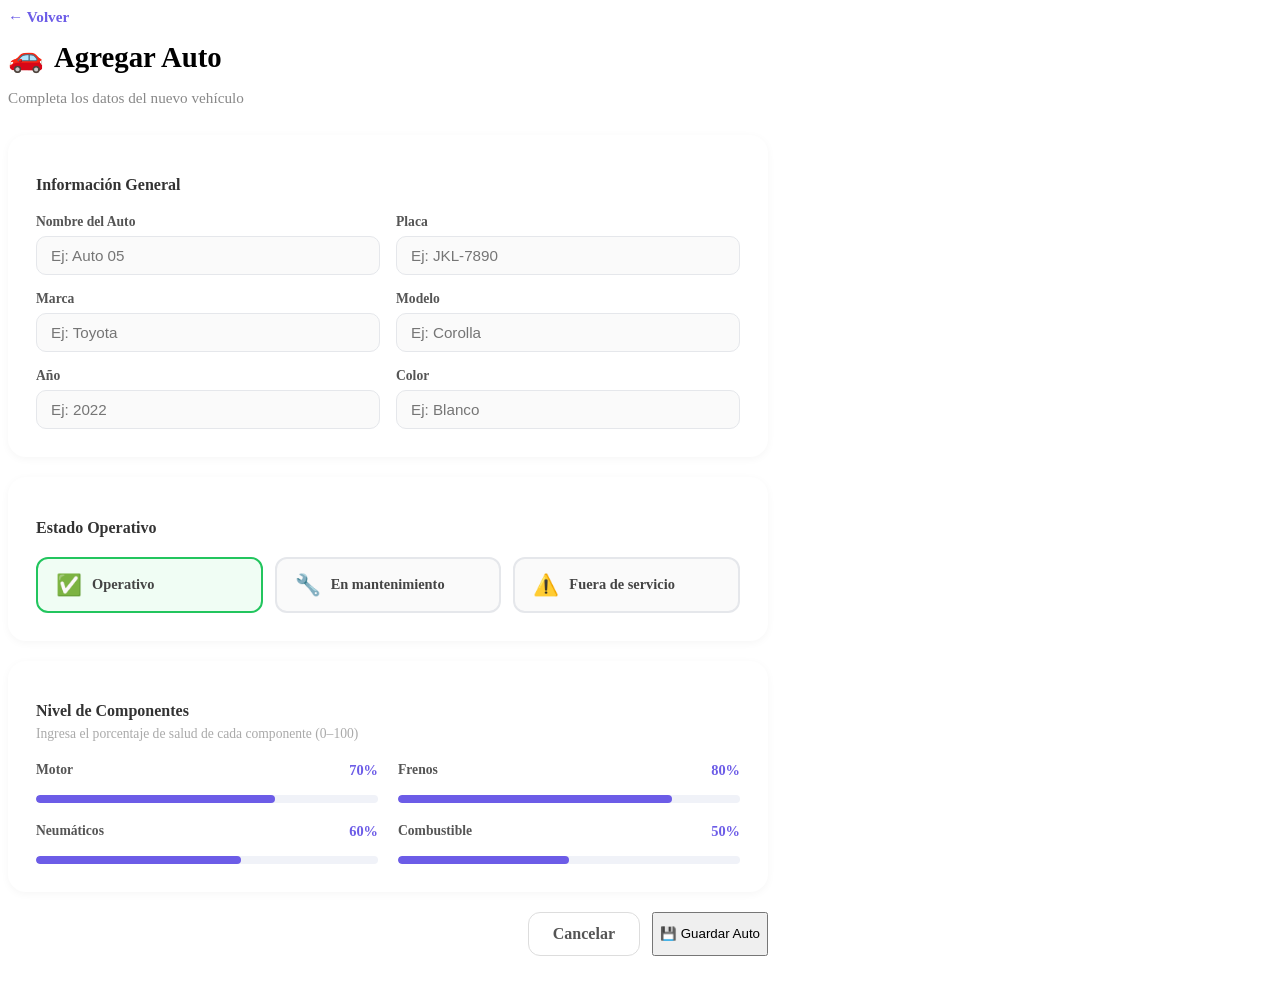
==== agregar-auto.html @ 5d86fd96 "forms page" ====
<!DOCTYPE html>
<html lang="es">
<head>
  <meta charset="UTF-8">
  <meta name="viewport" content="width=device-width, initial-scale=1.0">
  <title>Agregar Auto - Flota de Autos</title>
  <link rel="stylesheet" href="styles.css">
  <link rel="stylesheet" href="agregar-auto.css">
</head>
<body>

  <div class="page-header">
    <a href="index.html" class="btn-back">← Volver</a>
    <h1><span class="icon">🚗</span> Agregar Auto</h1>
    <p>Completa los datos del nuevo vehículo</p>
  </div>

  <div class="form-container">

    <div class="form-section">
      <h2>Información General</h2>
      <div class="form-grid">
        <div class="field">
          <label for="nombre">Nombre del Auto</label>
          <input type="text" id="nombre" placeholder="Ej: Auto 05">
        </div>
        <div class="field">
          <label for="placa">Placa</label>
          <input type="text" id="placa" placeholder="Ej: JKL-7890">
        </div>
        <div class="field">
          <label for="marca">Marca</label>
          <input type="text" id="marca" placeholder="Ej: Toyota">
        </div>
        <div class="field">
          <label for="modelo">Modelo</label>
          <input type="text" id="modelo" placeholder="Ej: Corolla">
        </div>
        <div class="field">
          <label for="anio">Año</label>
          <input type="number" id="anio" placeholder="Ej: 2022" min="1990" max="2030">
        </div>
        <div class="field">
          <label for="color">Color</label>
          <input type="text" id="color" placeholder="Ej: Blanco">
        </div>
      </div>
    </div>

    <div class="form-section">
      <h2>Estado Operativo</h2>
      <div class="status-options">
        <label class="status-option operativo">
          <input type="radio" name="estado" value="operativo" checked>
          <span class="status-icon">✅</span>
          <span class="status-label">Operativo</span>
        </label>
        <label class="status-option mantenimiento">
          <input type="radio" name="estado" value="mantenimiento">
          <span class="status-icon">🔧</span>
          <span class="status-label">En mantenimiento</span>
        </label>
        <label class="status-option fuera">
          <input type="radio" name="estado" value="fuera">
          <span class="status-icon">⚠️</span>
          <span class="status-label">Fuera de servicio</span>
        </label>
      </div>
    </div>

    <div class="form-section">
      <h2>Nivel de Componentes</h2>
      <p class="section-hint">Ingresa el porcentaje de salud de cada componente (0–100)</p>
      <div class="sliders-grid">
        <div class="slider-field">
          <div class="slider-header">
            <label>Motor</label>
            <span class="slider-value" id="val-motor">70%</span>
          </div>
          <input type="range" id="motor" min="0" max="100" value="70" oninput="updateSlider('motor')">
          <div class="slider-bar-track"><div class="slider-bar-fill" id="bar-motor" style="width:70%"></div></div>
        </div>
        <div class="slider-field">
          <div class="slider-header">
            <label>Frenos</label>
            <span class="slider-value" id="val-frenos">80%</span>
          </div>
          <input type="range" id="frenos" min="0" max="100" value="80" oninput="updateSlider('frenos')">
          <div class="slider-bar-track"><div class="slider-bar-fill" id="bar-frenos" style="width:80%"></div></div>
        </div>
        <div class="slider-field">
          <div class="slider-header">
            <label>Neumáticos</label>
            <span class="slider-value" id="val-neumaticos">60%</span>
          </div>
          <input type="range" id="neumaticos" min="0" max="100" value="60" oninput="updateSlider('neumaticos')">
          <div class="slider-bar-track"><div class="slider-bar-fill" id="bar-neumaticos" style="width:60%"></div></div>
        </div>
        <div class="slider-field">
          <div class="slider-header">
            <label>Combustible</label>
            <span class="slider-value" id="val-combustible">50%</span>
          </div>
          <input type="range" id="combustible" min="0" max="100" value="50" oninput="updateSlider('combustible')">
          <div class="slider-bar-track"><div class="slider-bar-fill" id="bar-combustible" style="width:50%"></div></div>
        </div>
      </div>
    </div>

    <div class="form-actions">
      <a href="index.html" class="btn-cancel">Cancelar</a>
      <button class="btn-primary" onclick="guardarAuto()">💾 Guardar Auto</button>
    </div>

  </div>

  <!-- Toast -->
  <div id="toast" class="toast">✅ Auto agregado exitosamente</div>

  <script src="agregar-auto.js"></script>
</body>
</html>
---- agregar-auto.css ----
/* PAGE HEADER */
.page-header {
  margin-bottom: 28px;
}
.page-header h1 {
  font-size: 1.8rem;
  font-weight: 800;
  display: flex;
  align-items: center;
  gap: 10px;
  margin: 10px 0 4px;
}
.page-header p {
  color: #888;
  font-size: 0.95rem;
}
.btn-back {
  display: inline-flex;
  align-items: center;
  gap: 6px;
  color: #6c5ce7;
  font-weight: 600;
  text-decoration: none;
  font-size: 0.95rem;
  margin-bottom: 4px;
  transition: opacity 0.2s;
}
.btn-back:hover { opacity: 0.7; }

/* FORM CONTAINER */
.form-container {
  max-width: 760px;
  display: flex;
  flex-direction: column;
  gap: 20px;
}

/* SECTIONS */
.form-section {
  background: #fff;
  border-radius: 18px;
  padding: 28px;
  box-shadow: 0 2px 8px rgba(0,0,0,0.04);
}
.form-section h2 {
  font-size: 1rem;
  font-weight: 700;
  margin-bottom: 20px;
  color: #333;
}
.section-hint {
  font-size: 0.85rem;
  color: #aaa;
  margin-bottom: 20px;
  margin-top: -14px;
}

/* FORM GRID */
.form-grid {
  display: grid;
  grid-template-columns: 1fr 1fr;
  gap: 16px;
}
.field {
  display: flex;
  flex-direction: column;
  gap: 6px;
}
.field label {
  font-size: 0.85rem;
  font-weight: 600;
  color: #555;
}
.field input {
  padding: 10px 14px;
  border: 1.5px solid #e5e7eb;
  border-radius: 10px;
  font-size: 0.95rem;
  color: #222;
  outline: none;
  transition: border-color 0.2s;
  background: #fafafa;
}
.field input:focus {
  border-color: #6c5ce7;
  background: #fff;
}
.field input.error {
  border-color: #ef4444;
}

/* STATUS OPTIONS */
.status-options {
  display: flex;
  gap: 12px;
  flex-wrap: wrap;
}
.status-option {
  flex: 1;
  min-width: 140px;
  display: flex;
  align-items: center;
  gap: 10px;
  padding: 14px 18px;
  border-radius: 12px;
  border: 2px solid #e5e7eb;
  cursor: pointer;
  transition: all 0.2s;
  background: #fafafa;
}
.status-option input[type="radio"] { display: none; }
.status-option:has(input:checked).operativo  { border-color: #22c55e; background: #f0fdf4; }
.status-option:has(input:checked).mantenimiento { border-color: #f59e0b; background: #fffbeb; }
.status-option:has(input:checked).fuera      { border-color: #ef4444; background: #fef2f2; }
.status-option:hover { border-color: #c4b5fd; }
.status-icon { font-size: 1.3rem; }
.status-label { font-weight: 600; font-size: 0.9rem; color: #444; }

/* SLIDERS */
.sliders-grid {
  display: grid;
  grid-template-columns: 1fr 1fr;
  gap: 20px;
}
.slider-field {
  display: flex;
  flex-direction: column;
  gap: 8px;
}
.slider-header {
  display: flex;
  justify-content: space-between;
  align-items: center;
}
.slider-header label {
  font-size: 0.85rem;
  font-weight: 600;
  color: #555;
}
.slider-value {
  font-size: 0.9rem;
  font-weight: 700;
  color: #6c5ce7;
}
.slider-field input[type="range"] {
  -webkit-appearance: none;
  appearance: none;
  width: 100%;
  height: 0;
  opacity: 0;
  position: absolute;
  pointer-events: none;
}
.slider-bar-track {
  width: 100%;
  height: 8px;
  background: #f0f2f8;
  border-radius: 50px;
  overflow: hidden;
  cursor: pointer;
  position: relative;
}
.slider-bar-fill {
  height: 100%;
  background: #6c5ce7;
  border-radius: 50px;
  transition: width 0.15s;
}

/* Visible range input over the bar */
.slider-field {
  position: relative;
}
.slider-field input[type="range"] {
  opacity: 0;
  position: relative;
  width: 100%;
  height: 8px;
  margin: 0;
  pointer-events: all;
  cursor: pointer;
  z-index: 2;
}
.slider-bar-track {
  margin-top: -8px;
  z-index: 1;
}

/* ACTIONS */
.form-actions {
  display: flex;
  justify-content: flex-end;
  gap: 12px;
  padding-bottom: 40px;
}
.btn-cancel {
  padding: 12px 24px;
  border-radius: 12px;
  border: 1.5px solid #ddd;
  background: #fff;
  color: #555;
  font-size: 1rem;
  font-weight: 600;
  text-decoration: none;
  display: inline-flex;
  align-items: center;
  cursor: pointer;
  transition: background 0.2s;
}
.btn-cancel:hover { background: #f5f5f5; }

/* TOAST */
.toast {
  position: fixed;
  bottom: 32px;
  left: 50%;
  transform: translateX(-50%) translateY(100px);
  background: #22c55e;
  color: #fff;
  padding: 14px 28px;
  border-radius: 50px;
  font-weight: 600;
  font-size: 0.95rem;
  box-shadow: 0 4px 20px rgba(0,0,0,0.15);
  opacity: 0;
  transition: all 0.4s cubic-bezier(0.34, 1.56, 0.64, 1);
  white-space: nowrap;
  z-index: 999;
}
.toast.show {
  opacity: 1;
  transform: translateX(-50%) translateY(0);
}

/* RESPONSIVE */
@media (max-width: 640px) {
  .form-grid { grid-template-columns: 1fr; }
  .sliders-grid { grid-template-columns: 1fr; }
  .status-options { flex-direction: column; }
  .form-section { padding: 18px; }
  .form-actions { flex-direction: column; }
  .btn-cancel, .btn-primary { width: 100%; justify-content: center; text-align: center; }
  .page-header h1 { font-size: 1.4rem; }
}
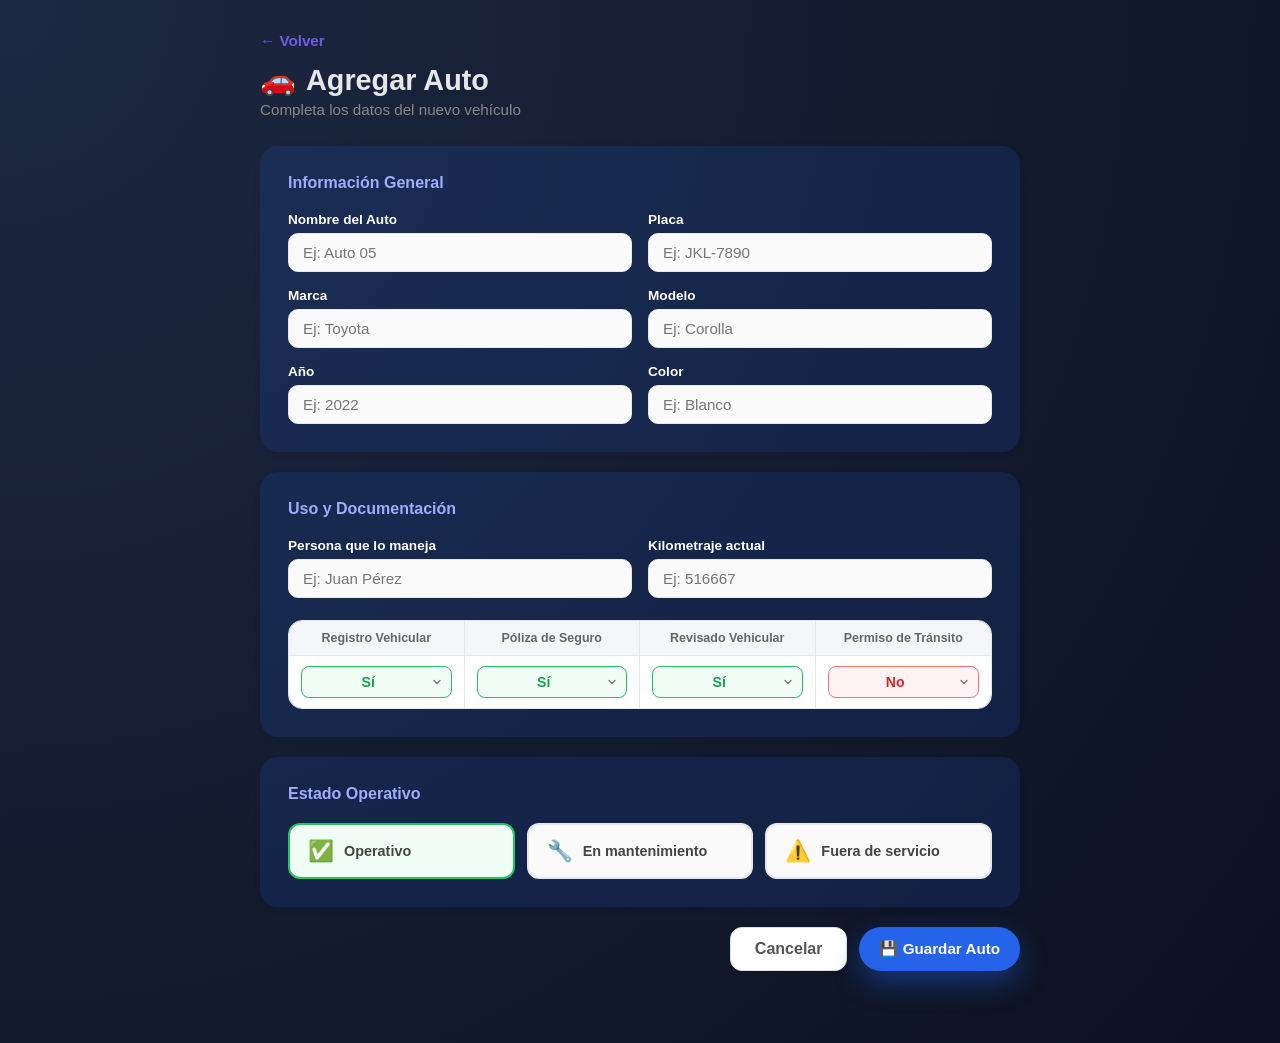
==== commit 0fc6a9d8: "Theme change, form, functions and car selection" ====
--- a/agregar-auto.html
+++ b/agregar-auto.html
@@ -1,12 +1,14 @@
 <!DOCTYPE html>
 <html lang="es">
+
 <head>
   <meta charset="UTF-8">
   <meta name="viewport" content="width=device-width, initial-scale=1.0">
   <title>Agregar Auto - Flota de Autos</title>
-  <link rel="stylesheet" href="styles.css">
+  <link rel="stylesheet" href="style.css">
   <link rel="stylesheet" href="agregar-auto.css">
 </head>
+
 <body>
 
   <div class="page-header">
@@ -15,108 +17,119 @@
     <p>Completa los datos del nuevo vehículo</p>
   </div>
 
-  <div class="form-container">
+    <div class="form-container">
 
-    <div class="form-section">
-      <h2>Información General</h2>
-      <div class="form-grid">
-        <div class="field">
-          <label for="nombre">Nombre del Auto</label>
-          <input type="text" id="nombre" placeholder="Ej: Auto 05">
-        </div>
-        <div class="field">
-          <label for="placa">Placa</label>
-          <input type="text" id="placa" placeholder="Ej: JKL-7890">
-        </div>
-        <div class="field">
-          <label for="marca">Marca</label>
-          <input type="text" id="marca" placeholder="Ej: Toyota">
-        </div>
-        <div class="field">
-          <label for="modelo">Modelo</label>
-          <input type="text" id="modelo" placeholder="Ej: Corolla">
-        </div>
-        <div class="field">
-          <label for="anio">Año</label>
-          <input type="number" id="anio" placeholder="Ej: 2022" min="1990" max="2030">
-        </div>
-        <div class="field">
-          <label for="color">Color</label>
-          <input type="text" id="color" placeholder="Ej: Blanco">
+      <div class="form-section">
+        <h2>Información General</h2>
+        <div class="form-grid">
+          <div class="field">
+            <label for="nombre">Nombre del Auto</label>
+            <input type="text" id="nombre" placeholder="Ej: Auto 05">
+          </div>
+          <div class="field">
+            <label for="placa">Placa</label>
+            <input type="text" id="placa" placeholder="Ej: JKL-7890">
+          </div>
+          <div class="field">
+            <label for="marca">Marca</label>
+            <input type="text" id="marca" placeholder="Ej: Toyota">
+          </div>
+          <div class="field">
+            <label for="modelo">Modelo</label>
+            <input type="text" id="modelo" placeholder="Ej: Corolla">
+          </div>
+          <div class="field">
+            <label for="anio">Año</label>
+            <input type="number" id="anio" placeholder="Ej: 2022" min="1990" max="2030">
+          </div>
+          <div class="field">
+            <label for="color">Color</label>
+            <input type="text" id="color" placeholder="Ej: Blanco">
+          </div>
         </div>
       </div>
-    </div>
 
-    <div class="form-section">
-      <h2>Estado Operativo</h2>
-      <div class="status-options">
-        <label class="status-option operativo">
-          <input type="radio" name="estado" value="operativo" checked>
-          <span class="status-icon">✅</span>
-          <span class="status-label">Operativo</span>
-        </label>
-        <label class="status-option mantenimiento">
-          <input type="radio" name="estado" value="mantenimiento">
-          <span class="status-icon">🔧</span>
-          <span class="status-label">En mantenimiento</span>
-        </label>
-        <label class="status-option fuera">
-          <input type="radio" name="estado" value="fuera">
-          <span class="status-icon">⚠️</span>
-          <span class="status-label">Fuera de servicio</span>
-        </label>
+      <div class="form-section">
+        <h2>Uso y Documentación</h2>
+
+        <div class="form-grid">
+          <div class="field">
+            <label for="conductor">Persona que lo maneja</label>
+            <input type="text" id="conductor" placeholder="Ej: Juan Pérez">
+          </div>
+          <div class="field">
+            <label for="kilometraje">Kilometraje actual</label>
+            <input type="number" id="kilometraje" placeholder="Ej: 516667" min="0">
+          </div>
+        </div>
+
+        <div class="docs-block">
+          <div class="docs-header-row">
+            <span>Registro Vehicular</span>
+            <span>Póliza de Seguro</span>
+            <span>Revisado Vehicular</span>
+            <span>Permiso de Tránsito</span>
+          </div>
+          <div class="docs-input-row">
+            <div class="doc-cell">
+              <select id="doc-registro" class="doc-select">
+                <option value="si" selected>Sí</option>
+                <option value="no">No</option>
+              </select>
+            </div>
+            <div class="doc-cell">
+              <select id="doc-poliza" class="doc-select">
+                <option value="si" selected>Sí</option>
+                <option value="no">No</option>
+              </select>
+            </div>
+            <div class="doc-cell">
+              <select id="doc-revisado" class="doc-select">
+                <option value="si" selected>Sí</option>
+                <option value="no">No</option>
+              </select>
+            </div>
+            <div class="doc-cell">
+              <select id="doc-permiso" class="doc-select">
+                <option value="si">Sí</option>
+                <option value="no" selected>No</option>
+              </select>
+            </div>
+          </div>
+        </div>
+      </div>
+
+      <div class="form-section">
+        <h2>Estado Operativo</h2>
+        <div class="status-options">
+          <label class="status-option operativo">
+            <input type="radio" name="estado" value="operativo" checked>
+            <span class="status-icon">✅</span>
+            <span class="status-label">Operativo</span>
+          </label>
+          <label class="status-option mantenimiento">
+            <input type="radio" name="estado" value="mantenimiento">
+            <span class="status-icon">🔧</span>
+            <span class="status-label">En mantenimiento</span>
+          </label>
+          <label class="status-option fuera">
+            <input type="radio" name="estado" value="fuera">
+            <span class="status-icon">⚠️</span>
+            <span class="status-label">Fuera de servicio</span>
+          </label>
+        </div>
+      </div>
+
+      <div class="form-actions">
+        <a href="index.html" class="btn-cancel">Cancelar</a>
+        <button class="btn-primary" onclick="guardarAuto()">💾 Guardar Auto</button>
       </div>
     </div>
-
-    <div class="form-section">
-      <h2>Nivel de Componentes</h2>
-      <p class="section-hint">Ingresa el porcentaje de salud de cada componente (0–100)</p>
-      <div class="sliders-grid">
-        <div class="slider-field">
-          <div class="slider-header">
-            <label>Motor</label>
-            <span class="slider-value" id="val-motor">70%</span>
-          </div>
-          <input type="range" id="motor" min="0" max="100" value="70" oninput="updateSlider('motor')">
-          <div class="slider-bar-track"><div class="slider-bar-fill" id="bar-motor" style="width:70%"></div></div>
-        </div>
-        <div class="slider-field">
-          <div class="slider-header">
-            <label>Frenos</label>
-            <span class="slider-value" id="val-frenos">80%</span>
-          </div>
-          <input type="range" id="frenos" min="0" max="100" value="80" oninput="updateSlider('frenos')">
-          <div class="slider-bar-track"><div class="slider-bar-fill" id="bar-frenos" style="width:80%"></div></div>
-        </div>
-        <div class="slider-field">
-          <div class="slider-header">
-            <label>Neumáticos</label>
-            <span class="slider-value" id="val-neumaticos">60%</span>
-          </div>
-          <input type="range" id="neumaticos" min="0" max="100" value="60" oninput="updateSlider('neumaticos')">
-          <div class="slider-bar-track"><div class="slider-bar-fill" id="bar-neumaticos" style="width:60%"></div></div>
-        </div>
-        <div class="slider-field">
-          <div class="slider-header">
-            <label>Combustible</label>
-            <span class="slider-value" id="val-combustible">50%</span>
-          </div>
-          <input type="range" id="combustible" min="0" max="100" value="50" oninput="updateSlider('combustible')">
-          <div class="slider-bar-track"><div class="slider-bar-fill" id="bar-combustible" style="width:50%"></div></div>
-        </div>
-      </div>
-    </div>
-
-    <div class="form-actions">
-      <a href="index.html" class="btn-cancel">Cancelar</a>
-      <button class="btn-primary" onclick="guardarAuto()">💾 Guardar Auto</button>
-    </div>
-
   </div>
-
   <!-- Toast -->
   <div id="toast" class="toast">✅ Auto agregado exitosamente</div>
 
   <script src="agregar-auto.js"></script>
 </body>
+
 </html>
--- a/style.css
+++ b/style.css
@@ -0,0 +1,467 @@
+* {
+  box-sizing: border-box;
+  margin: 0;
+  padding: 0;
+}
+
+:root {
+  --bg: #0b1120;
+  --bg-elevated: #020617;
+  --bg-card: #020617;
+  --bg-soft: #111827;
+  --border-subtle: rgba(148, 163, 184, 0.25);
+  --text: #e5e7eb;
+  --text-soft: #9ca3af;
+  --accent: #2563eb;
+  --accent-soft: rgba(37, 99, 235, 0.14);
+  --accent-strong: #1d4ed8;
+  --shadow-soft: 0 18px 45px rgba(15, 23, 42, 0.7);
+}
+
+body {
+  font-family: 'Segoe UI', Arial, sans-serif;
+  background: radial-gradient(circle at top left, #1d2842, var(--bg));
+  color: var(--text);
+  padding: 32px;
+  min-height: 100vh;
+  transition: background 0.35s ease, color 0.25s ease;
+}
+
+.shell {
+  max-width: 1120px;
+  margin: 0 auto;
+  background: linear-gradient(145deg, rgba(15, 23, 42, 0.92), rgba(15, 23, 42, 0.96));
+  border-radius: 28px;
+  padding: 26px 28px 32px;
+  box-shadow: var(--shadow-soft);
+  border: 1px solid rgba(15, 23, 42, 0.7);
+}
+
+/* HEADER */
+.header {
+  display: flex;
+  justify-content: space-between;
+  align-items: center;
+  margin-bottom: 26px;
+  column-gap: 18px;
+}
+
+.header-left h1 {
+  font-size: 2.1rem;
+  font-weight: 800;
+  display: flex;
+  align-items: center;
+  gap: 12px;
+}
+
+.header-left h1 .icon {
+  font-size: 1.9rem;
+}
+
+.header-left p {
+  color: var(--text-soft);
+  margin-top: 4px;
+  font-size: 0.95rem;
+}
+
+.header-right {
+  display: flex;
+  align-items: center;
+  gap: 12px;
+}
+
+.btn-primary {
+  background: var(--accent);
+  color: #fff;
+  border: none;
+  padding: 10px 20px;
+  border-radius: 999px;
+  font-size: 0.95rem;
+  font-weight: 600;
+  cursor: pointer;
+  display: inline-flex;
+  align-items: center;
+  gap: 8px;
+  box-shadow: 0 12px 28px rgba(37, 99, 235, 0.4);
+  transition: background-color 0.2s ease, transform 0.18s ease, box-shadow 0.2s ease;
+}
+
+.btn-primary:hover {
+  background: var(--accent-strong);
+  transform: translateY(-1px);
+  box-shadow: 0 18px 40px rgba(37, 99, 235, 0.55);
+}
+
+.btn-primary:active {
+  transform: translateY(0);
+  box-shadow: 0 10px 24px rgba(37, 99, 235, 0.4);
+}
+
+/* THEME TOGGLE */
+.theme-toggle {
+  display: inline-flex;
+  align-items: center;
+  gap: 8px;
+  padding: 6px 10px;
+  border-radius: 999px;
+  background: rgba(15, 23, 42, 0.9);
+  border: 1px solid rgba(148, 163, 184, 0.45);
+  cursor: pointer;
+  transition: background-color 0.2s ease, border-color 0.2s ease, transform 0.16s ease;
+}
+
+.theme-toggle:hover {
+  background: rgba(15, 23, 42, 1);
+  border-color: rgba(129, 140, 248, 0.9);
+  transform: translateY(-1px);
+}
+
+.theme-icon {
+  font-size: 0.95rem;
+}
+
+.theme-label {
+  font-size: 0.8rem;
+  color: var(--text-soft);
+}
+
+.theme-switch {
+  position: relative;
+  width: 32px;
+  height: 18px;
+  border-radius: 999px;
+  background: rgba(148, 163, 184, 0.4);
+  display: flex;
+  align-items: center;
+  padding: 0 2px;
+  transition: background-color 0.2s ease;
+}
+
+.theme-thumb {
+  width: 14px;
+  height: 14px;
+  border-radius: 999px;
+  background: #f9fafb;
+  transform: translateX(0);
+  transition: transform 0.2s ease;
+}
+
+:root[data-theme='light'] .theme-thumb {
+  transform: translateX(14px);
+}
+
+:root[data-theme='light'] .theme-switch {
+  background: var(--accent-soft);
+}
+
+/* STATS */
+.stats-grid {
+  display: grid;
+  grid-template-columns: repeat(3, 1fr);
+  gap: 16px;
+  margin-bottom: 24px;
+}
+
+.stat-card {
+  background: linear-gradient(135deg, var(--bg-card), #020617);
+  border-radius: 16px;
+  padding: 24px 28px;
+  display: flex;
+  align-items: center;
+  gap: 18px;
+  box-shadow: 0 16px 40px rgba(15, 23, 42, 0.7);
+  border: 1px solid var(--border-subtle);
+}
+
+.stat-icon {
+  font-size: 1.8rem;
+}
+
+.stat-value {
+  font-size: 2rem;
+  font-weight: 800;
+}
+
+.stat-label {
+  color: var(--text-soft);
+  font-size: 0.9rem;
+}
+
+/* TABS */
+.tabs {
+  display: flex;
+  gap: 0;
+  margin-bottom: 24px;
+  background: rgba(15, 23, 42, 0.9);
+  padding: 4px;
+  border-radius: 999px;
+  border: 1px solid rgba(148, 163, 184, 0.4);
+  width: fit-content;
+}
+
+.tab {
+  padding: 8px 22px;
+  border-radius: 999px;
+  border: none;
+  background: transparent;
+  font-size: 0.95rem;
+  cursor: pointer;
+  font-weight: 500;
+  color: var(--text-soft);
+  transition: all 0.2s;
+}
+
+.tab.active {
+  background: var(--accent);
+  color: #f9fafb;
+  box-shadow: 0 10px 28px rgba(37, 99, 235, 0.55);
+}
+
+.tab:first-child {
+  margin-right: 8px;
+}
+
+/* CARDS & CHARTS */
+.charts-row {
+  display: grid;
+  grid-template-columns: 1fr 1fr;
+  gap: 20px;
+  margin-bottom: 20px;
+}
+
+.card {
+  background: radial-gradient(circle at top left, var(--bg-soft), var(--bg-card));
+  border-radius: 18px;
+  padding: 28px;
+  box-shadow: 0 16px 40px rgba(15, 23, 42, 0.7);
+  border: 1px solid var(--border-subtle);
+}
+
+.card h3 {
+  font-size: 1rem;
+  font-weight: 600;
+  margin-bottom: 20px;
+}
+
+.fuel-card {
+  margin-bottom: 20px;
+}
+
+/* INDIVIDUAL AUTOS */
+.individual-title {
+  font-size: 1.1rem;
+  font-weight: 700;
+  margin-bottom: 20px;
+}
+
+.autos-grid {
+  display: grid;
+  grid-template-columns: repeat(3, 1fr);
+  gap: 16px;
+}
+
+.auto-card {
+  background: radial-gradient(circle at top left, var(--bg-soft), var(--bg-card));
+  border-radius: 18px;
+  padding: 22px;
+  box-shadow: 0 16px 36px rgba(15, 23, 42, 0.7);
+  border: 1px solid var(--border-subtle);
+}
+
+.auto-card h4 {
+  font-size: 1rem;
+  font-weight: 700;
+  margin-bottom: 2px;
+}
+
+.auto-card p {
+  font-size: 0.82rem;
+  color: var(--text-soft);
+  margin-bottom: 12px;
+}
+
+/* DONUT LEGEND */
+.donut-legend {
+  display: flex;
+  gap: 20px;
+  margin-top: 12px;
+  justify-content: center;
+  flex-wrap: wrap;
+}
+
+.legend-item {
+  display: flex;
+  align-items: center;
+  gap: 6px;
+  font-size: 0.85rem;
+  color: var(--text-soft);
+}
+
+.legend-dot {
+  width: 12px;
+  height: 12px;
+  border-radius: 50%;
+}
+
+/* LIST VIEW */
+#list-view {
+  display: none;
+}
+
+.autos-list {
+  display: flex;
+  flex-direction: column;
+  gap: 12px;
+}
+
+.auto-row {
+  background: radial-gradient(circle at top left, var(--bg-soft), var(--bg-card));
+  border-radius: 14px;
+  padding: 18px 24px;
+  display: flex;
+  align-items: center;
+  justify-content: space-between;
+  box-shadow: 0 16px 36px rgba(15, 23, 42, 0.7);
+  border: 1px solid var(--border-subtle);
+}
+
+.auto-row-info h4 {
+  font-weight: 700;
+}
+
+.auto-row-info p {
+  color: var(--text-soft);
+  font-size: 0.85rem;
+}
+
+.status-badge {
+  padding: 5px 14px;
+  border-radius: 50px;
+  font-size: 0.8rem;
+  font-weight: 600;
+}
+
+.badge-operativo {
+  background: #d4f5e2;
+  color: #1a9e56;
+}
+
+.badge-mantenimiento {
+  background: #fff0d0;
+  color: #d97706;
+}
+
+.badge-fuera {
+  background: #ffe0e0;
+  color: #dc2626;
+}
+
+.fuel-bar-wrap {
+  display: flex;
+  align-items: center;
+  gap: 10px;
+  width: 140px;
+}
+
+.fuel-bar-bg {
+  background: rgba(148, 163, 184, 0.24);
+  border-radius: 50px;
+  height: 8px;
+  flex: 1;
+  overflow: hidden;
+}
+
+.fuel-bar-fill {
+  height: 8px;
+  border-radius: 50px;
+}
+
+.fuel-text {
+  font-size: 0.85rem;
+  font-weight: 600;
+  width: 36px;
+  text-align: right;
+  color: var(--text-soft);
+}
+
+/* RESPONSIVE MOBILE */
+@media (max-width: 640px) {
+  body {
+    padding: 16px;
+  }
+
+  .shell {
+    padding: 18px 16px 22px;
+    border-radius: 22px;
+  }
+
+  .header {
+    flex-direction: column;
+    gap: 14px;
+  }
+
+  .btn-primary {
+    width: 100%;
+    justify-content: center;
+  }
+
+  .header-left h1 {
+    font-size: 1.5rem;
+  }
+
+  .stats-grid {
+    grid-template-columns: 1fr;
+    gap: 10px;
+  }
+
+  .stat-card {
+    padding: 16px 18px;
+  }
+
+  .stat-value {
+    font-size: 1.6rem;
+  }
+
+  .tabs {
+    width: 100%;
+    justify-content: center;
+  }
+
+  .tab {
+    flex: 1;
+    text-align: center;
+    padding: 10px 8px;
+    font-size: 0.9rem;
+  }
+
+  .charts-row {
+    grid-template-columns: 1fr;
+  }
+
+  .card {
+    padding: 18px;
+  }
+
+  .autos-grid {
+    grid-template-columns: 1fr;
+  }
+
+  .auto-card {
+    grid-column: auto !important;
+  }
+
+  .auto-row {
+    flex-direction: column;
+    align-items: flex-start;
+    gap: 10px;
+    padding: 16px;
+  }
+
+  .fuel-bar-wrap {
+    width: 100%;
+  }
+
+  .individual-title {
+    font-size: 1rem;
+  }
+}
--- a/agregar-auto.css
+++ b/agregar-auto.css
@@ -1,7 +1,12 @@
 /* PAGE HEADER */
 .page-header {
   margin-bottom: 28px;
-}
+  max-width: 760px;
+  width: 100%;
+  margin-left: auto;
+  margin-right: auto;
+}
+
 .page-header h1 {
   font-size: 1.8rem;
   font-weight: 800;
@@ -10,10 +15,12 @@
   gap: 10px;
   margin: 10px 0 4px;
 }
+
 .page-header p {
   color: #888;
   font-size: 0.95rem;
 }
+
 .btn-back {
   display: inline-flex;
   align-items: center;
@@ -25,11 +32,16 @@
   margin-bottom: 4px;
   transition: opacity 0.2s;
 }
-.btn-back:hover { opacity: 0.7; }
+
+.btn-back:hover {
+  opacity: 0.7;
+}
 
 /* FORM CONTAINER */
 .form-container {
   max-width: 760px;
+  width: 100%;
+  margin: 0 auto;
   display: flex;
   flex-direction: column;
   gap: 20px;
@@ -37,17 +49,19 @@
 
 /* SECTIONS */
 .form-section {
-  background: #fff;
+  background-color: rgba(37, 99, 235, 0.14);;
   border-radius: 18px;
   padding: 28px;
-  box-shadow: 0 2px 8px rgba(0,0,0,0.04);
-}
+  box-shadow: 0 2px 8px rgba(0, 0, 0, 0.04);
+}
+
 .form-section h2 {
   font-size: 1rem;
   font-weight: 700;
   margin-bottom: 20px;
-  color: #333;
-}
+  color: #9fadfc;
+}
+
 .section-hint {
   font-size: 0.85rem;
   color: #aaa;
@@ -61,16 +75,19 @@
   grid-template-columns: 1fr 1fr;
   gap: 16px;
 }
+
 .field {
   display: flex;
   flex-direction: column;
   gap: 6px;
 }
+
 .field label {
   font-size: 0.85rem;
   font-weight: 600;
-  color: #555;
-}
+  color: #ffffff;
+}
+
 .field input {
   padding: 10px 14px;
   border: 1.5px solid #e5e7eb;
@@ -81,20 +98,120 @@
   transition: border-color 0.2s;
   background: #fafafa;
 }
+
 .field input:focus {
   border-color: #6c5ce7;
   background: #fff;
 }
+
 .field input.error {
   border-color: #ef4444;
 }
 
+/* DOCUMENTACIÓN BLOCK */
+.docs-block {
+  margin-top: 22px;
+  border-radius: 14px;
+  overflow: hidden;
+  border: 1.5px solid #e5e7eb;
+}
+
+.docs-header-row,
+.docs-input-row {
+  display: grid;
+  grid-template-columns: repeat(4, 1fr);
+}
+
+.docs-header-row span {
+  padding: 10px 14px;
+  font-size: 0.78rem;
+  font-weight: 700;
+  color: #666;
+  background: #f4f5f9;
+  border-bottom: 1.5px solid #e5e7eb;
+  text-align: center;
+}
+
+.docs-header-row span:not(:last-child),
+.doc-cell:not(:last-child) {
+  border-right: 1.5px solid #e5e7eb;
+}
+
+.docs-input-row {
+  background: #fff;
+}
+
+.doc-cell {
+  padding: 10px 12px;
+  display: flex;
+  align-items: center;
+  justify-content: center;
+}
+
+.doc-select {
+  appearance: none;
+  -webkit-appearance: none;
+  width: 100%;
+  padding: 7px 28px 7px 12px;
+  border: 1.5px solid #e5e7eb;
+  border-radius: 8px;
+  font-size: 0.88rem;
+  font-weight: 600;
+  color: #333;
+  background-color: #f9fafb;
+  background-image: url("data:image/svg+xml,%3Csvg xmlns='http://www.w3.org/2000/svg' width='12' height='12' viewBox='0 0 24 24' fill='none' stroke='%236b7280' stroke-width='2.5' stroke-linecap='round' stroke-linejoin='round'%3E%3Cpolyline points='6 9 12 15 18 9'%3E%3C/polyline%3E%3C/svg%3E");
+  background-repeat: no-repeat;
+  background-position: right 8px center;
+  cursor: pointer;
+  outline: none;
+  transition: border-color 0.2s, background-color 0.2s, color 0.2s;
+  text-align: center;
+}
+
+.doc-select:focus {
+  border-color: #6c5ce7;
+  background-color: #fff;
+  box-shadow: 0 0 0 3px rgba(108, 92, 231, 0.1);
+}
+
+.doc-select option[value="si"] {
+  color: #16a34a;
+}
+
+.doc-select option[value="no"] {
+  color: #dc2626;
+}
+
+/* Color dinámico según valor seleccionado */
+.doc-select.val-si {
+  border-color: #22c55e;
+  background-color: #f0fdf4;
+  color: #16a34a;
+}
+
+.doc-select.val-no {
+  border-color: #f87171;
+  background-color: #fef2f2;
+  color: #dc2626;
+}
+
+@media (max-width: 540px) {
+  .docs-header-row {
+    grid-template-columns: repeat(2, 1fr);
+  }
+
+  .docs-input-row {
+    grid-template-columns: repeat(2, 1fr);
+  }
+}
+
 /* STATUS OPTIONS */
 .status-options {
   display: flex;
   gap: 12px;
   flex-wrap: wrap;
 }
+
 .status-option {
   flex: 1;
   min-width: 140px;
@@ -108,13 +225,39 @@
   transition: all 0.2s;
   background: #fafafa;
 }
-.status-option input[type="radio"] { display: none; }
-.status-option:has(input:checked).operativo  { border-color: #22c55e; background: #f0fdf4; }
-.status-option:has(input:checked).mantenimiento { border-color: #f59e0b; background: #fffbeb; }
-.status-option:has(input:checked).fuera      { border-color: #ef4444; background: #fef2f2; }
-.status-option:hover { border-color: #c4b5fd; }
-.status-icon { font-size: 1.3rem; }
-.status-label { font-weight: 600; font-size: 0.9rem; color: #444; }
+
+.status-option input[type="radio"] {
+  display: none;
+}
+
+.status-option:has(input:checked).operativo {
+  border-color: #22c55e;
+  background: #f0fdf4;
+}
+
+.status-option:has(input:checked).mantenimiento {
+  border-color: #f59e0b;
+  background: #fffbeb;
+}
+
+.status-option:has(input:checked).fuera {
+  border-color: #ef4444;
+  background: #fef2f2;
+}
+
+.status-option:hover {
+  border-color: #c4b5fd;
+}
+
+.status-icon {
+  font-size: 1.3rem;
+}
+
+.status-label {
+  font-weight: 600;
+  font-size: 0.9rem;
+  color: #444;
+}
 
 /* SLIDERS */
 .sliders-grid {
@@ -122,26 +265,31 @@
   grid-template-columns: 1fr 1fr;
   gap: 20px;
 }
+
 .slider-field {
   display: flex;
   flex-direction: column;
   gap: 8px;
 }
+
 .slider-header {
   display: flex;
   justify-content: space-between;
   align-items: center;
 }
+
 .slider-header label {
   font-size: 0.85rem;
   font-weight: 600;
   color: #555;
 }
+
 .slider-value {
   font-size: 0.9rem;
   font-weight: 700;
   color: #6c5ce7;
 }
+
 .slider-field input[type="range"] {
   -webkit-appearance: none;
   appearance: none;
@@ -151,6 +299,7 @@
   position: absolute;
   pointer-events: none;
 }
+
 .slider-bar-track {
   width: 100%;
   height: 8px;
@@ -160,6 +309,7 @@
   cursor: pointer;
   position: relative;
 }
+
 .slider-bar-fill {
   height: 100%;
   background: #6c5ce7;
@@ -171,6 +321,7 @@
 .slider-field {
   position: relative;
 }
+
 .slider-field input[type="range"] {
   opacity: 0;
   position: relative;
@@ -181,6 +332,7 @@
   cursor: pointer;
   z-index: 2;
 }
+
 .slider-bar-track {
   margin-top: -8px;
   z-index: 1;
@@ -193,6 +345,7 @@
   gap: 12px;
   padding-bottom: 40px;
 }
+
 .btn-cancel {
   padding: 12px 24px;
   border-radius: 12px;
@@ -207,7 +360,10 @@
   cursor: pointer;
   transition: background 0.2s;
 }
-.btn-cancel:hover { background: #f5f5f5; }
+
+.btn-cancel:hover {
+  background: #f5f5f5;
+}
 
 /* TOAST */
 .toast {
@@ -221,12 +377,13 @@
   border-radius: 50px;
   font-weight: 600;
   font-size: 0.95rem;
-  box-shadow: 0 4px 20px rgba(0,0,0,0.15);
+  box-shadow: 0 4px 20px rgba(0, 0, 0, 0.15);
   opacity: 0;
   transition: all 0.4s cubic-bezier(0.34, 1.56, 0.64, 1);
   white-space: nowrap;
   z-index: 999;
 }
+
 .toast.show {
   opacity: 1;
   transform: translateX(-50%) translateY(0);
@@ -234,11 +391,34 @@
 
 /* RESPONSIVE */
 @media (max-width: 640px) {
-  .form-grid { grid-template-columns: 1fr; }
-  .sliders-grid { grid-template-columns: 1fr; }
-  .status-options { flex-direction: column; }
-  .form-section { padding: 18px; }
-  .form-actions { flex-direction: column; }
-  .btn-cancel, .btn-primary { width: 100%; justify-content: center; text-align: center; }
-  .page-header h1 { font-size: 1.4rem; }
+  .form-grid {
+    grid-template-columns: 1fr;
+  }
+
+  .sliders-grid {
+    grid-template-columns: 1fr;
+  }
+
+  .status-options {
+    flex-direction: column;
+  }
+
+  .form-section {
+    padding: 18px;
+  }
+
+  .form-actions {
+    flex-direction: column;
+  }
+
+  .btn-cancel,
+  .btn-primary {
+    width: 100%;
+    justify-content: center;
+    text-align: center;
+  }
+
+  .page-header h1 {
+    font-size: 1.4rem;
+  }
 }
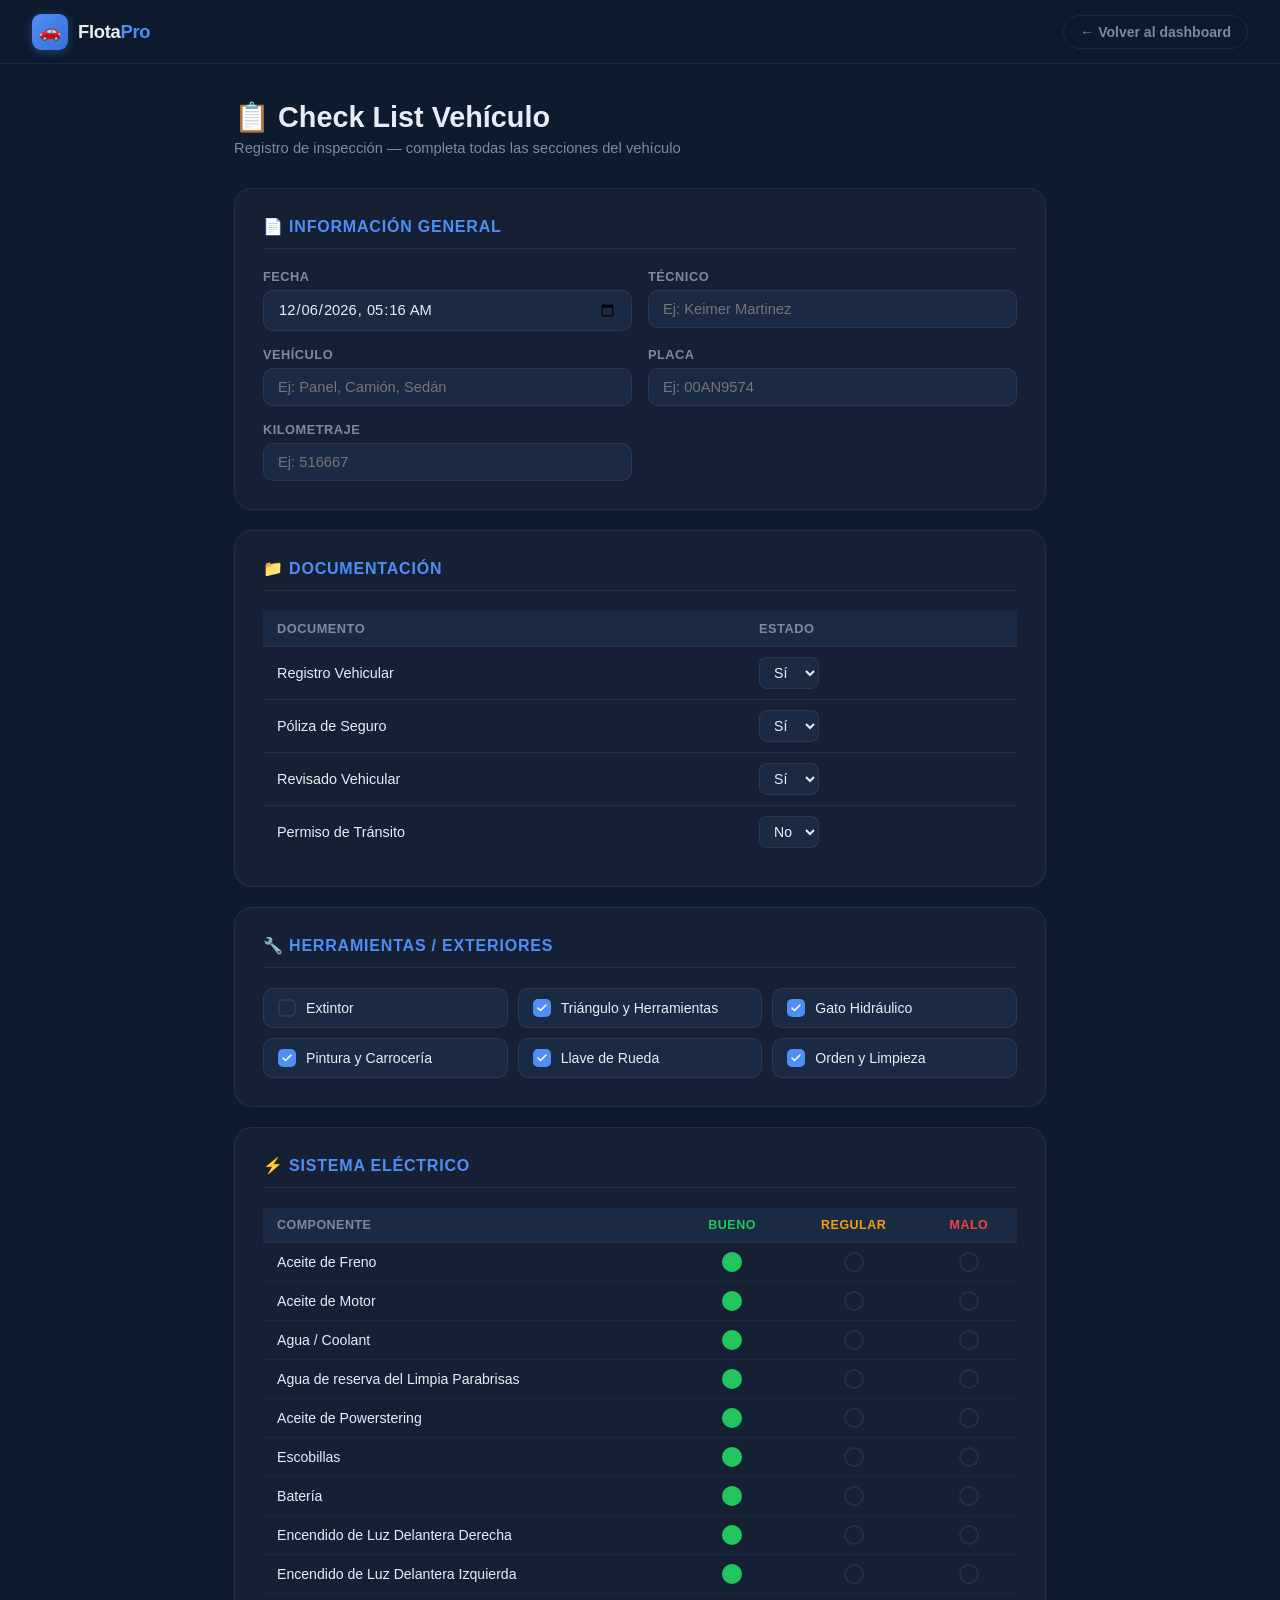
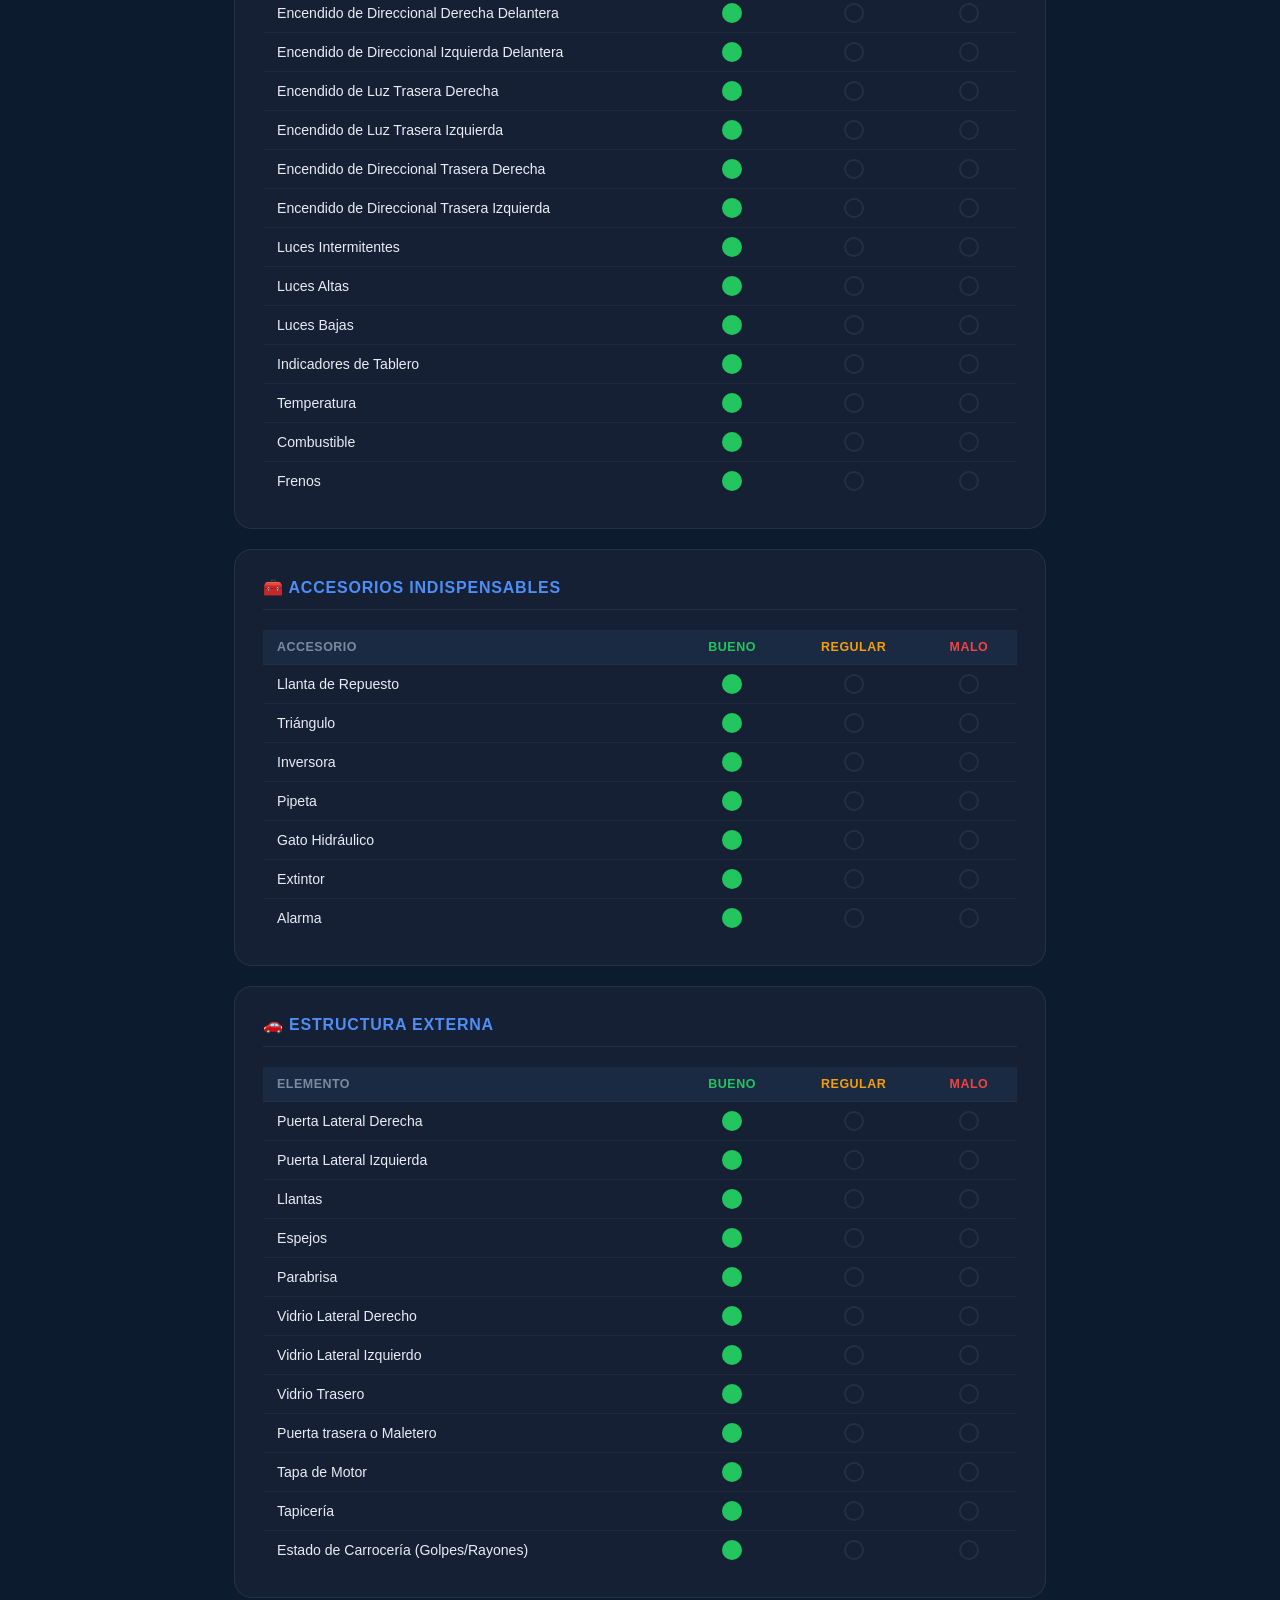
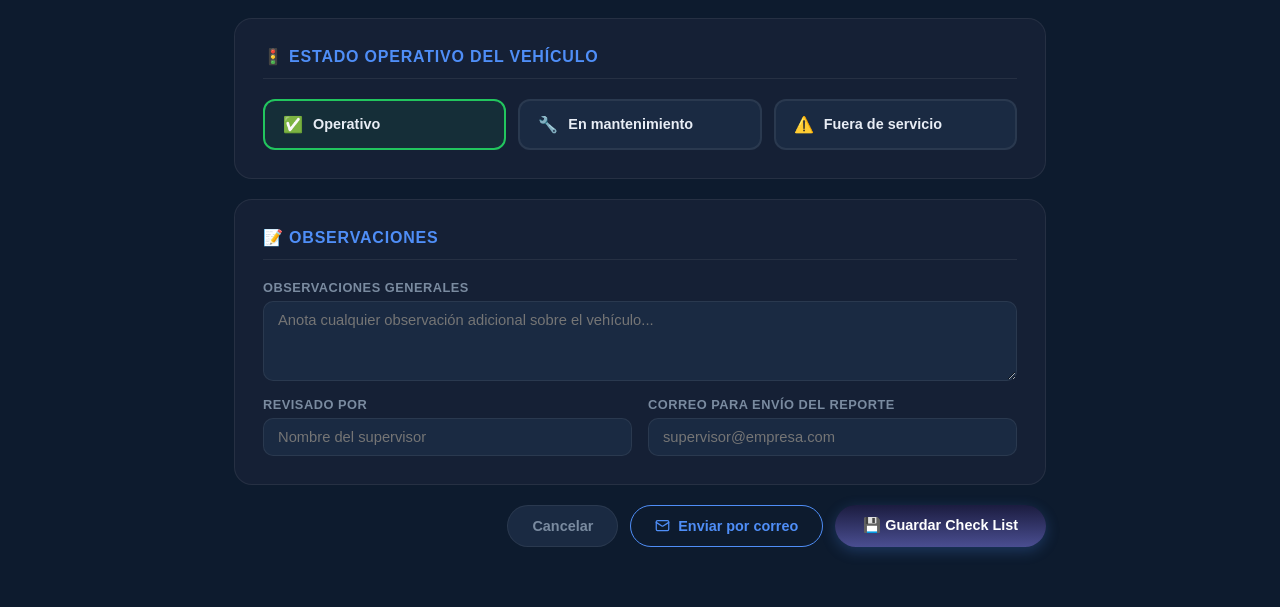
==== commit 2f9dae6a: "structure chages and idea implementation" ====
--- a/agregar-auto.html
+++ b/agregar-auto.html
@@ -1,135 +1,673 @@
 <!DOCTYPE html>
 <html lang="es">
-
 <head>
   <meta charset="UTF-8">
   <meta name="viewport" content="width=device-width, initial-scale=1.0">
-  <title>Agregar Auto - Flota de Autos</title>
+  <title>Check List Vehículo - Flota de Autos</title>
   <link rel="stylesheet" href="style.css">
-  <link rel="stylesheet" href="agregar-auto.css">
+  <style>
+    body { padding: 0; }
+
+    /* ── HEADER ── */
+    .main-header {
+      display: flex;
+      align-items: center;
+      justify-content: space-between;
+      padding: 0 32px;
+      height: 64px;
+      background: rgba(13, 27, 46, 0.95);
+      border-bottom: 1px solid var(--border);
+      position: sticky;
+      top: 0;
+      z-index: 100;
+      backdrop-filter: blur(12px);
+    }
+
+    .header-brand {
+      display: flex;
+      align-items: center;
+      gap: 10px;
+      text-decoration: none;
+    }
+
+    .brand-logo {
+      width: 36px; height: 36px;
+      background: linear-gradient(135deg, #4f8ef7, #3a6fd8);
+      border-radius: 9px;
+      display: flex; align-items: center; justify-content: center;
+      font-size: 1.1rem;
+      box-shadow: 0 2px 10px rgba(79,142,247,0.35);
+    }
+
+    .brand-name {
+      font-size: 1.15rem; font-weight: 800;
+      color: var(--text); letter-spacing: -0.3px;
+    }
+
+    .brand-name span { color: #4f8ef7; }
+
+    .header-actions { display: flex; align-items: center; gap: 10px; }
+
+    .btn-back-header {
+      background: transparent;
+      border: 1.5px solid var(--border);
+      color: var(--text-muted);
+      font-family: 'Segoe UI', Arial, sans-serif;
+      font-size: 0.875rem; font-weight: 600;
+      padding: 8px 16px; border-radius: 50px;
+      cursor: pointer; text-decoration: none;
+      transition: border-color 0.2s, color 0.2s;
+      display: inline-flex; align-items: center; gap: 6px;
+    }
+
+    .btn-back-header:hover { border-color: #4f8ef7; color: #4f8ef7; }
+
+    /* ── PAGE ── */
+    .page-wrap {
+      max-width: 860px;
+      margin: 0 auto;
+      padding: 36px 24px 60px;
+    }
+
+    .page-title-block {
+      margin-bottom: 32px;
+    }
+
+    .page-title-block h1 {
+      font-size: 1.8rem; font-weight: 800;
+      display: flex; align-items: center; gap: 10px;
+    }
+
+    .page-title-block p {
+      color: var(--text-muted); font-size: 0.92rem; margin-top: 6px;
+    }
+
+    /* ── FORM SECTIONS ── */
+    .form-section {
+      background: var(--bg-card);
+      border: 1px solid var(--border);
+      border-radius: 18px;
+      padding: 28px;
+      margin-bottom: 20px;
+    }
+
+    .form-section h2 {
+      font-size: 1rem; font-weight: 700;
+      color: #4f8ef7;
+      text-transform: uppercase;
+      letter-spacing: 0.8px;
+      margin-bottom: 20px;
+      padding-bottom: 12px;
+      border-bottom: 1px solid var(--border);
+    }
+
+    .form-grid {
+      display: grid;
+      grid-template-columns: 1fr 1fr;
+      gap: 16px;
+    }
+
+    .field { display: flex; flex-direction: column; gap: 6px; }
+    .field.full { grid-column: 1 / -1; }
+
+    .field label {
+      font-size: 0.8rem; font-weight: 600;
+      color: var(--text-muted);
+      text-transform: uppercase; letter-spacing: 0.5px;
+    }
+
+    .field input,
+    .field select,
+    .field textarea {
+      background: var(--bg-card2);
+      border: 1.5px solid var(--border);
+      border-radius: 10px;
+      color: var(--text);
+      font-family: 'Segoe UI', Arial, sans-serif;
+      font-size: 0.92rem;
+      padding: 10px 14px;
+      outline: none;
+      transition: border-color 0.2s;
+      width: 100%;
+    }
+
+    .field input:focus,
+    .field select:focus,
+    .field textarea:focus { border-color: #4f8ef7; }
+
+    .field select option { background: var(--bg-card2); }
+
+    .field textarea { resize: vertical; min-height: 80px; }
+
+    /* ── DOCS TABLE ── */
+    .docs-table {
+      width: 100%;
+      border-collapse: collapse;
+      margin-top: 4px;
+    }
+
+    .docs-table th {
+      background: var(--bg-card2);
+      color: var(--text-muted);
+      font-size: 0.8rem;
+      font-weight: 600;
+      text-transform: uppercase;
+      letter-spacing: 0.5px;
+      padding: 10px 14px;
+      text-align: left;
+      border-bottom: 1px solid var(--border);
+    }
+
+    .docs-table td {
+      padding: 10px 14px;
+      border-bottom: 1px solid var(--border);
+      font-size: 0.9rem;
+    }
+
+    .docs-table tr:last-child td { border-bottom: none; }
+
+    .docs-table select {
+      background: var(--bg-card2);
+      border: 1.5px solid var(--border);
+      border-radius: 8px;
+      color: var(--text);
+      font-family: 'Segoe UI', Arial, sans-serif;
+      font-size: 0.88rem;
+      padding: 6px 10px;
+      outline: none;
+      cursor: pointer;
+      transition: border-color 0.2s;
+    }
+
+    .docs-table select:focus { border-color: #4f8ef7; }
+
+    /* ── CHECK TABLE (Bueno/Regular/Malo) ── */
+    .check-table {
+      width: 100%;
+      border-collapse: collapse;
+    }
+
+    .check-table th {
+      background: var(--bg-card2);
+      color: var(--text-muted);
+      font-size: 0.78rem;
+      font-weight: 600;
+      text-transform: uppercase;
+      letter-spacing: 0.5px;
+      padding: 10px 14px;
+      border-bottom: 1px solid var(--border);
+    }
+
+    .check-table th:first-child { text-align: left; width: 55%; }
+    .check-table th:not(:first-child) { text-align: center; }
+
+    .check-table td {
+      padding: 9px 14px;
+      border-bottom: 1px solid rgba(255,255,255,0.04);
+      font-size: 0.88rem;
+      color: var(--text);
+    }
+
+    .check-table td:not(:first-child) { text-align: center; }
+
+    .check-table tr:last-child td { border-bottom: none; }
+
+    .check-table tr:hover td { background: rgba(79,142,247,0.04); }
+
+    /* Radio pills */
+    .radio-pill {
+      appearance: none;
+      width: 20px; height: 20px;
+      border: 2px solid var(--border);
+      border-radius: 50%;
+      cursor: pointer;
+      position: relative;
+      transition: border-color 0.15s, background 0.15s;
+      vertical-align: middle;
+    }
+
+    .radio-bueno:checked  { border-color: #22c55e; background: #22c55e; }
+    .radio-regular:checked { border-color: #f59e0b; background: #f59e0b; }
+    .radio-malo:checked   { border-color: #ef4444; background: #ef4444; }
+
+    .radio-bueno:hover   { border-color: #22c55e; }
+    .radio-regular:hover { border-color: #f59e0b; }
+    .radio-malo:hover    { border-color: #ef4444; }
+
+    /* ── CHECKBOXES ── */
+    .checks-grid {
+      display: grid;
+      grid-template-columns: repeat(3, 1fr);
+      gap: 10px;
+    }
+
+    .check-item {
+      display: flex;
+      align-items: center;
+      gap: 10px;
+      background: var(--bg-card2);
+      border: 1.5px solid var(--border);
+      border-radius: 10px;
+      padding: 10px 14px;
+      cursor: pointer;
+      transition: border-color 0.2s;
+      font-size: 0.88rem;
+    }
+
+    .check-item:hover { border-color: #4f8ef7; }
+
+    .check-item input[type="checkbox"] {
+      appearance: none;
+      width: 18px; height: 18px;
+      border: 2px solid var(--border);
+      border-radius: 5px;
+      cursor: pointer;
+      flex-shrink: 0;
+      transition: background 0.15s, border-color 0.15s;
+    }
+
+    .check-item input[type="checkbox"]:checked {
+      background: #4f8ef7;
+      border-color: #4f8ef7;
+      background-image: url("data:image/svg+xml,%3Csvg xmlns='http://www.w3.org/2000/svg' viewBox='0 0 24 24' fill='none' stroke='white' stroke-width='3' stroke-linecap='round' stroke-linejoin='round'%3E%3Cpolyline points='20 6 9 17 4 12'/%3E%3C/svg%3E");
+      background-size: 12px;
+      background-repeat: no-repeat;
+      background-position: center;
+    }
+
+    /* ── STATUS OPTIONS ── */
+    .status-options {
+      display: flex; gap: 12px; flex-wrap: wrap;
+    }
+
+    .status-option {
+      flex: 1; min-width: 130px;
+      display: flex; align-items: center; gap: 10px;
+      background: var(--bg-card2);
+      border: 2px solid var(--border);
+      border-radius: 12px;
+      padding: 14px 18px;
+      cursor: pointer;
+      transition: border-color 0.2s, background 0.2s;
+    }
+
+    .status-option input[type="radio"] { display: none; }
+
+    .status-option.operativo:has(input:checked) {
+      border-color: #22c55e;
+      background: rgba(34,197,94,0.08);
+    }
+
+    .status-option.mantenimiento:has(input:checked) {
+      border-color: #f59e0b;
+      background: rgba(245,158,11,0.08);
+    }
+
+    .status-option.fuera:has(input:checked) {
+      border-color: #ef4444;
+      background: rgba(239,68,68,0.08);
+    }
+
+    .status-label { font-weight: 600; font-size: 0.9rem; }
+
+    /* ── ACTIONS ── */
+    .form-actions {
+      display: flex;
+      gap: 12px;
+      justify-content: flex-end;
+      margin-top: 8px;
+    }
+
+    .btn-cancel {
+      background: var(--bg-card2);
+      border: 1.5px solid var(--border);
+      color: var(--text-muted);
+      font-family: 'Segoe UI', Arial, sans-serif;
+      font-size: 0.9rem; font-weight: 600;
+      padding: 12px 24px; border-radius: 50px;
+      cursor: pointer; text-decoration: none;
+      transition: background 0.2s;
+    }
+
+    .btn-cancel:hover { background: var(--bg); }
+
+    .btn-submit {
+      background: linear-gradient(to bottom, #1b1c3f, #4a4e91);
+      color: white;
+      font-family: 'Segoe UI', Arial, sans-serif;
+      font-size: 0.9rem; font-weight: 700;
+      padding: 12px 28px; border-radius: 50px;
+      border: none; cursor: pointer;
+      box-shadow: 0 4px 14px rgba(79,142,247,0.25);
+      transition: all 0.25s;
+      display: flex; align-items: center; gap: 8px;
+    }
+
+    .btn-submit:hover {
+      background: linear-gradient(to bottom, #2c2f63, #5b67b7);
+      transform: translateY(-1px);
+    }
+
+    .btn-email {
+      background: transparent;
+      border: 1.5px solid #4f8ef7;
+      color: #4f8ef7;
+      font-family: 'Segoe UI', Arial, sans-serif;
+      font-size: 0.9rem; font-weight: 600;
+      padding: 12px 24px; border-radius: 50px;
+      cursor: pointer;
+      transition: background 0.2s;
+      display: flex; align-items: center; gap: 8px;
+    }
+
+    .btn-email:hover { background: rgba(79,142,247,0.1); }
+
+    /* ── TOAST ── */
+    .toast {
+      position: fixed;
+      bottom: 28px; right: 28px;
+      background: #22c55e;
+      color: #fff;
+      font-weight: 700; font-size: 0.9rem;
+      padding: 12px 22px;
+      border-radius: 50px;
+      box-shadow: 0 4px 20px rgba(34,197,94,0.35);
+      opacity: 0; transform: translateY(10px);
+      transition: opacity 0.3s, transform 0.3s;
+      z-index: 999; pointer-events: none;
+    }
+
+    .toast.show { opacity: 1; transform: translateY(0); }
+
+    /* ── RESPONSIVE ── */
+    @media (max-width: 640px) {
+      .main-header { padding: 0 16px; }
+      .page-wrap { padding: 20px 16px 50px; }
+      .form-grid { grid-template-columns: 1fr; }
+      .checks-grid { grid-template-columns: 1fr 1fr; }
+      .form-actions { flex-direction: column; }
+      .btn-submit, .btn-cancel, .btn-email { width: 100%; justify-content: center; }
+    }
+  </style>
 </head>
-
 <body>
 
-  <div class="page-header">
-    <a href="index.html" class="btn-back">← Volver</a>
-    <h1><span class="icon">🚗</span> Agregar Auto</h1>
-    <p>Completa los datos del nuevo vehículo</p>
+  <!-- ── HEADER ── -->
+  <header class="main-header">
+    <a href="index.html" class="header-brand">
+      <div class="brand-logo">🚗</div>
+      <span class="brand-name">Flota<span>Pro</span></span>
+    </a>
+    <div class="header-actions">
+      <a href="index.html" class="btn-back-header">
+        ← Volver al dashboard
+      </a>
+    </div>
+  </header>
+
+  <div class="page-wrap">
+    <div class="page-title-block">
+      <h1>📋 Check List Vehículo</h1>
+      <p>Registro de inspección — completa todas las secciones del vehículo</p>
+    </div>
+
+    <!-- 1. INFORMACIÓN GENERAL -->
+    <div class="form-section">
+      <h2>📄 Información General</h2>
+      <div class="form-grid">
+        <div class="field">
+          <label>Fecha</label>
+          <input type="datetime-local" id="fecha">
+        </div>
+        <div class="field">
+          <label>Técnico</label>
+          <input type="text" id="tecnico" placeholder="Ej: Keimer Martinez">
+        </div>
+        <div class="field">
+          <label>Vehículo</label>
+          <input type="text" id="vehiculo" placeholder="Ej: Panel, Camión, Sedán">
+        </div>
+        <div class="field">
+          <label>Placa</label>
+          <input type="text" id="placa" placeholder="Ej: 00AN9574">
+        </div>
+        <div class="field">
+          <label>Kilometraje</label>
+          <input type="number" id="kilometraje" placeholder="Ej: 516667" min="0">
+        </div>
+      </div>
+    </div>
+
+    <!-- 2. DOCUMENTACIÓN -->
+    <div class="form-section">
+      <h2>📁 Documentación</h2>
+      <table class="docs-table">
+        <thead>
+          <tr>
+            <th>Documento</th>
+            <th>Estado</th>
+          </tr>
+        </thead>
+        <tbody>
+          <tr>
+            <td>Registro Vehicular</td>
+            <td><select id="doc-registro"><option value="si">Sí</option><option value="no">No</option></select></td>
+          </tr>
+          <tr>
+            <td>Póliza de Seguro</td>
+            <td><select id="doc-poliza"><option value="si">Sí</option><option value="no">No</option></select></td>
+          </tr>
+          <tr>
+            <td>Revisado Vehicular</td>
+            <td><select id="doc-revisado"><option value="si">Sí</option><option value="no">No</option></select></td>
+          </tr>
+          <tr>
+            <td>Permiso de Tránsito</td>
+            <td><select id="doc-permiso"><option value="si">Sí</option><option value="no" selected>No</option></select></td>
+          </tr>
+        </tbody>
+      </table>
+    </div>
+
+    <!-- 3. HERRAMIENTAS / EXTERIORES -->
+    <div class="form-section">
+      <h2>🔧 Herramientas / Exteriores</h2>
+      <div class="checks-grid">
+        <label class="check-item"><input type="checkbox" id="extintor"> Extintor</label>
+        <label class="check-item"><input type="checkbox" id="triangulo" checked> Triángulo y Herramientas</label>
+        <label class="check-item"><input type="checkbox" id="gato-ext" checked> Gato Hidráulico</label>
+        <label class="check-item"><input type="checkbox" id="pintura" checked> Pintura y Carrocería</label>
+        <label class="check-item"><input type="checkbox" id="llave" checked> Llave de Rueda</label>
+        <label class="check-item"><input type="checkbox" id="limpieza" checked> Orden y Limpieza</label>
+      </div>
+    </div>
+
+    <!-- 4. SISTEMA ELÉCTRICO -->
+    <div class="form-section">
+      <h2>⚡ Sistema Eléctrico</h2>
+      <table class="check-table">
+        <thead>
+          <tr>
+            <th>Componente</th>
+            <th style="color:#22c55e">Bueno</th>
+            <th style="color:#f59e0b">Regular</th>
+            <th style="color:#ef4444">Malo</th>
+          </tr>
+        </thead>
+        <tbody id="electrico-tbody">
+        </tbody>
+      </table>
+    </div>
+
+    <!-- 5. ACCESORIOS INDISPENSABLES -->
+    <div class="form-section">
+      <h2>🧰 Accesorios Indispensables</h2>
+      <table class="check-table">
+        <thead>
+          <tr>
+            <th>Accesorio</th>
+            <th style="color:#22c55e">Bueno</th>
+            <th style="color:#f59e0b">Regular</th>
+            <th style="color:#ef4444">Malo</th>
+          </tr>
+        </thead>
+        <tbody id="accesorios-tbody"></tbody>
+      </table>
+    </div>
+
+    <!-- 6. ESTRUCTURA EXTERNA -->
+    <div class="form-section">
+      <h2>🚗 Estructura Externa</h2>
+      <table class="check-table">
+        <thead>
+          <tr>
+            <th>Elemento</th>
+            <th style="color:#22c55e">Bueno</th>
+            <th style="color:#f59e0b">Regular</th>
+            <th style="color:#ef4444">Malo</th>
+          </tr>
+        </thead>
+        <tbody id="externa-tbody"></tbody>
+      </table>
+    </div>
+
+    <!-- 7. ESTADO OPERATIVO -->
+    <div class="form-section">
+      <h2>🚦 Estado Operativo del Vehículo</h2>
+      <div class="status-options">
+        <label class="status-option operativo">
+          <input type="radio" name="estado" value="operativo" checked>
+          <span>✅</span>
+          <span class="status-label">Operativo</span>
+        </label>
+        <label class="status-option mantenimiento">
+          <input type="radio" name="estado" value="mantenimiento">
+          <span>🔧</span>
+          <span class="status-label">En mantenimiento</span>
+        </label>
+        <label class="status-option fuera">
+          <input type="radio" name="estado" value="fuera">
+          <span>⚠️</span>
+          <span class="status-label">Fuera de servicio</span>
+        </label>
+      </div>
+    </div>
+
+    <!-- 8. OBSERVACIONES -->
+    <div class="form-section">
+      <h2>📝 Observaciones</h2>
+      <div class="form-grid">
+        <div class="field full">
+          <label>Observaciones generales</label>
+          <textarea id="observaciones" placeholder="Anota cualquier observación adicional sobre el vehículo..."></textarea>
+        </div>
+        <div class="field">
+          <label>Revisado por</label>
+          <input type="text" id="revisado-por" placeholder="Nombre del supervisor">
+        </div>
+        <div class="field">
+          <label>Correo para envío del reporte</label>
+          <input type="email" id="email-reporte" placeholder="supervisor@empresa.com">
+        </div>
+      </div>
+    </div>
+
+    <!-- ACCIONES -->
+    <div class="form-actions">
+      <a href="index.html" class="btn-cancel">Cancelar</a>
+      <button class="btn-email" onclick="enviarReporte()">
+        <svg width="15" height="15" viewBox="0 0 24 24" fill="none" stroke="currentColor" stroke-width="2" stroke-linecap="round" stroke-linejoin="round"><rect x="2" y="4" width="20" height="16" rx="2"/><path d="m22 7-8.97 5.7a1.94 1.94 0 0 1-2.06 0L2 7"/></svg>
+        Enviar por correo
+      </button>
+      <button class="btn-submit" onclick="guardarChecklist()">
+        💾 Guardar Check List
+      </button>
+    </div>
   </div>
 
-    <div class="form-container">
-
-      <div class="form-section">
-        <h2>Información General</h2>
-        <div class="form-grid">
-          <div class="field">
-            <label for="nombre">Nombre del Auto</label>
-            <input type="text" id="nombre" placeholder="Ej: Auto 05">
-          </div>
-          <div class="field">
-            <label for="placa">Placa</label>
-            <input type="text" id="placa" placeholder="Ej: JKL-7890">
-          </div>
-          <div class="field">
-            <label for="marca">Marca</label>
-            <input type="text" id="marca" placeholder="Ej: Toyota">
-          </div>
-          <div class="field">
-            <label for="modelo">Modelo</label>
-            <input type="text" id="modelo" placeholder="Ej: Corolla">
-          </div>
-          <div class="field">
-            <label for="anio">Año</label>
-            <input type="number" id="anio" placeholder="Ej: 2022" min="1990" max="2030">
-          </div>
-          <div class="field">
-            <label for="color">Color</label>
-            <input type="text" id="color" placeholder="Ej: Blanco">
-          </div>
-        </div>
-      </div>
-
-      <div class="form-section">
-        <h2>Uso y Documentación</h2>
-
-        <div class="form-grid">
-          <div class="field">
-            <label for="conductor">Persona que lo maneja</label>
-            <input type="text" id="conductor" placeholder="Ej: Juan Pérez">
-          </div>
-          <div class="field">
-            <label for="kilometraje">Kilometraje actual</label>
-            <input type="number" id="kilometraje" placeholder="Ej: 516667" min="0">
-          </div>
-        </div>
-
-        <div class="docs-block">
-          <div class="docs-header-row">
-            <span>Registro Vehicular</span>
-            <span>Póliza de Seguro</span>
-            <span>Revisado Vehicular</span>
-            <span>Permiso de Tránsito</span>
-          </div>
-          <div class="docs-input-row">
-            <div class="doc-cell">
-              <select id="doc-registro" class="doc-select">
-                <option value="si" selected>Sí</option>
-                <option value="no">No</option>
-              </select>
-            </div>
-            <div class="doc-cell">
-              <select id="doc-poliza" class="doc-select">
-                <option value="si" selected>Sí</option>
-                <option value="no">No</option>
-              </select>
-            </div>
-            <div class="doc-cell">
-              <select id="doc-revisado" class="doc-select">
-                <option value="si" selected>Sí</option>
-                <option value="no">No</option>
-              </select>
-            </div>
-            <div class="doc-cell">
-              <select id="doc-permiso" class="doc-select">
-                <option value="si">Sí</option>
-                <option value="no" selected>No</option>
-              </select>
-            </div>
-          </div>
-        </div>
-      </div>
-
-      <div class="form-section">
-        <h2>Estado Operativo</h2>
-        <div class="status-options">
-          <label class="status-option operativo">
-            <input type="radio" name="estado" value="operativo" checked>
-            <span class="status-icon">✅</span>
-            <span class="status-label">Operativo</span>
-          </label>
-          <label class="status-option mantenimiento">
-            <input type="radio" name="estado" value="mantenimiento">
-            <span class="status-icon">🔧</span>
-            <span class="status-label">En mantenimiento</span>
-          </label>
-          <label class="status-option fuera">
-            <input type="radio" name="estado" value="fuera">
-            <span class="status-icon">⚠️</span>
-            <span class="status-label">Fuera de servicio</span>
-          </label>
-        </div>
-      </div>
-
-      <div class="form-actions">
-        <a href="index.html" class="btn-cancel">Cancelar</a>
-        <button class="btn-primary" onclick="guardarAuto()">💾 Guardar Auto</button>
-      </div>
-    </div>
-  </div>
-  <!-- Toast -->
-  <div id="toast" class="toast">✅ Auto agregado exitosamente</div>
-
-  <script src="agregar-auto.js"></script>
+  <div class="toast" id="toast"></div>
+
+  <script>
+    // ── Datos de las tablas según el PDF ──
+    const electricoItems = [
+      'Aceite de Freno', 'Aceite de Motor', 'Agua / Coolant',
+      'Agua de reserva del Limpia Parabrisas', 'Aceite de Powerstering',
+      'Escobillas', 'Batería',
+      'Encendido de Luz Delantera Derecha', 'Encendido de Luz Delantera Izquierda',
+      'Encendido de Direccional Derecha Delantera', 'Encendido de Direccional Izquierda Delantera',
+      'Encendido de Luz Trasera Derecha', 'Encendido de Luz Trasera Izquierda',
+      'Encendido de Direccional Trasera Derecha', 'Encendido de Direccional Trasera Izquierda',
+      'Luces Intermitentes', 'Luces Altas', 'Luces Bajas',
+      'Indicadores de Tablero', 'Temperatura', 'Combustible', 'Frenos'
+    ];
+
+    const accesoriosItems = [
+      'Llanta de Repuesto', 'Triángulo', 'Inversora', 'Pipeta',
+      'Gato Hidráulico', 'Extintor', 'Alarma'
+    ];
+
+    const externaItems = [
+      'Puerta Lateral Derecha', 'Puerta Lateral Izquierda', 'Llantas',
+      'Espejos', 'Parabrisa', 'Vidrio Lateral Derecho', 'Vidrio Lateral Izquierdo',
+      'Vidrio Trasero', 'Puerta trasera o Maletero', 'Tapa de Motor',
+      'Tapicería', 'Estado de Carrocería (Golpes/Rayones)'
+    ];
+
+    function buildTable(items, tbodyId) {
+      const tbody = document.getElementById(tbodyId);
+      items.forEach((item, i) => {
+        const id = tbodyId + '_' + i;
+        const tr = document.createElement('tr');
+        tr.innerHTML = `
+          <td>${item}</td>
+          <td><input type="radio" class="radio-pill radio-bueno"   name="${id}" value="bueno"   checked></td>
+          <td><input type="radio" class="radio-pill radio-regular" name="${id}" value="regular"></td>
+          <td><input type="radio" class="radio-pill radio-malo"    name="${id}" value="malo"></td>
+        `;
+        tbody.appendChild(tr);
+      });
+    }
+
+    buildTable(electricoItems, 'electrico-tbody');
+    buildTable(accesoriosItems, 'accesorios-tbody');
+    buildTable(externaItems, 'externa-tbody');
+
+    // Set default datetime
+    const now = new Date();
+    const pad = n => String(n).padStart(2, '0');
+    document.getElementById('fecha').value =
+      `${now.getFullYear()}-${pad(now.getMonth()+1)}-${pad(now.getDate())}T${pad(now.getHours())}:${pad(now.getMinutes())}`;
+
+    // ── Toast ──
+    function showToast(msg, color = '#22c55e') {
+      const t = document.getElementById('toast');
+      t.textContent = msg;
+      t.style.background = color;
+      t.classList.add('show');
+      setTimeout(() => t.classList.remove('show'), 3000);
+    }
+
+    // ── Guardar ──
+    function guardarChecklist() {
+      const tecnico = document.getElementById('tecnico').value.trim();
+      const vehiculo = document.getElementById('vehiculo').value.trim();
+      if (!tecnico || !vehiculo) {
+        showToast('⚠️ Completa al menos Técnico y Vehículo', '#f59e0b');
+        return;
+      }
+      showToast('✅ Check List guardado exitosamente');
+      setTimeout(() => window.location.href = 'index.html', 1800);
+    }
+
+    // ── Enviar correo ──
+    function enviarReporte() {
+      const email = document.getElementById('email-reporte').value.trim();
+      if (!email) {
+        showToast('📧 Ingresa un correo para enviar el reporte', '#f59e0b');
+        return;
+      }
+      showToast('📧 Reporte enviado a ' + email);
+    }
+  </script>
 </body>
-
 </html>
--- a/style.css
+++ b/style.css
@@ -5,153 +5,82 @@
 }
 
 :root {
-  --bg: #0b1120;
-  --bg-elevated: #020617;
-  --bg-card: #020617;
-  --bg-soft: #111827;
-  --border-subtle: rgba(148, 163, 184, 0.25);
-  --text: #e5e7eb;
-  --text-soft: #9ca3af;
-  --accent: #2563eb;
-  --accent-soft: rgba(37, 99, 235, 0.14);
-  --accent-strong: #1d4ed8;
-  --shadow-soft: 0 18px 45px rgba(15, 23, 42, 0.7);
+  --bg: #0d1b2e;
+  --bg-card: #152035;
+  --bg-card2: #1a2a42;
+  --border: rgba(255, 255, 255, 0.07);
+  --text: #e8edf5;
+  --text-muted: #7a8ba0;
+  --purple: #4f8ef7;
+  --purple-dark: #3a6fd8;
 }
 
 body {
   font-family: 'Segoe UI', Arial, sans-serif;
-  background: radial-gradient(circle at top left, #1d2842, var(--bg));
+  background: var(--bg);
   color: var(--text);
   padding: 32px;
   min-height: 100vh;
-  transition: background 0.35s ease, color 0.25s ease;
-}
-
-.shell {
-  max-width: 1120px;
-  margin: 0 auto;
-  background: linear-gradient(145deg, rgba(15, 23, 42, 0.92), rgba(15, 23, 42, 0.96));
-  border-radius: 28px;
-  padding: 26px 28px 32px;
-  box-shadow: var(--shadow-soft);
-  border: 1px solid rgba(15, 23, 42, 0.7);
 }
 
 /* HEADER */
 .header {
   display: flex;
   justify-content: space-between;
-  align-items: center;
-  margin-bottom: 26px;
-  column-gap: 18px;
+  align-items: flex-start;
+  margin-bottom: 28px;
 }
 
 .header-left h1 {
-  font-size: 2.1rem;
+  font-size: 2rem;
   font-weight: 800;
   display: flex;
   align-items: center;
   gap: 12px;
+  color: var(--text);
 }
 
 .header-left h1 .icon {
-  font-size: 1.9rem;
+  font-size: 1.8rem;
 }
 
 .header-left p {
-  color: var(--text-soft);
+  color: var(--text-muted);
   margin-top: 4px;
   font-size: 0.95rem;
 }
 
-.header-right {
-  display: flex;
-  align-items: center;
-  gap: 12px;
-}
-
 .btn-primary {
-  background: var(--accent);
-  color: #fff;
+  position: relative;
+  display: inline-block;
+  background: linear-gradient(to bottom, #1b1c3f, #4a4e91);
+ /* Gradient background */
+  color: white;
+ /* White text color */
+  font-family: "Segoe UI", sans-serif;
+ /* Stylish and legible font */
+  font-weight: bold;
+  font-size: 18px;
+ /* Large font size */
   border: none;
-  padding: 10px 20px;
-  border-radius: 999px;
-  font-size: 0.95rem;
-  font-weight: 600;
+ /* No border */
+  border-radius: 30px;
+ /* Rounded corners */
+  padding: 14px 28px;
+ /* Large padding */
   cursor: pointer;
-  display: inline-flex;
-  align-items: center;
-  gap: 8px;
-  box-shadow: 0 12px 28px rgba(37, 99, 235, 0.4);
-  transition: background-color 0.2s ease, transform 0.18s ease, box-shadow 0.2s ease;
+ /* Cursor on hover */
+  box-shadow: 0 5px 15px rgba(0, 0, 0, 0.2);
+ /* Subtle shadow */
+  animation: button-shimmer 2s infinite;
+  transition: all 0.3s ease-in-out;
+ /* Smooth transition */
 }
 
 .btn-primary:hover {
-  background: var(--accent-strong);
-  transform: translateY(-1px);
-  box-shadow: 0 18px 40px rgba(37, 99, 235, 0.55);
-}
-
-.btn-primary:active {
-  transform: translateY(0);
-  box-shadow: 0 10px 24px rgba(37, 99, 235, 0.4);
-}
-
-/* THEME TOGGLE */
-.theme-toggle {
-  display: inline-flex;
-  align-items: center;
-  gap: 8px;
-  padding: 6px 10px;
-  border-radius: 999px;
-  background: rgba(15, 23, 42, 0.9);
-  border: 1px solid rgba(148, 163, 184, 0.45);
-  cursor: pointer;
-  transition: background-color 0.2s ease, border-color 0.2s ease, transform 0.16s ease;
-}
-
-.theme-toggle:hover {
-  background: rgba(15, 23, 42, 1);
-  border-color: rgba(129, 140, 248, 0.9);
-  transform: translateY(-1px);
-}
-
-.theme-icon {
-  font-size: 0.95rem;
-}
-
-.theme-label {
-  font-size: 0.8rem;
-  color: var(--text-soft);
-}
-
-.theme-switch {
-  position: relative;
-  width: 32px;
-  height: 18px;
-  border-radius: 999px;
-  background: rgba(148, 163, 184, 0.4);
-  display: flex;
-  align-items: center;
-  padding: 0 2px;
-  transition: background-color 0.2s ease;
-}
-
-.theme-thumb {
-  width: 14px;
-  height: 14px;
-  border-radius: 999px;
-  background: #f9fafb;
-  transform: translateX(0);
-  transition: transform 0.2s ease;
-}
-
-:root[data-theme='light'] .theme-thumb {
-  transform: translateX(14px);
-}
-
-:root[data-theme='light'] .theme-switch {
-  background: var(--accent-soft);
+  background: linear-gradient(to bottom, #2c2f63, #5b67b7);
+  animation: button-particles 1s ease-in-out infinite;
+  transform: translateY(-2px);
 }
 
 /* STATS */
@@ -159,18 +88,17 @@
   display: grid;
   grid-template-columns: repeat(3, 1fr);
   gap: 16px;
-  margin-bottom: 24px;
+  margin-bottom: 28px;
 }
 
 .stat-card {
-  background: linear-gradient(135deg, var(--bg-card), #020617);
+  background: var(--bg-card);
+  border: 1px solid var(--border);
   border-radius: 16px;
   padding: 24px 28px;
   display: flex;
   align-items: center;
   gap: 18px;
-  box-shadow: 0 16px 40px rgba(15, 23, 42, 0.7);
-  border: 1px solid var(--border-subtle);
 }
 
 .stat-icon {
@@ -180,10 +108,11 @@
 .stat-value {
   font-size: 2rem;
   font-weight: 800;
+  color: var(--text);
 }
 
 .stat-label {
-  color: var(--text-soft);
+  color: var(--text-muted);
   font-size: 0.9rem;
 }
 
@@ -192,29 +121,24 @@
   display: flex;
   gap: 0;
   margin-bottom: 24px;
-  background: rgba(15, 23, 42, 0.9);
-  padding: 4px;
-  border-radius: 999px;
-  border: 1px solid rgba(148, 163, 184, 0.4);
-  width: fit-content;
 }
 
 .tab {
-  padding: 8px 22px;
-  border-radius: 999px;
-  border: none;
-  background: transparent;
+  padding: 10px 26px;
+  border-radius: 50px;
+  border: 1.5px solid var(--border);
+  background: var(--bg-card);
   font-size: 0.95rem;
   cursor: pointer;
   font-weight: 500;
-  color: var(--text-soft);
+  color: var(--text-muted);
   transition: all 0.2s;
 }
 
 .tab.active {
-  background: var(--accent);
-  color: #f9fafb;
-  box-shadow: 0 10px 28px rgba(37, 99, 235, 0.55);
+  background: var(--purple);
+  color: #fff;
+  border-color: var(--purple);
 }
 
 .tab:first-child {
@@ -230,17 +154,17 @@
 }
 
 .card {
-  background: radial-gradient(circle at top left, var(--bg-soft), var(--bg-card));
+  background: var(--bg-card);
+  border: 1px solid var(--border);
   border-radius: 18px;
   padding: 28px;
-  box-shadow: 0 16px 40px rgba(15, 23, 42, 0.7);
-  border: 1px solid var(--border-subtle);
 }
 
 .card h3 {
   font-size: 1rem;
   font-weight: 600;
   margin-bottom: 20px;
+  color: var(--text);
 }
 
 .fuel-card {
@@ -252,6 +176,7 @@
   font-size: 1.1rem;
   font-weight: 700;
   margin-bottom: 20px;
+  color: var(--text);
 }
 
 .autos-grid {
@@ -261,22 +186,22 @@
 }
 
 .auto-card {
-  background: radial-gradient(circle at top left, var(--bg-soft), var(--bg-card));
+  background: var(--bg-card);
+  border: 1px solid var(--border);
   border-radius: 18px;
   padding: 22px;
-  box-shadow: 0 16px 36px rgba(15, 23, 42, 0.7);
-  border: 1px solid var(--border-subtle);
 }
 
 .auto-card h4 {
   font-size: 1rem;
   font-weight: 700;
   margin-bottom: 2px;
+  color: var(--text);
 }
 
 .auto-card p {
   font-size: 0.82rem;
-  color: var(--text-soft);
+  color: var(--text-muted);
   margin-bottom: 12px;
 }
 
@@ -294,7 +219,7 @@
   align-items: center;
   gap: 6px;
   font-size: 0.85rem;
-  color: var(--text-soft);
+  color: var(--text-muted);
 }
 
 .legend-dot {
@@ -315,22 +240,22 @@
 }
 
 .auto-row {
-  background: radial-gradient(circle at top left, var(--bg-soft), var(--bg-card));
+  background: var(--bg-card);
+  border: 1px solid var(--border);
   border-radius: 14px;
   padding: 18px 24px;
   display: flex;
   align-items: center;
   justify-content: space-between;
-  box-shadow: 0 16px 36px rgba(15, 23, 42, 0.7);
-  border: 1px solid var(--border-subtle);
 }
 
 .auto-row-info h4 {
   font-weight: 700;
+  color: var(--text);
 }
 
 .auto-row-info p {
-  color: var(--text-soft);
+  color: var(--text-muted);
   font-size: 0.85rem;
 }
 
@@ -342,18 +267,21 @@
 }
 
 .badge-operativo {
-  background: #d4f5e2;
-  color: #1a9e56;
+  background: rgba(34, 197, 94, 0.15);
+  color: #4ade80;
+  border: 1px solid rgba(34, 197, 94, 0.3);
 }
 
 .badge-mantenimiento {
-  background: #fff0d0;
-  color: #d97706;
+  background: rgba(245, 158, 11, 0.15);
+  color: #fbbf24;
+  border: 1px solid rgba(245, 158, 11, 0.3);
 }
 
 .badge-fuera {
-  background: #ffe0e0;
-  color: #dc2626;
+  background: rgba(239, 68, 68, 0.15);
+  color: #f87171;
+  border: 1px solid rgba(239, 68, 68, 0.3);
 }
 
 .fuel-bar-wrap {
@@ -364,7 +292,7 @@
 }
 
 .fuel-bar-bg {
-  background: rgba(148, 163, 184, 0.24);
+  background: var(--bg-card2);
   border-radius: 50px;
   height: 8px;
   flex: 1;
@@ -381,7 +309,7 @@
   font-weight: 600;
   width: 36px;
   text-align: right;
-  color: var(--text-soft);
+  color: var(--text);
 }
 
 /* RESPONSIVE MOBILE */
@@ -390,11 +318,6 @@
     padding: 16px;
   }
 
-  .shell {
-    padding: 18px 16px 22px;
-    border-radius: 22px;
-  }
-
   .header {
     flex-direction: column;
     gap: 14px;
@@ -424,7 +347,6 @@
 
   .tabs {
     width: 100%;
-    justify-content: center;
   }
 
   .tab {
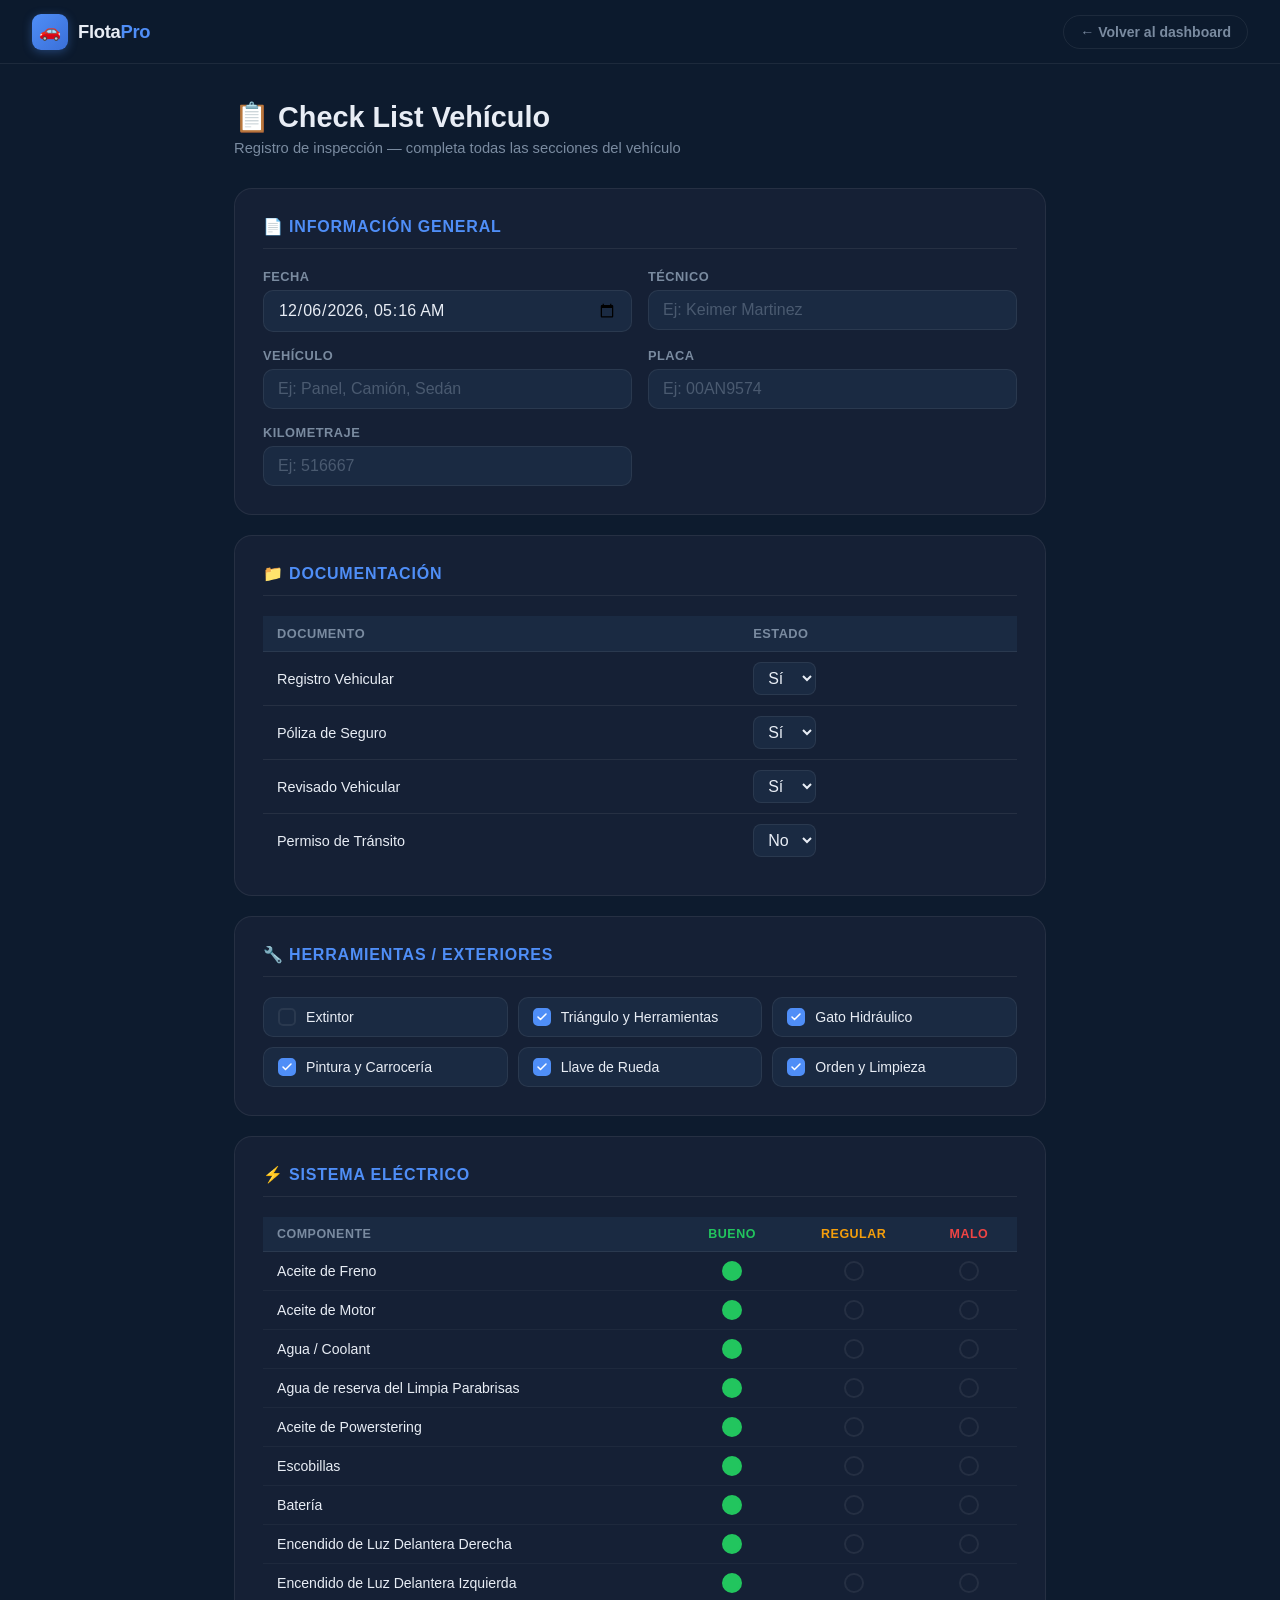
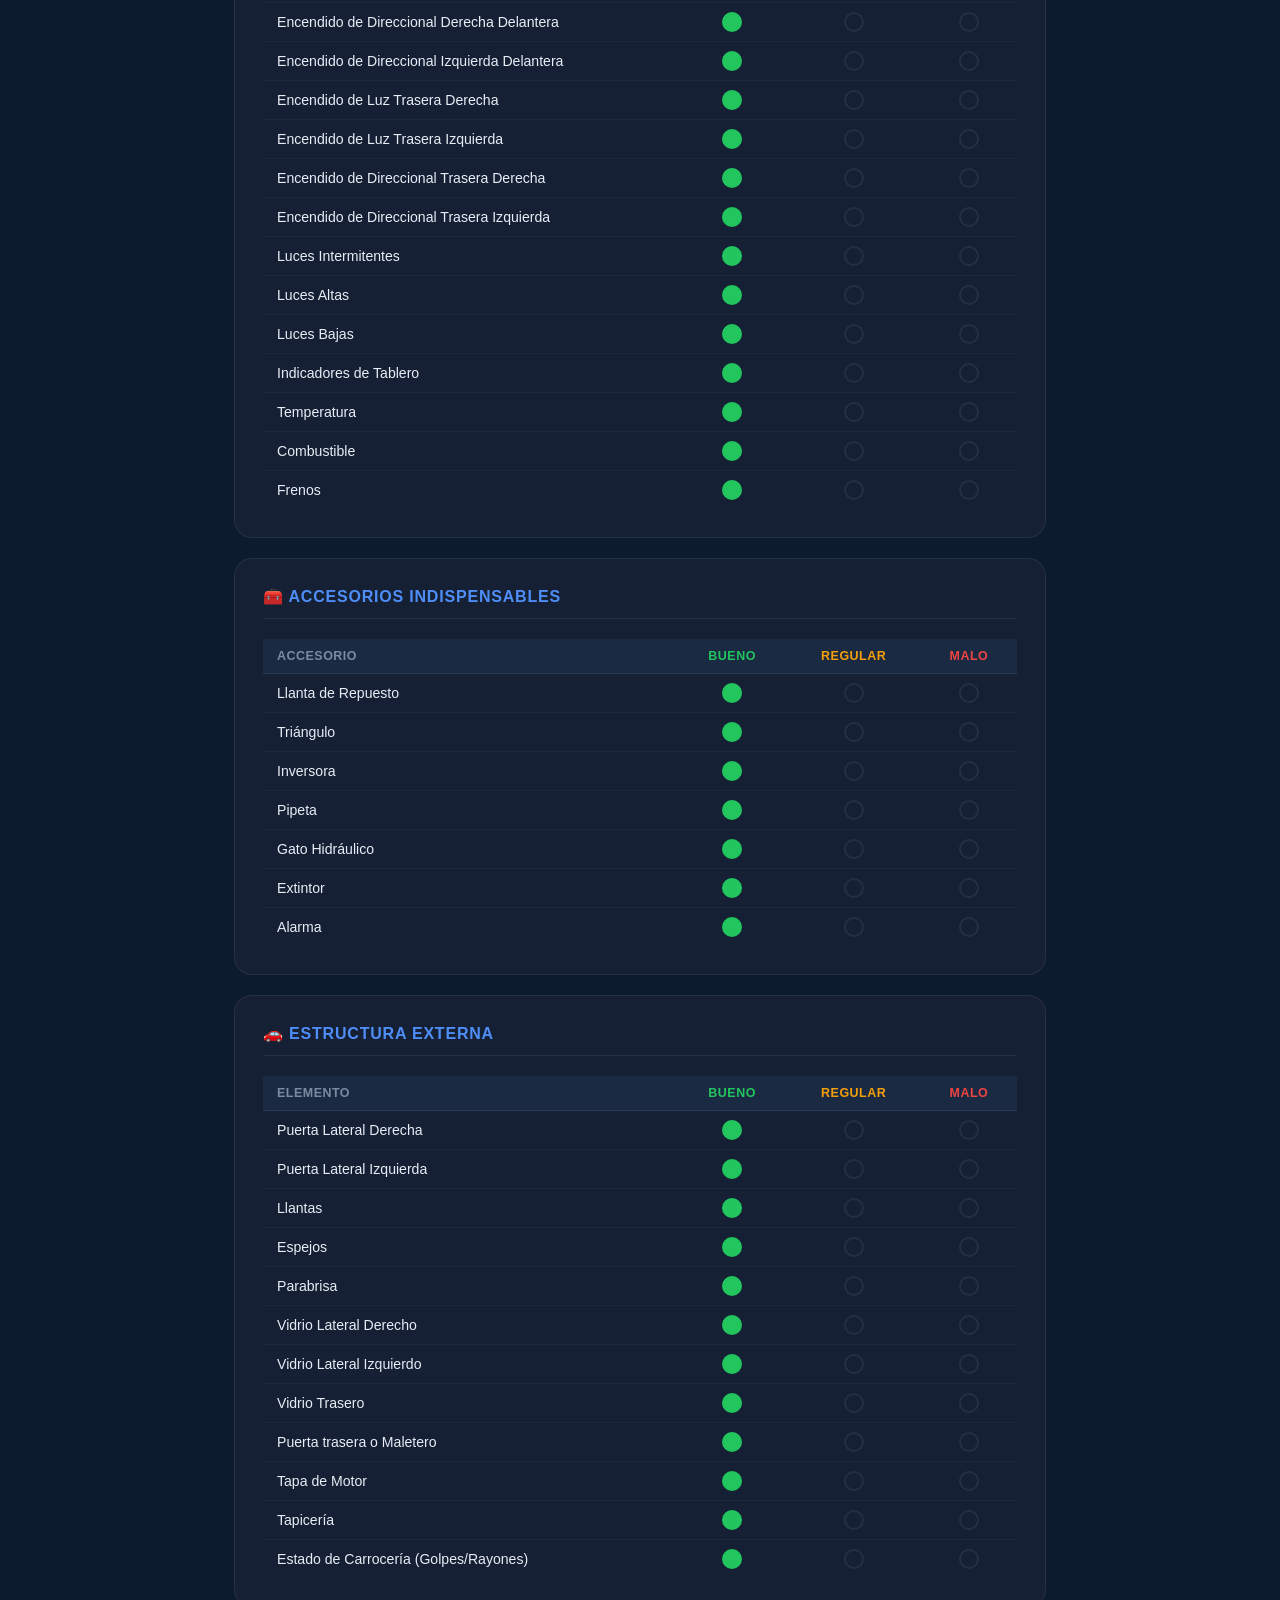
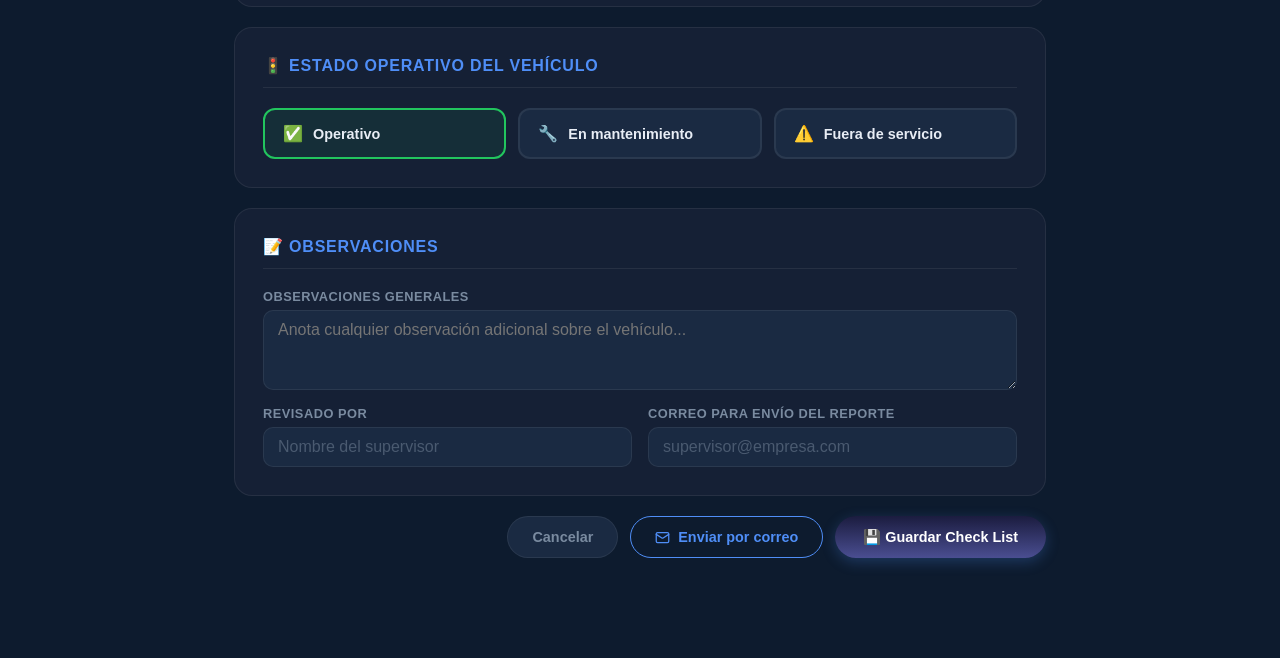
==== commit fc0d6d8d: "Responsive css for phones" ====
--- a/agregar-auto.html
+++ b/agregar-auto.html
@@ -5,390 +5,8 @@
   <meta name="viewport" content="width=device-width, initial-scale=1.0">
   <title>Check List Vehículo - Flota de Autos</title>
   <link rel="stylesheet" href="style.css">
-  <style>
-    body { padding: 0; }
-
-    /* ── HEADER ── */
-    .main-header {
-      display: flex;
-      align-items: center;
-      justify-content: space-between;
-      padding: 0 32px;
-      height: 64px;
-      background: rgba(13, 27, 46, 0.95);
-      border-bottom: 1px solid var(--border);
-      position: sticky;
-      top: 0;
-      z-index: 100;
-      backdrop-filter: blur(12px);
-    }
-
-    .header-brand {
-      display: flex;
-      align-items: center;
-      gap: 10px;
-      text-decoration: none;
-    }
-
-    .brand-logo {
-      width: 36px; height: 36px;
-      background: linear-gradient(135deg, #4f8ef7, #3a6fd8);
-      border-radius: 9px;
-      display: flex; align-items: center; justify-content: center;
-      font-size: 1.1rem;
-      box-shadow: 0 2px 10px rgba(79,142,247,0.35);
-    }
-
-    .brand-name {
-      font-size: 1.15rem; font-weight: 800;
-      color: var(--text); letter-spacing: -0.3px;
-    }
-
-    .brand-name span { color: #4f8ef7; }
-
-    .header-actions { display: flex; align-items: center; gap: 10px; }
-
-    .btn-back-header {
-      background: transparent;
-      border: 1.5px solid var(--border);
-      color: var(--text-muted);
-      font-family: 'Segoe UI', Arial, sans-serif;
-      font-size: 0.875rem; font-weight: 600;
-      padding: 8px 16px; border-radius: 50px;
-      cursor: pointer; text-decoration: none;
-      transition: border-color 0.2s, color 0.2s;
-      display: inline-flex; align-items: center; gap: 6px;
-    }
-
-    .btn-back-header:hover { border-color: #4f8ef7; color: #4f8ef7; }
-
-    /* ── PAGE ── */
-    .page-wrap {
-      max-width: 860px;
-      margin: 0 auto;
-      padding: 36px 24px 60px;
-    }
-
-    .page-title-block {
-      margin-bottom: 32px;
-    }
-
-    .page-title-block h1 {
-      font-size: 1.8rem; font-weight: 800;
-      display: flex; align-items: center; gap: 10px;
-    }
-
-    .page-title-block p {
-      color: var(--text-muted); font-size: 0.92rem; margin-top: 6px;
-    }
-
-    /* ── FORM SECTIONS ── */
-    .form-section {
-      background: var(--bg-card);
-      border: 1px solid var(--border);
-      border-radius: 18px;
-      padding: 28px;
-      margin-bottom: 20px;
-    }
-
-    .form-section h2 {
-      font-size: 1rem; font-weight: 700;
-      color: #4f8ef7;
-      text-transform: uppercase;
-      letter-spacing: 0.8px;
-      margin-bottom: 20px;
-      padding-bottom: 12px;
-      border-bottom: 1px solid var(--border);
-    }
-
-    .form-grid {
-      display: grid;
-      grid-template-columns: 1fr 1fr;
-      gap: 16px;
-    }
-
-    .field { display: flex; flex-direction: column; gap: 6px; }
-    .field.full { grid-column: 1 / -1; }
-
-    .field label {
-      font-size: 0.8rem; font-weight: 600;
-      color: var(--text-muted);
-      text-transform: uppercase; letter-spacing: 0.5px;
-    }
-
-    .field input,
-    .field select,
-    .field textarea {
-      background: var(--bg-card2);
-      border: 1.5px solid var(--border);
-      border-radius: 10px;
-      color: var(--text);
-      font-family: 'Segoe UI', Arial, sans-serif;
-      font-size: 0.92rem;
-      padding: 10px 14px;
-      outline: none;
-      transition: border-color 0.2s;
-      width: 100%;
-    }
-
-    .field input:focus,
-    .field select:focus,
-    .field textarea:focus { border-color: #4f8ef7; }
-
-    .field select option { background: var(--bg-card2); }
-
-    .field textarea { resize: vertical; min-height: 80px; }
-
-    /* ── DOCS TABLE ── */
-    .docs-table {
-      width: 100%;
-      border-collapse: collapse;
-      margin-top: 4px;
-    }
-
-    .docs-table th {
-      background: var(--bg-card2);
-      color: var(--text-muted);
-      font-size: 0.8rem;
-      font-weight: 600;
-      text-transform: uppercase;
-      letter-spacing: 0.5px;
-      padding: 10px 14px;
-      text-align: left;
-      border-bottom: 1px solid var(--border);
-    }
-
-    .docs-table td {
-      padding: 10px 14px;
-      border-bottom: 1px solid var(--border);
-      font-size: 0.9rem;
-    }
-
-    .docs-table tr:last-child td { border-bottom: none; }
-
-    .docs-table select {
-      background: var(--bg-card2);
-      border: 1.5px solid var(--border);
-      border-radius: 8px;
-      color: var(--text);
-      font-family: 'Segoe UI', Arial, sans-serif;
-      font-size: 0.88rem;
-      padding: 6px 10px;
-      outline: none;
-      cursor: pointer;
-      transition: border-color 0.2s;
-    }
-
-    .docs-table select:focus { border-color: #4f8ef7; }
-
-    /* ── CHECK TABLE (Bueno/Regular/Malo) ── */
-    .check-table {
-      width: 100%;
-      border-collapse: collapse;
-    }
-
-    .check-table th {
-      background: var(--bg-card2);
-      color: var(--text-muted);
-      font-size: 0.78rem;
-      font-weight: 600;
-      text-transform: uppercase;
-      letter-spacing: 0.5px;
-      padding: 10px 14px;
-      border-bottom: 1px solid var(--border);
-    }
-
-    .check-table th:first-child { text-align: left; width: 55%; }
-    .check-table th:not(:first-child) { text-align: center; }
-
-    .check-table td {
-      padding: 9px 14px;
-      border-bottom: 1px solid rgba(255,255,255,0.04);
-      font-size: 0.88rem;
-      color: var(--text);
-    }
-
-    .check-table td:not(:first-child) { text-align: center; }
-
-    .check-table tr:last-child td { border-bottom: none; }
-
-    .check-table tr:hover td { background: rgba(79,142,247,0.04); }
-
-    /* Radio pills */
-    .radio-pill {
-      appearance: none;
-      width: 20px; height: 20px;
-      border: 2px solid var(--border);
-      border-radius: 50%;
-      cursor: pointer;
-      position: relative;
-      transition: border-color 0.15s, background 0.15s;
-      vertical-align: middle;
-    }
-
-    .radio-bueno:checked  { border-color: #22c55e; background: #22c55e; }
-    .radio-regular:checked { border-color: #f59e0b; background: #f59e0b; }
-    .radio-malo:checked   { border-color: #ef4444; background: #ef4444; }
-
-    .radio-bueno:hover   { border-color: #22c55e; }
-    .radio-regular:hover { border-color: #f59e0b; }
-    .radio-malo:hover    { border-color: #ef4444; }
-
-    /* ── CHECKBOXES ── */
-    .checks-grid {
-      display: grid;
-      grid-template-columns: repeat(3, 1fr);
-      gap: 10px;
-    }
-
-    .check-item {
-      display: flex;
-      align-items: center;
-      gap: 10px;
-      background: var(--bg-card2);
-      border: 1.5px solid var(--border);
-      border-radius: 10px;
-      padding: 10px 14px;
-      cursor: pointer;
-      transition: border-color 0.2s;
-      font-size: 0.88rem;
-    }
-
-    .check-item:hover { border-color: #4f8ef7; }
-
-    .check-item input[type="checkbox"] {
-      appearance: none;
-      width: 18px; height: 18px;
-      border: 2px solid var(--border);
-      border-radius: 5px;
-      cursor: pointer;
-      flex-shrink: 0;
-      transition: background 0.15s, border-color 0.15s;
-    }
-
-    .check-item input[type="checkbox"]:checked {
-      background: #4f8ef7;
-      border-color: #4f8ef7;
-      background-image: url("data:image/svg+xml,%3Csvg xmlns='http://www.w3.org/2000/svg' viewBox='0 0 24 24' fill='none' stroke='white' stroke-width='3' stroke-linecap='round' stroke-linejoin='round'%3E%3Cpolyline points='20 6 9 17 4 12'/%3E%3C/svg%3E");
-      background-size: 12px;
-      background-repeat: no-repeat;
-      background-position: center;
-    }
-
-    /* ── STATUS OPTIONS ── */
-    .status-options {
-      display: flex; gap: 12px; flex-wrap: wrap;
-    }
-
-    .status-option {
-      flex: 1; min-width: 130px;
-      display: flex; align-items: center; gap: 10px;
-      background: var(--bg-card2);
-      border: 2px solid var(--border);
-      border-radius: 12px;
-      padding: 14px 18px;
-      cursor: pointer;
-      transition: border-color 0.2s, background 0.2s;
-    }
-
-    .status-option input[type="radio"] { display: none; }
-
-    .status-option.operativo:has(input:checked) {
-      border-color: #22c55e;
-      background: rgba(34,197,94,0.08);
-    }
-
-    .status-option.mantenimiento:has(input:checked) {
-      border-color: #f59e0b;
-      background: rgba(245,158,11,0.08);
-    }
-
-    .status-option.fuera:has(input:checked) {
-      border-color: #ef4444;
-      background: rgba(239,68,68,0.08);
-    }
-
-    .status-label { font-weight: 600; font-size: 0.9rem; }
-
-    /* ── ACTIONS ── */
-    .form-actions {
-      display: flex;
-      gap: 12px;
-      justify-content: flex-end;
-      margin-top: 8px;
-    }
-
-    .btn-cancel {
-      background: var(--bg-card2);
-      border: 1.5px solid var(--border);
-      color: var(--text-muted);
-      font-family: 'Segoe UI', Arial, sans-serif;
-      font-size: 0.9rem; font-weight: 600;
-      padding: 12px 24px; border-radius: 50px;
-      cursor: pointer; text-decoration: none;
-      transition: background 0.2s;
-    }
-
-    .btn-cancel:hover { background: var(--bg); }
-
-    .btn-submit {
-      background: linear-gradient(to bottom, #1b1c3f, #4a4e91);
-      color: white;
-      font-family: 'Segoe UI', Arial, sans-serif;
-      font-size: 0.9rem; font-weight: 700;
-      padding: 12px 28px; border-radius: 50px;
-      border: none; cursor: pointer;
-      box-shadow: 0 4px 14px rgba(79,142,247,0.25);
-      transition: all 0.25s;
-      display: flex; align-items: center; gap: 8px;
-    }
-
-    .btn-submit:hover {
-      background: linear-gradient(to bottom, #2c2f63, #5b67b7);
-      transform: translateY(-1px);
-    }
-
-    .btn-email {
-      background: transparent;
-      border: 1.5px solid #4f8ef7;
-      color: #4f8ef7;
-      font-family: 'Segoe UI', Arial, sans-serif;
-      font-size: 0.9rem; font-weight: 600;
-      padding: 12px 24px; border-radius: 50px;
-      cursor: pointer;
-      transition: background 0.2s;
-      display: flex; align-items: center; gap: 8px;
-    }
-
-    .btn-email:hover { background: rgba(79,142,247,0.1); }
-
-    /* ── TOAST ── */
-    .toast {
-      position: fixed;
-      bottom: 28px; right: 28px;
-      background: #22c55e;
-      color: #fff;
-      font-weight: 700; font-size: 0.9rem;
-      padding: 12px 22px;
-      border-radius: 50px;
-      box-shadow: 0 4px 20px rgba(34,197,94,0.35);
-      opacity: 0; transform: translateY(10px);
-      transition: opacity 0.3s, transform 0.3s;
-      z-index: 999; pointer-events: none;
-    }
-
-    .toast.show { opacity: 1; transform: translateY(0); }
-
-    /* ── RESPONSIVE ── */
-    @media (max-width: 640px) {
-      .main-header { padding: 0 16px; }
-      .page-wrap { padding: 20px 16px 50px; }
-      .form-grid { grid-template-columns: 1fr; }
-      .checks-grid { grid-template-columns: 1fr 1fr; }
-      .form-actions { flex-direction: column; }
-      .btn-submit, .btn-cancel, .btn-email { width: 100%; justify-content: center; }
-    }
-  </style>
+  <link rel="stylesheet" href="agregar-auto.css">
+  <link rel="stylesheet" href="forms.css">
 </head>
 <body>
 
--- a/style.css
+++ b/style.css
@@ -54,27 +54,27 @@
   position: relative;
   display: inline-block;
   background: linear-gradient(to bottom, #1b1c3f, #4a4e91);
- /* Gradient background */
+  /* Gradient background */
   color: white;
- /* White text color */
+  /* White text color */
   font-family: "Segoe UI", sans-serif;
- /* Stylish and legible font */
+  /* Stylish and legible font */
   font-weight: bold;
   font-size: 18px;
- /* Large font size */
+  /* Large font size */
   border: none;
- /* No border */
+  /* No border */
   border-radius: 30px;
- /* Rounded corners */
+  /* Rounded corners */
   padding: 14px 28px;
- /* Large padding */
+  /* Large padding */
   cursor: pointer;
- /* Cursor on hover */
+  /* Cursor on hover */
   box-shadow: 0 5px 15px rgba(0, 0, 0, 0.2);
- /* Subtle shadow */
+  /* Subtle shadow */
   animation: button-shimmer 2s infinite;
   transition: all 0.3s ease-in-out;
- /* Smooth transition */
+  /* Smooth transition */
 }
 
 .btn-primary:hover {
@@ -386,4 +386,412 @@
   .individual-title {
     font-size: 1rem;
   }
+}
+
+/* ══════════════════════════════════════
+   RESPONSIVE MÓVIL — index / dashboard
+   ══════════════════════════════════════ */
+
+*,
+*::before,
+*::after {
+  box-sizing: border-box;
+}
+
+body {
+  padding: 0;
+  overflow-x: hidden;
+}
+
+/* ── HEADER PROFESIONAL ── */
+.main-header {
+  display: flex;
+  align-items: center;
+  justify-content: space-between;
+  padding: 0 24px;
+  height: 60px;
+  background: rgba(13, 27, 46, 0.97);
+  border-bottom: 1px solid var(--border);
+  position: sticky;
+  top: 0;
+  z-index: 200;
+  backdrop-filter: blur(14px);
+}
+
+.header-brand {
+  display: flex;
+  align-items: center;
+  gap: 9px;
+  text-decoration: none;
+  flex-shrink: 0;
+}
+
+.brand-logo {
+  width: 34px;
+  height: 34px;
+  background: linear-gradient(135deg, #4f8ef7, #3a6fd8);
+  border-radius: 9px;
+  display: flex;
+  align-items: center;
+  justify-content: center;
+  font-size: 1rem;
+  box-shadow: 0 2px 10px rgba(79, 142, 247, 0.35);
+  flex-shrink: 0;
+}
+
+.brand-name {
+  font-size: 1.1rem;
+  font-weight: 800;
+  color: var(--text);
+}
+
+.brand-name span {
+  color: #4f8ef7;
+}
+
+.header-nav {
+  display: flex;
+  align-items: center;
+  gap: 2px;
+}
+
+.nav-link {
+  color: var(--text-muted);
+  text-decoration: none;
+  font-size: 0.875rem;
+  font-weight: 500;
+  padding: 6px 12px;
+  border-radius: 8px;
+  transition: color 0.2s, background 0.2s;
+}
+
+.nav-link:hover,
+.nav-link.active {
+  color: var(--text);
+  background: var(--bg-card2);
+}
+
+.header-actions {
+  display: flex;
+  align-items: center;
+  gap: 8px;
+  flex-shrink: 0;
+}
+
+.btn-login {
+  background: transparent;
+  border: 1.5px solid var(--border);
+  color: var(--text);
+  font-family: 'Segoe UI', Arial, sans-serif;
+  font-size: 0.82rem;
+  font-weight: 600;
+  padding: 7px 14px;
+  border-radius: 50px;
+  cursor: pointer;
+  display: flex;
+  align-items: center;
+  gap: 6px;
+  transition: border-color 0.2s, color 0.2s;
+}
+
+.btn-login:hover {
+  border-color: #4f8ef7;
+  color: #4f8ef7;
+  background: rgba(79, 142, 247, 0.08);
+}
+
+.btn-add-header {
+  background: linear-gradient(to bottom, #1b1c3f, #4a4e91);
+  color: white;
+  font-family: 'Segoe UI', Arial, sans-serif;
+  font-weight: 700;
+  font-size: 0.82rem;
+  border: none;
+  border-radius: 50px;
+  padding: 8px 16px;
+  cursor: pointer;
+  text-decoration: none;
+  display: inline-flex;
+  align-items: center;
+  gap: 6px;
+  box-shadow: 0 4px 14px rgba(79, 142, 247, 0.25);
+  transition: all 0.25s;
+}
+
+.btn-add-header:hover {
+  background: linear-gradient(to bottom, #2c2f63, #5b67b7);
+  transform: translateY(-1px);
+}
+
+.shell {
+  padding: 24px;
+}
+
+/* ── MODAL ── */
+.modal-overlay {
+  display: none;
+  position: fixed;
+  inset: 0;
+  background: rgba(0, 0, 0, 0.65);
+  backdrop-filter: blur(5px);
+  z-index: 300;
+  align-items: center;
+  justify-content: center;
+  padding: 20px;
+}
+
+.modal-overlay.open {
+  display: flex;
+}
+
+.modal {
+  background: var(--bg-card);
+  border: 1px solid var(--border);
+  border-radius: 20px;
+  padding: 32px 28px;
+  width: 100%;
+  max-width: 400px;
+  animation: modalIn 0.22s ease;
+}
+
+@keyframes modalIn {
+  from {
+    transform: translateY(14px);
+    opacity: 0;
+  }
+
+  to {
+    transform: translateY(0);
+    opacity: 1;
+  }
+}
+
+.modal h2 {
+  font-size: 1.3rem;
+  font-weight: 800;
+  margin-bottom: 5px;
+}
+
+.modal>p {
+  color: var(--text-muted);
+  font-size: 0.88rem;
+  margin-bottom: 22px;
+}
+
+.modal-field {
+  margin-bottom: 14px;
+}
+
+.modal-field label {
+  display: block;
+  font-size: 0.78rem;
+  font-weight: 600;
+  color: var(--text-muted);
+  text-transform: uppercase;
+  letter-spacing: 0.5px;
+  margin-bottom: 6px;
+}
+
+.modal-field input {
+  width: 100%;
+  background: var(--bg-card2);
+  border: 1.5px solid var(--border);
+  border-radius: 10px;
+  color: var(--text);
+  font-family: 'Segoe UI', Arial, sans-serif;
+  font-size: 16px;
+  /* evita zoom iOS */
+  padding: 11px 14px;
+  outline: none;
+  transition: border-color 0.2s;
+}
+
+.modal-field input:focus {
+  border-color: #4f8ef7;
+}
+
+.modal-actions {
+  display: flex;
+  gap: 10px;
+  margin-top: 22px;
+}
+
+.btn-modal-cancel {
+  flex: 1;
+  background: var(--bg-card2);
+  border: 1.5px solid var(--border);
+  color: var(--text-muted);
+  font-family: 'Segoe UI', Arial, sans-serif;
+  font-size: 0.9rem;
+  font-weight: 600;
+  padding: 11px;
+  border-radius: 10px;
+  cursor: pointer;
+  min-height: 44px;
+}
+
+.btn-modal-submit {
+  flex: 2;
+  background: linear-gradient(to bottom, #1b1c3f, #4a4e91);
+  color: white;
+  font-family: 'Segoe UI', Arial, sans-serif;
+  font-size: 0.9rem;
+  font-weight: 700;
+  padding: 11px;
+  border-radius: 10px;
+  border: none;
+  cursor: pointer;
+  min-height: 44px;
+}
+
+/* ══════════════════════════════
+      TABLET: 641px–1024px
+      ══════════════════════════════ */
+@media (min-width: 641px) and (max-width: 1024px) {
+  .shell {
+    padding: 20px;
+  }
+
+  .header-nav {
+    display: none;
+  }
+
+  .stats-grid {
+    grid-template-columns: repeat(3, 1fr);
+  }
+
+  .charts-row {
+    grid-template-columns: 1fr 1fr;
+  }
+
+  .autos-grid {
+    grid-template-columns: repeat(2, 1fr);
+  }
+}
+
+/* ══════════════════════════════
+      MÓVIL: hasta 640px
+      ══════════════════════════════ */
+@media (max-width: 640px) {
+  .main-header {
+    padding: 0 14px;
+    height: 56px;
+  }
+
+  .header-nav {
+    display: none;
+  }
+
+  /* Texto del botón login desaparece, queda solo el ícono */
+  .login-text {
+    display: none;
+  }
+
+  .btn-login {
+    padding: 8px 10px;
+  }
+
+  /* Botón agregar: solo ícono + */
+  .add-text {
+    display: none;
+  }
+
+  .btn-add-header {
+    padding: 8px 12px;
+    font-size: 0.78rem;
+  }
+
+  .shell {
+    padding: 14px 14px 60px;
+  }
+
+  /* Stats: 1 columna */
+  .stats-grid {
+    grid-template-columns: 1fr !important;
+    gap: 10px;
+    margin-bottom: 20px;
+  }
+
+  .stat-card {
+    padding: 14px 16px;
+  }
+
+  .stat-value {
+    font-size: 1.7rem;
+  }
+
+  /* Tabs */
+  .tabs {
+    width: 100%;
+    gap: 6px;
+  }
+
+  .tab {
+    flex: 1;
+    text-align: center;
+    padding: 10px 6px;
+    font-size: 0.88rem;
+  }
+
+  /* Gráficos: 1 columna */
+  .charts-row {
+    grid-template-columns: 1fr !important;
+    gap: 14px;
+  }
+
+  .card {
+    padding: 16px 14px;
+  }
+
+  .card h3 {
+    font-size: 0.9rem;
+  }
+
+  /* Radars: 1 columna */
+  .autos-grid {
+    grid-template-columns: 1fr !important;
+    gap: 12px;
+  }
+
+  .auto-card {
+    padding: 14px;
+    grid-column: auto !important;
+  }
+
+  /* Lista */
+  .auto-row {
+    flex-direction: column;
+    align-items: flex-start;
+    gap: 10px;
+    padding: 14px;
+  }
+
+  .fuel-bar-wrap {
+    width: 100%;
+  }
+
+  .individual-title {
+    font-size: 0.95rem;
+  }
+
+  .donut-legend {
+    gap: 10px;
+  }
+
+  .legend-item {
+    font-size: 0.78rem;
+  }
+}
+
+/* Móvil muy pequeño */
+@media (max-width: 380px) {
+  .brand-logo {
+    width: 28px;
+    height: 28px;
+    font-size: 0.82rem;
+  }
+
+  .brand-name {
+    font-size: 0.9rem;
+  }
 }
--- a/agregar-auto.css
+++ b/agregar-auto.css
@@ -0,0 +1,551 @@
+/* PAGE HEADER */
+.page-header {
+  margin-bottom: 28px;
+  max-width: 760px;
+  width: 100%;
+  margin-left: auto;
+  margin-right: auto;
+}
+
+.page-header h1 {
+  font-size: 1.8rem;
+  font-weight: 800;
+  display: flex;
+  align-items: center;
+  gap: 10px;
+  margin: 10px 0 4px;
+  color: var(--text);
+}
+
+.page-header p {
+  color: var(--text-muted);
+  font-size: 0.95rem;
+}
+
+.btn-back {
+  display: inline-flex;
+  align-items: center;
+  gap: 6px;
+  color: var(--purple);
+  font-weight: 600;
+  text-decoration: none;
+  font-size: 0.95rem;
+  margin-bottom: 4px;
+  transition: opacity 0.2s;
+}
+
+.btn-back:hover {
+  opacity: 0.7;
+}
+
+/* FORM CONTAINER */
+.form-container {
+  max-width: 760px;
+  width: 100%;
+  margin: 0 auto;
+  display: flex;
+  flex-direction: column;
+  gap: 20px;
+}
+
+/* SECTIONS */
+.form-section {
+  background: var(--bg-card);
+  border: 1px solid var(--border);
+  border-radius: 18px;
+  padding: 28px;
+}
+
+.form-section h2 {
+  font-size: 1rem;
+  font-weight: 700;
+  margin-bottom: 20px;
+  color: var(--text);
+}
+
+.section-hint {
+  font-size: 0.85rem;
+  color: var(--text-muted);
+  margin-bottom: 20px;
+  margin-top: -14px;
+}
+
+/* FORM GRID */
+.form-grid {
+  display: grid;
+  grid-template-columns: 1fr 1fr;
+  gap: 16px;
+}
+
+.field {
+  display: flex;
+  flex-direction: column;
+  gap: 6px;
+}
+
+.field label {
+  font-size: 0.85rem;
+  font-weight: 600;
+  color: var(--text-muted);
+}
+
+.field input {
+  padding: 10px 14px;
+  border: 1.5px solid var(--border);
+  border-radius: 10px;
+  font-size: 0.95rem;
+  color: var(--text);
+  outline: none;
+  transition: border-color 0.2s, background 0.2s;
+  background: var(--bg-card2);
+}
+
+.field input::placeholder {
+  color: #4a5a70;
+}
+
+.field input:focus {
+  border-color: var(--purple);
+  background: var(--bg-card2);
+}
+
+.field input.error {
+  border-color: #ef4444;
+}
+
+/* DOCUMENTACIÓN BLOCK */
+.docs-block {
+  margin-top: 22px;
+  border-radius: 14px;
+  overflow: hidden;
+  border: 1px solid var(--border);
+}
+
+.docs-header-row,
+.docs-input-row {
+  display: grid;
+  grid-template-columns: repeat(4, 1fr);
+}
+
+.docs-header-row span {
+  padding: 10px 14px;
+  font-size: 0.78rem;
+  font-weight: 700;
+  color: var(--text-muted);
+  background: var(--bg-card2);
+  border-bottom: 1px solid var(--border);
+  text-align: center;
+}
+
+.docs-header-row span:not(:last-child),
+.doc-cell:not(:last-child) {
+  border-right: 1px solid var(--border);
+}
+
+.docs-input-row {
+  background: var(--bg-card);
+}
+
+.doc-cell {
+  padding: 10px 12px;
+  display: flex;
+  align-items: center;
+  justify-content: center;
+}
+
+.doc-select {
+  appearance: none;
+  -webkit-appearance: none;
+  width: 100%;
+  padding: 7px 28px 7px 12px;
+  border: 1.5px solid var(--border);
+  border-radius: 8px;
+  font-size: 0.88rem;
+  font-weight: 600;
+  color: var(--text);
+  background-color: var(--bg-card2);
+  background-image: url("data:image/svg+xml,%3Csvg xmlns='http://www.w3.org/2000/svg' width='12' height='12' viewBox='0 0 24 24' fill='none' stroke='%237a8ba0' stroke-width='2.5' stroke-linecap='round' stroke-linejoin='round'%3E%3Cpolyline points='6 9 12 15 18 9'%3E%3C/polyline%3E%3C/svg%3E");
+  background-repeat: no-repeat;
+  background-position: right 8px center;
+  cursor: pointer;
+  outline: none;
+  transition: border-color 0.2s, background-color 0.2s, color 0.2s;
+  text-align: center;
+}
+
+.doc-select:focus {
+  border-color: var(--purple);
+  box-shadow: 0 0 0 3px rgba(79, 142, 247, 0.15);
+}
+
+.doc-select.val-si {
+  border-color: #22c55e;
+  background-color: rgba(34, 197, 94, 0.1);
+  color: #4ade80;
+}
+
+.doc-select.val-no {
+  border-color: #ef4444;
+  background-color: rgba(239, 68, 68, 0.1);
+  color: #f87171;
+}
+
+/* STATUS OPTIONS */
+.status-options {
+  display: flex;
+  gap: 12px;
+  flex-wrap: wrap;
+}
+
+.status-option {
+  flex: 1;
+  min-width: 140px;
+  display: flex;
+  align-items: center;
+  gap: 10px;
+  padding: 14px 18px;
+  border-radius: 12px;
+  border: 2px solid var(--border);
+  cursor: pointer;
+  transition: all 0.2s;
+  background: var(--bg-card2);
+}
+
+.status-option input[type="radio"] {
+  display: none;
+}
+
+.status-option:has(input:checked).operativo {
+  border-color: #22c55e;
+  background: rgba(34, 197, 94, 0.1);
+}
+
+.status-option:has(input:checked).mantenimiento {
+  border-color: #f59e0b;
+  background: rgba(245, 158, 11, 0.1);
+}
+
+.status-option:has(input:checked).fuera {
+  border-color: #ef4444;
+  background: rgba(239, 68, 68, 0.1);
+}
+
+.status-option:hover {
+  border-color: var(--purple);
+}
+
+.status-icon {
+  font-size: 1.3rem;
+}
+
+.status-label {
+  font-weight: 600;
+  font-size: 0.9rem;
+  color: var(--text);
+}
+
+/* SLIDERS */
+.sliders-grid {
+  display: grid;
+  grid-template-columns: 1fr 1fr;
+  gap: 20px;
+}
+
+.slider-field {
+  display: flex;
+  flex-direction: column;
+  gap: 8px;
+  position: relative;
+}
+
+.slider-header {
+  display: flex;
+  justify-content: space-between;
+  align-items: center;
+}
+
+.slider-header label {
+  font-size: 0.85rem;
+  font-weight: 600;
+  color: var(--text-muted);
+}
+
+.slider-value {
+  font-size: 0.9rem;
+  font-weight: 700;
+  color: var(--purple);
+}
+
+.slider-field input[type="range"] {
+  opacity: 0;
+  position: relative;
+  width: 100%;
+  height: 8px;
+  margin: 0;
+  pointer-events: all;
+  cursor: pointer;
+  z-index: 2;
+}
+
+.slider-bar-track {
+  width: 100%;
+  height: 8px;
+  background: var(--bg-card2);
+  border-radius: 50px;
+  overflow: hidden;
+  margin-top: -8px;
+  z-index: 1;
+}
+
+.slider-bar-fill {
+  height: 100%;
+  background: var(--purple);
+  border-radius: 50px;
+  transition: width 0.15s;
+}
+
+/* ACTIONS */
+.form-actions {
+  display: flex;
+  justify-content: flex-end;
+  gap: 12px;
+  padding-bottom: 40px;
+}
+
+.btn-cancel {
+  padding: 12px 24px;
+  border-radius: 12px;
+  border: 1.5px solid var(--border);
+  background: var(--bg-card);
+  color: var(--text-muted);
+  font-size: 1rem;
+  font-weight: 600;
+  text-decoration: none;
+  display: inline-flex;
+  align-items: center;
+  cursor: pointer;
+  transition: background 0.2s;
+}
+
+.btn-cancel:hover {
+  background: var(--bg-card2);
+}
+
+/* TOAST */
+.toast {
+  position: fixed;
+  bottom: 32px;
+  left: 50%;
+  transform: translateX(-50%) translateY(100px);
+  background: #22c55e;
+  color: #fff;
+  padding: 14px 28px;
+  border-radius: 50px;
+  font-weight: 600;
+  font-size: 0.95rem;
+  box-shadow: 0 4px 20px rgba(0, 0, 0, 0.3);
+  opacity: 0;
+  transition: all 0.4s cubic-bezier(0.34, 1.56, 0.64, 1);
+  white-space: nowrap;
+  z-index: 999;
+}
+
+.toast.show {
+  opacity: 1;
+  transform: translateX(-50%) translateY(0);
+}
+
+/* RESPONSIVE */
+@media (max-width: 640px) {
+  .form-grid {
+    grid-template-columns: 1fr;
+  }
+
+  .sliders-grid {
+    grid-template-columns: 1fr;
+  }
+
+  .status-options {
+    flex-direction: column;
+  }
+
+  .form-section {
+    padding: 18px;
+  }
+
+  .form-actions {
+    flex-direction: column;
+  }
+
+  .btn-cancel,
+  .btn-primary {
+    width: 100%;
+    justify-content: center;
+    text-align: center;
+  }
+
+  .page-header h1 {
+    font-size: 1.4rem;
+  }
+
+  .docs-header-row {
+    grid-template-columns: repeat(2, 1fr);
+  }
+
+  .docs-input-row {
+    grid-template-columns: repeat(2, 1fr);
+  }
+}
+
+/* ══════════════════════════════
+   CHECKLIST RESPONSIVE
+   ══════════════════════════════ */
+
+/* Todos los inputs con font-size 16px para evitar zoom automático en iOS */
+.field input,
+.field select,
+.field textarea,
+.docs-table select {
+  font-size: 16px !important;
+}
+
+/* TABLET */
+@media (min-width: 641px) and (max-width: 1024px) {
+  .page-wrap {
+    padding: 28px 20px 50px;
+  }
+
+  .form-grid {
+    grid-template-columns: 1fr 1fr;
+  }
+
+  .checks-grid {
+    grid-template-columns: repeat(3, 1fr);
+  }
+}
+
+/* MÓVIL */
+@media (max-width: 640px) {
+  .main-header {
+    padding: 0 14px;
+    height: 56px;
+  }
+
+  .page-wrap {
+    padding: 18px 14px 70px;
+  }
+
+  /* Título */
+  .page-title-block h1 {
+    font-size: 1.35rem;
+  }
+
+  .page-title-block p {
+    font-size: 0.85rem;
+  }
+
+  /* Secciones */
+  .form-section {
+    padding: 18px 14px;
+    border-radius: 14px;
+    margin-bottom: 14px;
+  }
+
+  .form-section h2 {
+    font-size: 0.82rem;
+    margin-bottom: 14px;
+  }
+
+  /* Grid: 1 columna */
+  .form-grid {
+    grid-template-columns: 1fr;
+    gap: 12px;
+  }
+
+  .checks-grid {
+    grid-template-columns: 1fr 1fr;
+    gap: 8px;
+  }
+
+  .check-item {
+    padding: 10px 10px;
+    font-size: 0.82rem;
+    gap: 8px;
+  }
+
+  /* Tabla de docs: compacta */
+  .docs-table th,
+  .docs-table td {
+    padding: 8px 10px;
+    font-size: 0.84rem;
+  }
+
+  /* Tabla checklist (Bueno/Regular/Malo) */
+  .check-table th,
+  .check-table td {
+    padding: 8px 6px;
+    font-size: 0.8rem;
+  }
+
+  /* Etiqueta del componente: más angosta */
+  .check-table th:first-child,
+  .check-table td:first-child {
+    width: 50%;
+  }
+
+  /* Radio buttons más grandes (más fáciles de tocar) */
+  .radio-pill {
+    width: 22px;
+    height: 22px;
+  }
+
+  /* Status options: columna */
+  .status-options {
+    flex-direction: column;
+    gap: 8px;
+  }
+
+  .status-option {
+    min-width: unset;
+    padding: 12px 14px;
+  }
+
+  /* Acciones: columna */
+  .form-actions {
+    flex-direction: column-reverse;
+    gap: 10px;
+    position: sticky;
+    bottom: 0;
+    background: var(--bg);
+    padding: 14px;
+    margin: 0 -14px;
+    border-top: 1px solid var(--border);
+  }
+
+  .btn-submit,
+  .btn-email,
+  .btn-cancel {
+    width: 100%;
+    justify-content: center;
+    min-height: 48px;
+    /* área táctil cómoda */
+    border-radius: 12px;
+  }
+}
+
+/* Móvil muy pequeño */
+@media (max-width: 380px) {
+  .checks-grid {
+    grid-template-columns: 1fr;
+  }
+
+  .check-table th:not(:first-child),
+  .check-table td:not(:first-child) {
+    padding: 6px 2px;
+  }
+
+  .radio-pill {
+    width: 20px;
+    height: 20px;
+  }
+}
--- a/forms.css
+++ b/forms.css
@@ -0,0 +1,382 @@
+body { padding: 0; }
+
+/* ── HEADER ── */
+.main-header {
+  display: flex;
+  align-items: center;
+  justify-content: space-between;
+  padding: 0 32px;
+  height: 64px;
+  background: rgba(13, 27, 46, 0.95);
+  border-bottom: 1px solid var(--border);
+  position: sticky;
+  top: 0;
+  z-index: 100;
+  backdrop-filter: blur(12px);
+}
+
+.header-brand {
+  display: flex;
+  align-items: center;
+  gap: 10px;
+  text-decoration: none;
+}
+
+.brand-logo {
+  width: 36px; height: 36px;
+  background: linear-gradient(135deg, #4f8ef7, #3a6fd8);
+  border-radius: 9px;
+  display: flex; align-items: center; justify-content: center;
+  font-size: 1.1rem;
+  box-shadow: 0 2px 10px rgba(79,142,247,0.35);
+}
+
+.brand-name {
+  font-size: 1.15rem; font-weight: 800;
+  color: var(--text); letter-spacing: -0.3px;
+}
+
+.brand-name span { color: #4f8ef7; }
+
+.header-actions { display: flex; align-items: center; gap: 10px; }
+
+.btn-back-header {
+  background: transparent;
+  border: 1.5px solid var(--border);
+  color: var(--text-muted);
+  font-family: 'Segoe UI', Arial, sans-serif;
+  font-size: 0.875rem; font-weight: 600;
+  padding: 8px 16px; border-radius: 50px;
+  cursor: pointer; text-decoration: none;
+  transition: border-color 0.2s, color 0.2s;
+  display: inline-flex; align-items: center; gap: 6px;
+}
+
+.btn-back-header:hover { border-color: #4f8ef7; color: #4f8ef7; }
+
+/* ── PAGE ── */
+.page-wrap {
+  max-width: 860px;
+  margin: 0 auto;
+  padding: 36px 24px 60px;
+}
+
+.page-title-block {
+  margin-bottom: 32px;
+}
+
+.page-title-block h1 {
+  font-size: 1.8rem; font-weight: 800;
+  display: flex; align-items: center; gap: 10px;
+}
+
+.page-title-block p {
+  color: var(--text-muted); font-size: 0.92rem; margin-top: 6px;
+}
+
+/* ── FORM SECTIONS ── */
+.form-section {
+  background: var(--bg-card);
+  border: 1px solid var(--border);
+  border-radius: 18px;
+  padding: 28px;
+  margin-bottom: 20px;
+}
+
+.form-section h2 {
+  font-size: 1rem; font-weight: 700;
+  color: #4f8ef7;
+  text-transform: uppercase;
+  letter-spacing: 0.8px;
+  margin-bottom: 20px;
+  padding-bottom: 12px;
+  border-bottom: 1px solid var(--border);
+}
+
+.form-grid {
+  display: grid;
+  grid-template-columns: 1fr 1fr;
+  gap: 16px;
+}
+
+.field { display: flex; flex-direction: column; gap: 6px; }
+.field.full { grid-column: 1 / -1; }
+
+.field label {
+  font-size: 0.8rem; font-weight: 600;
+  color: var(--text-muted);
+  text-transform: uppercase; letter-spacing: 0.5px;
+}
+
+.field input,
+.field select,
+.field textarea {
+  background: var(--bg-card2);
+  border: 1.5px solid var(--border);
+  border-radius: 10px;
+  color: var(--text);
+  font-family: 'Segoe UI', Arial, sans-serif;
+  font-size: 0.92rem;
+  padding: 10px 14px;
+  outline: none;
+  transition: border-color 0.2s;
+  width: 100%;
+}
+
+.field input:focus,
+.field select:focus,
+.field textarea:focus { border-color: #4f8ef7; }
+
+.field select option { background: var(--bg-card2); }
+
+.field textarea { resize: vertical; min-height: 80px; }
+
+/* ── DOCS TABLE ── */
+.docs-table {
+  width: 100%;
+  border-collapse: collapse;
+  margin-top: 4px;
+}
+
+.docs-table th {
+  background: var(--bg-card2);
+  color: var(--text-muted);
+  font-size: 0.8rem;
+  font-weight: 600;
+  text-transform: uppercase;
+  letter-spacing: 0.5px;
+  padding: 10px 14px;
+  text-align: left;
+  border-bottom: 1px solid var(--border);
+}
+
+.docs-table td {
+  padding: 10px 14px;
+  border-bottom: 1px solid var(--border);
+  font-size: 0.9rem;
+}
+
+.docs-table tr:last-child td { border-bottom: none; }
+
+.docs-table select {
+  background: var(--bg-card2);
+  border: 1.5px solid var(--border);
+  border-radius: 8px;
+  color: var(--text);
+  font-family: 'Segoe UI', Arial, sans-serif;
+  font-size: 0.88rem;
+  padding: 6px 10px;
+  outline: none;
+  cursor: pointer;
+  transition: border-color 0.2s;
+}
+
+.docs-table select:focus { border-color: #4f8ef7; }
+
+/* ── CHECK TABLE (Bueno/Regular/Malo) ── */
+.check-table {
+  width: 100%;
+  border-collapse: collapse;
+}
+
+.check-table th {
+  background: var(--bg-card2);
+  color: var(--text-muted);
+  font-size: 0.78rem;
+  font-weight: 600;
+  text-transform: uppercase;
+  letter-spacing: 0.5px;
+  padding: 10px 14px;
+  border-bottom: 1px solid var(--border);
+}
+
+.check-table th:first-child { text-align: left; width: 55%; }
+.check-table th:not(:first-child) { text-align: center; }
+
+.check-table td {
+  padding: 9px 14px;
+  border-bottom: 1px solid rgba(255,255,255,0.04);
+  font-size: 0.88rem;
+  color: var(--text);
+}
+
+.check-table td:not(:first-child) { text-align: center; }
+
+.check-table tr:last-child td { border-bottom: none; }
+
+.check-table tr:hover td { background: rgba(79,142,247,0.04); }
+
+/* Radio pills */
+.radio-pill {
+  appearance: none;
+  width: 20px; height: 20px;
+  border: 2px solid var(--border);
+  border-radius: 50%;
+  cursor: pointer;
+  position: relative;
+  transition: border-color 0.15s, background 0.15s;
+  vertical-align: middle;
+}
+
+.radio-bueno:checked  { border-color: #22c55e; background: #22c55e; }
+.radio-regular:checked { border-color: #f59e0b; background: #f59e0b; }
+.radio-malo:checked   { border-color: #ef4444; background: #ef4444; }
+
+.radio-bueno:hover   { border-color: #22c55e; }
+.radio-regular:hover { border-color: #f59e0b; }
+.radio-malo:hover    { border-color: #ef4444; }
+
+/* ── CHECKBOXES ── */
+.checks-grid {
+  display: grid;
+  grid-template-columns: repeat(3, 1fr);
+  gap: 10px;
+}
+
+.check-item {
+  display: flex;
+  align-items: center;
+  gap: 10px;
+  background: var(--bg-card2);
+  border: 1.5px solid var(--border);
+  border-radius: 10px;
+  padding: 10px 14px;
+  cursor: pointer;
+  transition: border-color 0.2s;
+  font-size: 0.88rem;
+}
+
+.check-item:hover { border-color: #4f8ef7; }
+
+.check-item input[type="checkbox"] {
+  appearance: none;
+  width: 18px; height: 18px;
+  border: 2px solid var(--border);
+  border-radius: 5px;
+  cursor: pointer;
+  flex-shrink: 0;
+  transition: background 0.15s, border-color 0.15s;
+}
+
+.check-item input[type="checkbox"]:checked {
+  background: #4f8ef7;
+  border-color: #4f8ef7;
+  background-image: url("data:image/svg+xml,%3Csvg xmlns='http://www.w3.org/2000/svg' viewBox='0 0 24 24' fill='none' stroke='white' stroke-width='3' stroke-linecap='round' stroke-linejoin='round'%3E%3Cpolyline points='20 6 9 17 4 12'/%3E%3C/svg%3E");
+  background-size: 12px;
+  background-repeat: no-repeat;
+  background-position: center;
+}
+
+/* ── STATUS OPTIONS ── */
+.status-options {
+  display: flex; gap: 12px; flex-wrap: wrap;
+}
+
+.status-option {
+  flex: 1; min-width: 130px;
+  display: flex; align-items: center; gap: 10px;
+  background: var(--bg-card2);
+  border: 2px solid var(--border);
+  border-radius: 12px;
+  padding: 14px 18px;
+  cursor: pointer;
+  transition: border-color 0.2s, background 0.2s;
+}
+
+.status-option input[type="radio"] { display: none; }
+
+.status-option.operativo:has(input:checked) {
+  border-color: #22c55e;
+  background: rgba(34,197,94,0.08);
+}
+
+.status-option.mantenimiento:has(input:checked) {
+  border-color: #f59e0b;
+  background: rgba(245,158,11,0.08);
+}
+
+.status-option.fuera:has(input:checked) {
+  border-color: #ef4444;
+  background: rgba(239,68,68,0.08);
+}
+
+.status-label { font-weight: 600; font-size: 0.9rem; }
+
+/* ── ACTIONS ── */
+.form-actions {
+  display: flex;
+  gap: 12px;
+  justify-content: flex-end;
+  margin-top: 8px;
+}
+
+.btn-cancel {
+  background: var(--bg-card2);
+  border: 1.5px solid var(--border);
+  color: var(--text-muted);
+  font-family: 'Segoe UI', Arial, sans-serif;
+  font-size: 0.9rem; font-weight: 600;
+  padding: 12px 24px; border-radius: 50px;
+  cursor: pointer; text-decoration: none;
+  transition: background 0.2s;
+}
+
+.btn-cancel:hover { background: var(--bg); }
+
+.btn-submit {
+  background: linear-gradient(to bottom, #1b1c3f, #4a4e91);
+  color: white;
+  font-family: 'Segoe UI', Arial, sans-serif;
+  font-size: 0.9rem; font-weight: 700;
+  padding: 12px 28px; border-radius: 50px;
+  border: none; cursor: pointer;
+  box-shadow: 0 4px 14px rgba(79,142,247,0.25);
+  transition: all 0.25s;
+  display: flex; align-items: center; gap: 8px;
+}
+
+.btn-submit:hover {
+  background: linear-gradient(to bottom, #2c2f63, #5b67b7);
+  transform: translateY(-1px);
+}
+
+.btn-email {
+  background: transparent;
+  border: 1.5px solid #4f8ef7;
+  color: #4f8ef7;
+  font-family: 'Segoe UI', Arial, sans-serif;
+  font-size: 0.9rem; font-weight: 600;
+  padding: 12px 24px; border-radius: 50px;
+  cursor: pointer;
+  transition: background 0.2s;
+  display: flex; align-items: center; gap: 8px;
+}
+
+.btn-email:hover { background: rgba(79,142,247,0.1); }
+
+/* ── TOAST ── */
+.toast {
+  position: fixed;
+  bottom: 28px; right: 28px;
+  background: #22c55e;
+  color: #fff;
+  font-weight: 700; font-size: 0.9rem;
+  padding: 12px 22px;
+  border-radius: 50px;
+  box-shadow: 0 4px 20px rgba(34,197,94,0.35);
+  opacity: 0; transform: translateY(10px);
+  transition: opacity 0.3s, transform 0.3s;
+  z-index: 999; pointer-events: none;
+}
+
+.toast.show { opacity: 1; transform: translateY(0); }
+
+/* ── RESPONSIVE ── */
+@media (max-width: 640px) {
+  .main-header { padding: 0 16px; }
+  .page-wrap { padding: 20px 16px 50px; }
+  .form-grid { grid-template-columns: 1fr; }
+  .checks-grid { grid-template-columns: 1fr 1fr; }
+  .form-actions { flex-direction: column; }
+  .btn-submit, .btn-cancel, .btn-email { width: 100%; justify-content: center; }
+}
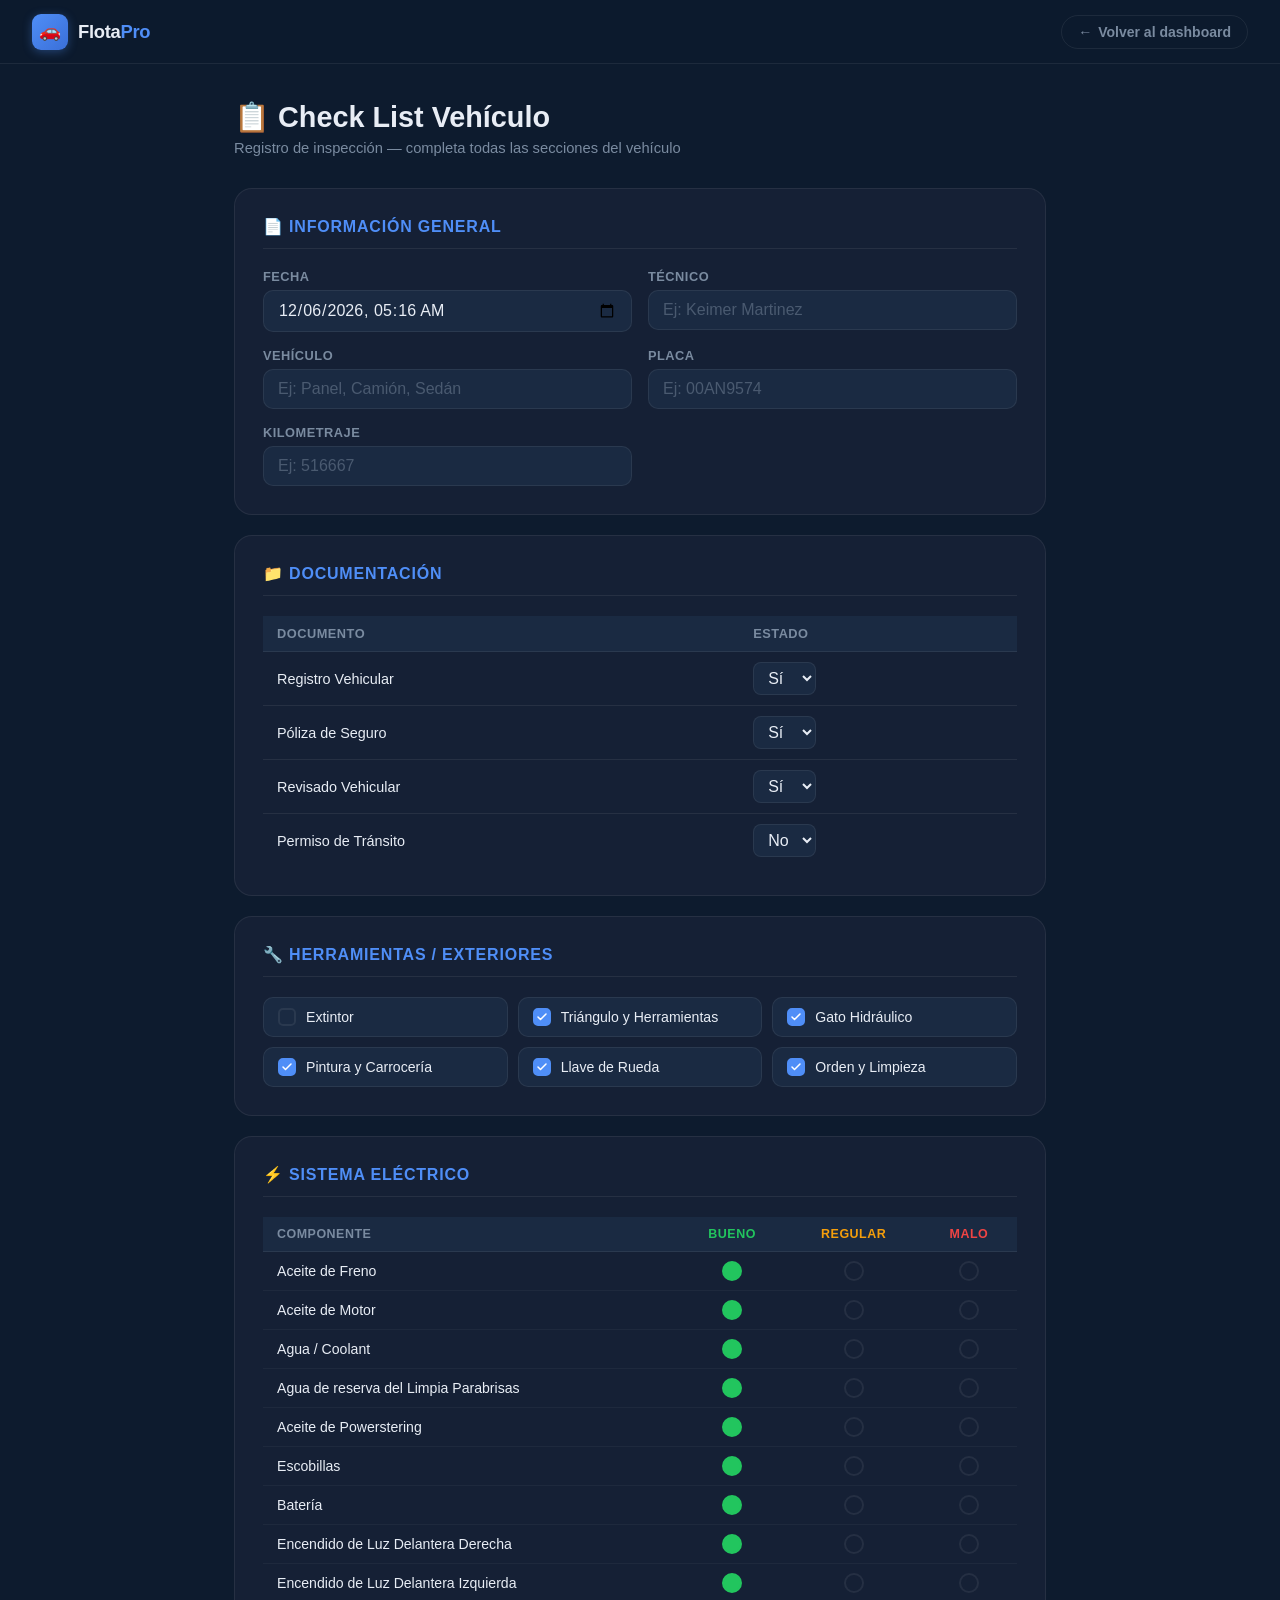
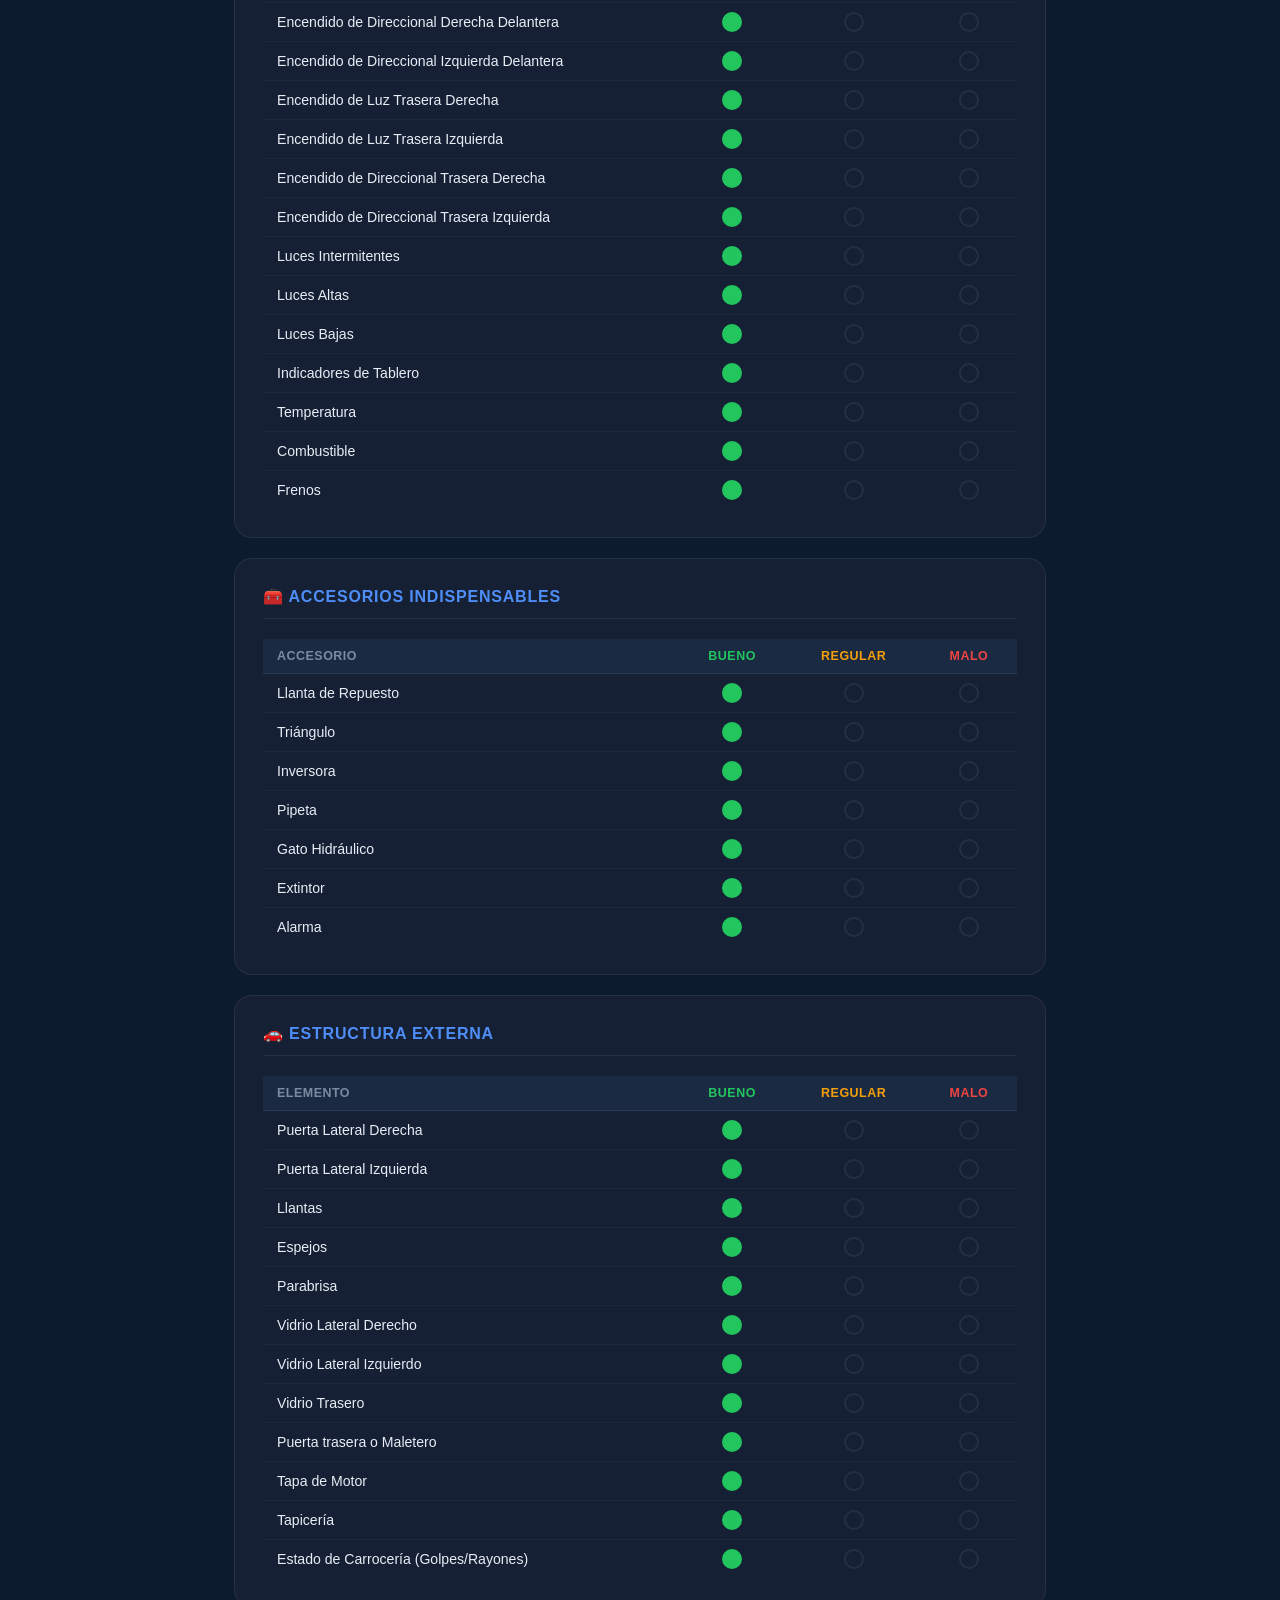
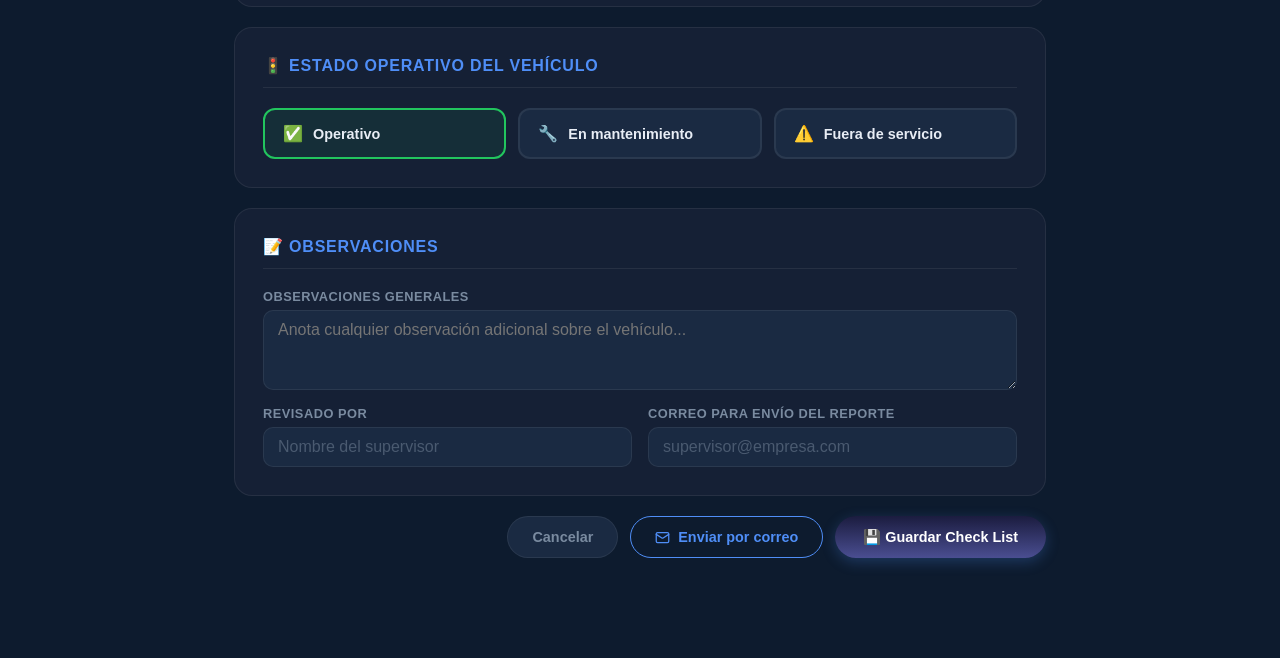
==== commit 37ce75d4: "responsive media forms" ====
--- a/agregar-auto.html
+++ b/agregar-auto.html
@@ -18,7 +18,8 @@
     </a>
     <div class="header-actions">
       <a href="index.html" class="btn-back-header">
-        ← Volver al dashboard
+        ←
+        <span class="back-text">Volver al dashboard</span>
       </a>
     </div>
   </header>
--- a/agregar-auto.css
+++ b/agregar-auto.css
@@ -409,143 +409,99 @@
   font-size: 16px !important;
 }
 
-/* TABLET */
-@media (min-width: 641px) and (max-width: 1024px) {
-  .page-wrap {
-    padding: 28px 20px 50px;
-  }
-
-  .form-grid {
-    grid-template-columns: 1fr 1fr;
-  }
-
-  .checks-grid {
-    grid-template-columns: repeat(3, 1fr);
-  }
-}
-
-/* MÓVIL */
-@media (max-width: 640px) {
-  .main-header {
-    padding: 0 14px;
-    height: 56px;
-  }
-
-  .page-wrap {
-    padding: 18px 14px 70px;
-  }
-
-  /* Título */
-  .page-title-block h1 {
-    font-size: 1.35rem;
-  }
-
-  .page-title-block p {
+/* ── FIX HEADER MÓVIL ── */
+.main-header {
+  display: flex;
+  align-items: center;
+  justify-content: space-between;
+  padding: 0 14px;
+  height: auto;
+  /* ← ya no altura fija */
+  min-height: 56px;
+  flex-wrap: nowrap;
+  gap: 8px;
+  background: rgba(13, 27, 46, 0.97);
+  border-bottom: 1px solid var(--border);
+  position: sticky;
+  top: 0;
+  z-index: 200;
+  backdrop-filter: blur(14px);
+}
+
+.header-brand {
+  display: flex;
+  align-items: center;
+  gap: 8px;
+  text-decoration: none;
+  flex-shrink: 0;
+  /* ← nunca se encoge */
+  min-width: 0;
+}
+
+.brand-name {
+  font-size: 1rem;
+  font-weight: 800;
+  color: var(--text);
+  white-space: nowrap;
+}
+
+.brand-name span {
+  color: #4f8ef7;
+}
+
+.header-actions {
+  display: flex;
+  align-items: center;
+  gap: 8px;
+  flex-shrink: 1;
+  /* ← puede encogerse */
+  min-width: 0;
+}
+
+.btn-back-header {
+  background: transparent;
+  border: 1.5px solid var(--border);
+  color: var(--text-muted);
+  font-family: 'Segoe UI', Arial, sans-serif;
+  font-size: 0.82rem;
+  font-weight: 600;
+  padding: 7px 12px;
+  border-radius: 50px;
+  cursor: pointer;
+  text-decoration: none;
+  display: inline-flex;
+  align-items: center;
+  gap: 5px;
+  white-space: nowrap;
+  transition: border-color 0.2s, color 0.2s;
+}
+
+.btn-back-header:hover {
+  border-color: #4f8ef7;
+  color: #4f8ef7;
+}
+
+/* En móvil: ocultar texto, dejar solo la flecha */
+@media (max-width: 480px) {
+  .back-text {
+    display: none;
+  }
+
+  .btn-back-header {
+    padding: 8px 11px;
+    border-radius: 50%;
+    width: 36px;
+    height: 36px;
+    justify-content: center;
+  }
+
+  .brand-logo {
+    width: 30px;
+    height: 30px;
     font-size: 0.85rem;
   }
 
-  /* Secciones */
-  .form-section {
-    padding: 18px 14px;
-    border-radius: 14px;
-    margin-bottom: 14px;
-  }
-
-  .form-section h2 {
-    font-size: 0.82rem;
-    margin-bottom: 14px;
-  }
-
-  /* Grid: 1 columna */
-  .form-grid {
-    grid-template-columns: 1fr;
-    gap: 12px;
-  }
-
-  .checks-grid {
-    grid-template-columns: 1fr 1fr;
-    gap: 8px;
-  }
-
-  .check-item {
-    padding: 10px 10px;
-    font-size: 0.82rem;
-    gap: 8px;
-  }
-
-  /* Tabla de docs: compacta */
-  .docs-table th,
-  .docs-table td {
-    padding: 8px 10px;
-    font-size: 0.84rem;
-  }
-
-  /* Tabla checklist (Bueno/Regular/Malo) */
-  .check-table th,
-  .check-table td {
-    padding: 8px 6px;
-    font-size: 0.8rem;
-  }
-
-  /* Etiqueta del componente: más angosta */
-  .check-table th:first-child,
-  .check-table td:first-child {
-    width: 50%;
-  }
-
-  /* Radio buttons más grandes (más fáciles de tocar) */
-  .radio-pill {
-    width: 22px;
-    height: 22px;
-  }
-
-  /* Status options: columna */
-  .status-options {
-    flex-direction: column;
-    gap: 8px;
-  }
-
-  .status-option {
-    min-width: unset;
-    padding: 12px 14px;
-  }
-
-  /* Acciones: columna */
-  .form-actions {
-    flex-direction: column-reverse;
-    gap: 10px;
-    position: sticky;
-    bottom: 0;
-    background: var(--bg);
-    padding: 14px;
-    margin: 0 -14px;
-    border-top: 1px solid var(--border);
-  }
-
-  .btn-submit,
-  .btn-email,
-  .btn-cancel {
-    width: 100%;
-    justify-content: center;
-    min-height: 48px;
-    /* área táctil cómoda */
-    border-radius: 12px;
-  }
-}
-
-/* Móvil muy pequeño */
-@media (max-width: 380px) {
-  .checks-grid {
-    grid-template-columns: 1fr;
-  }
-
-  .check-table th:not(:first-child),
-  .check-table td:not(:first-child) {
-    padding: 6px 2px;
-  }
-
-  .radio-pill {
-    width: 20px;
-    height: 20px;
+  .brand-name {
+    font-size: 0.95rem;
   }
 }
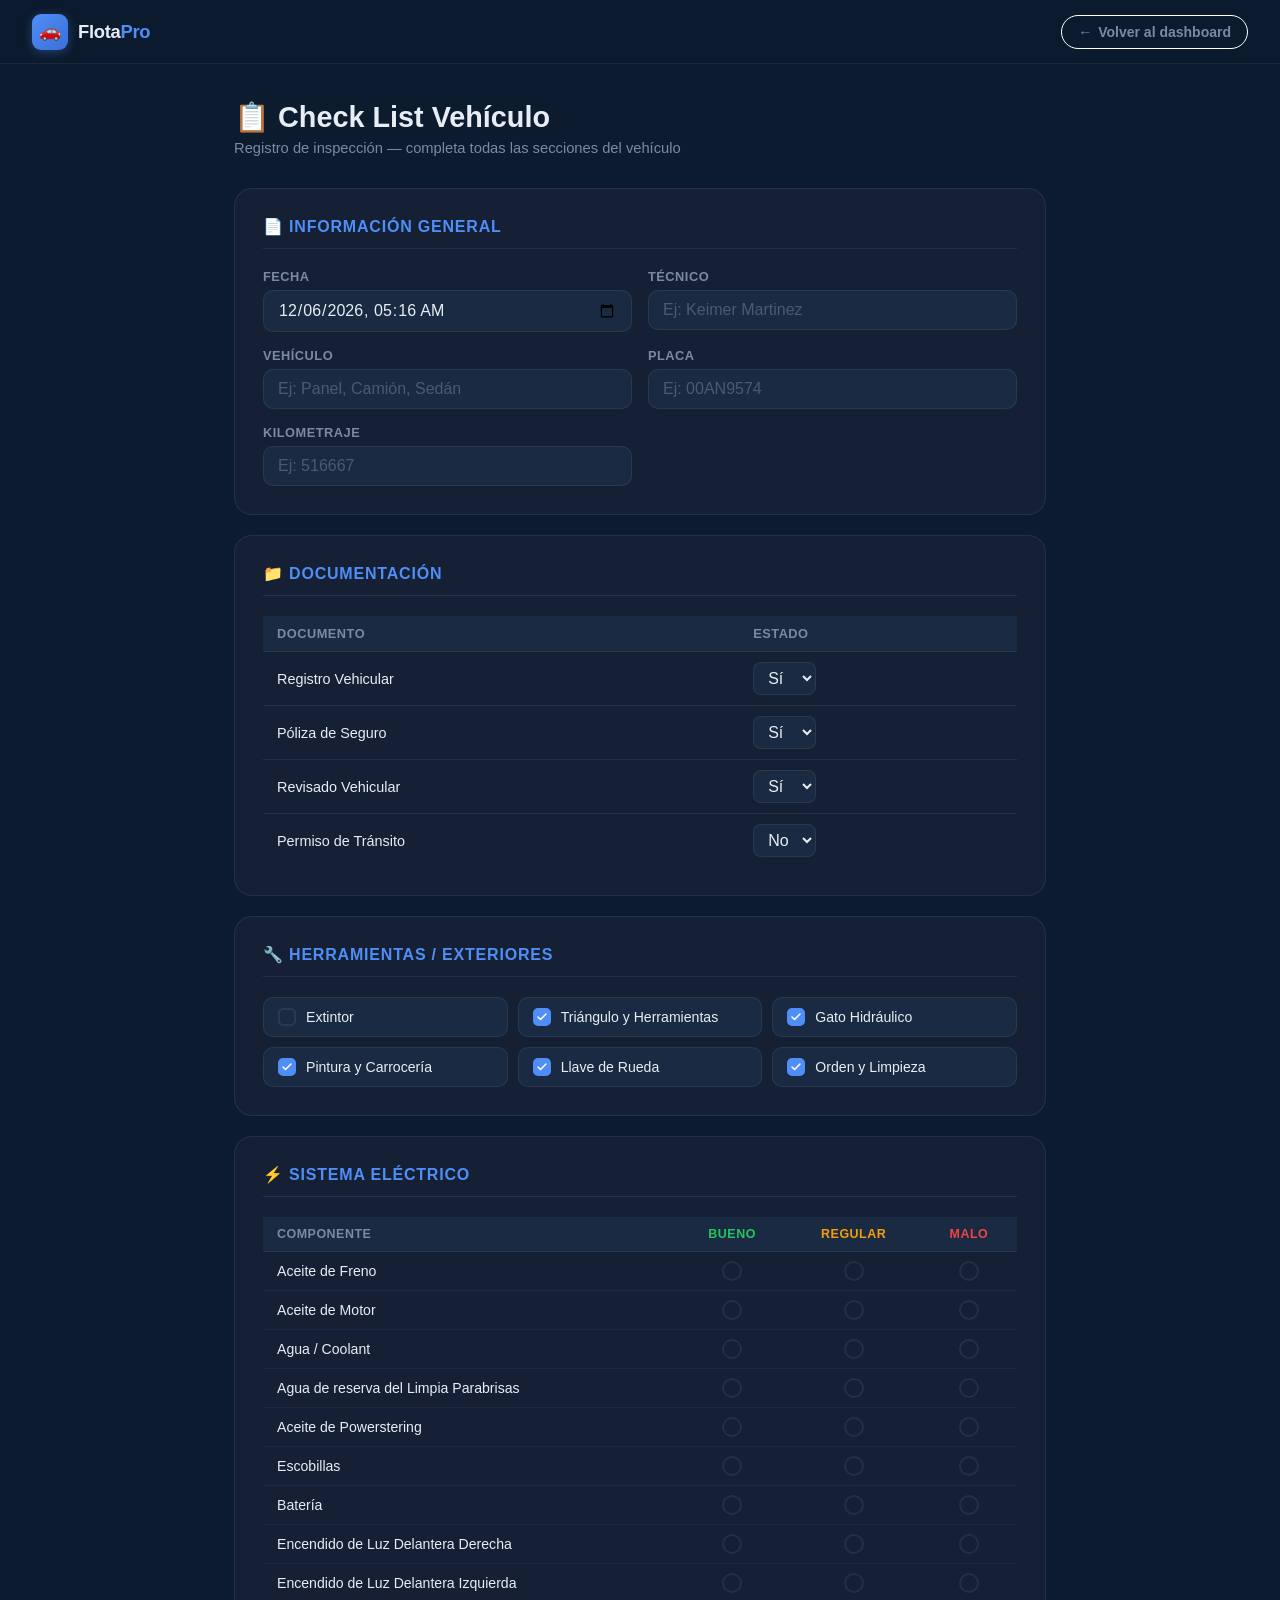
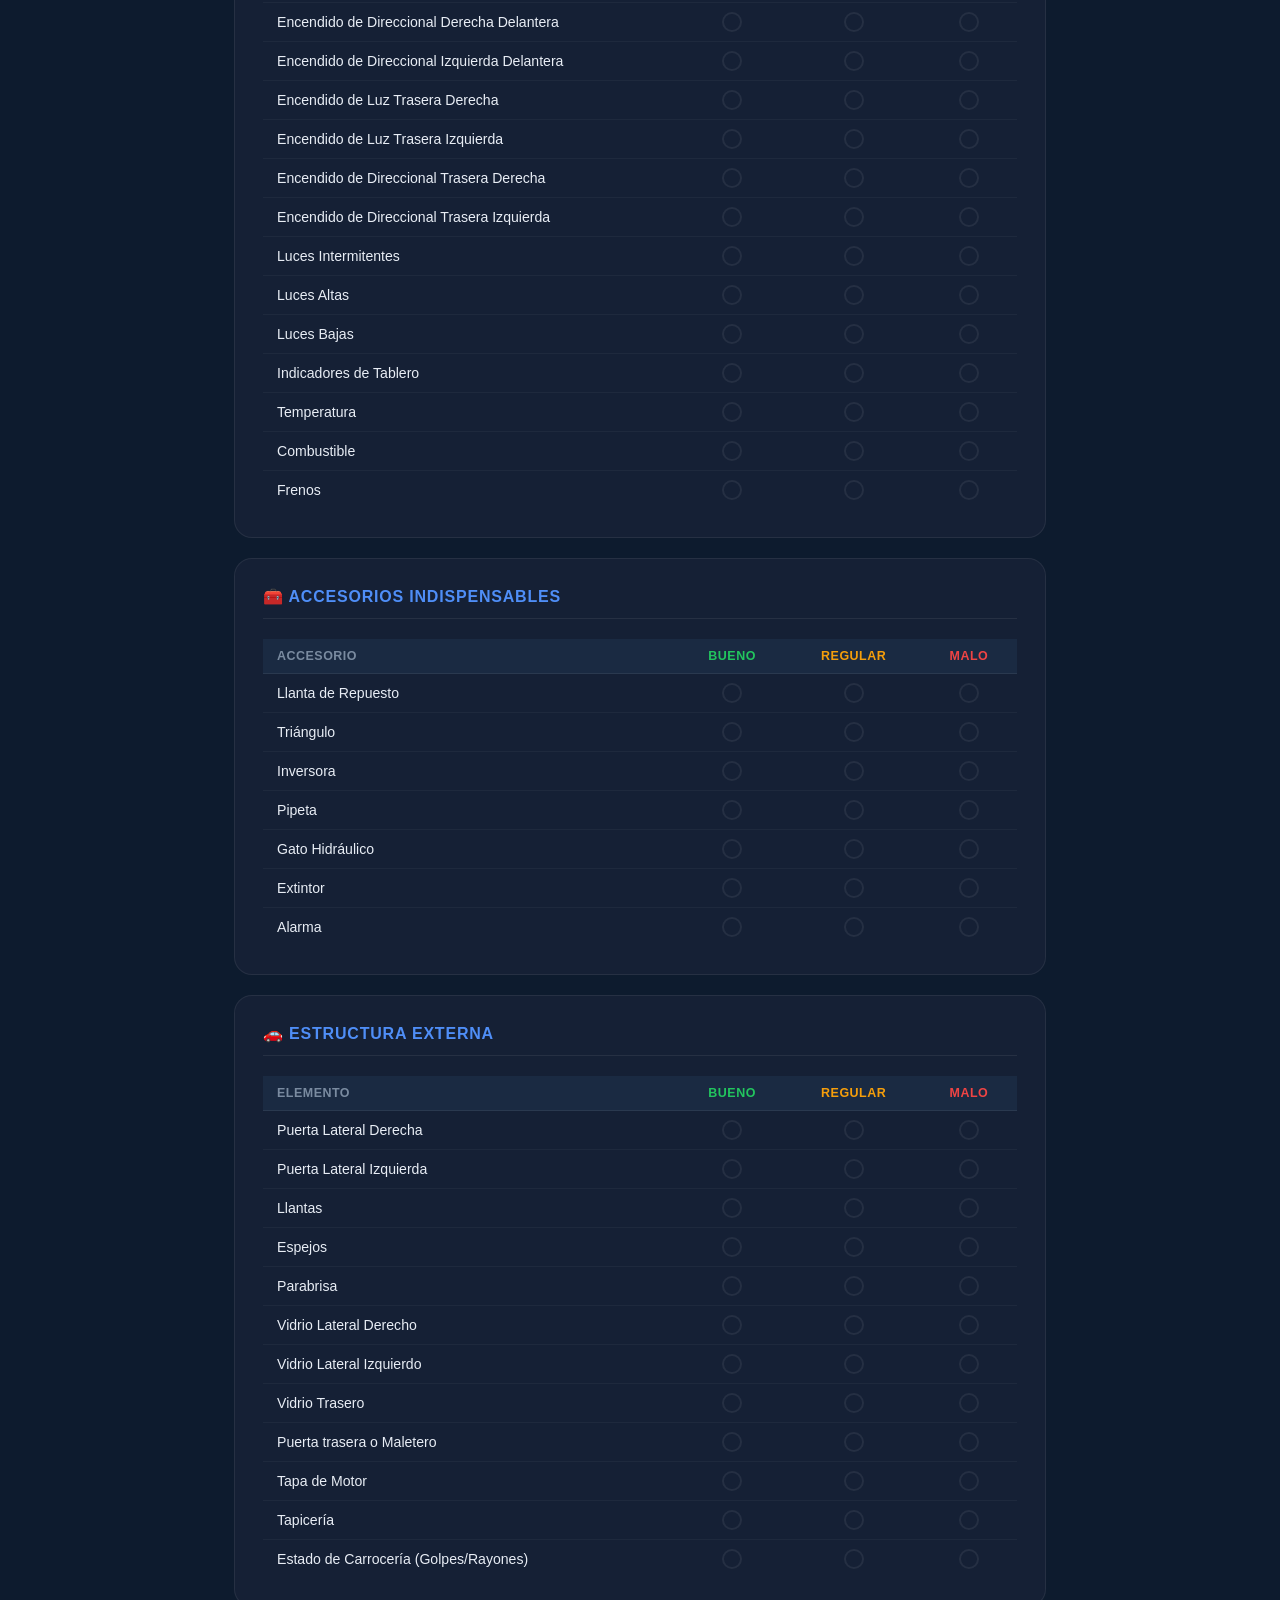
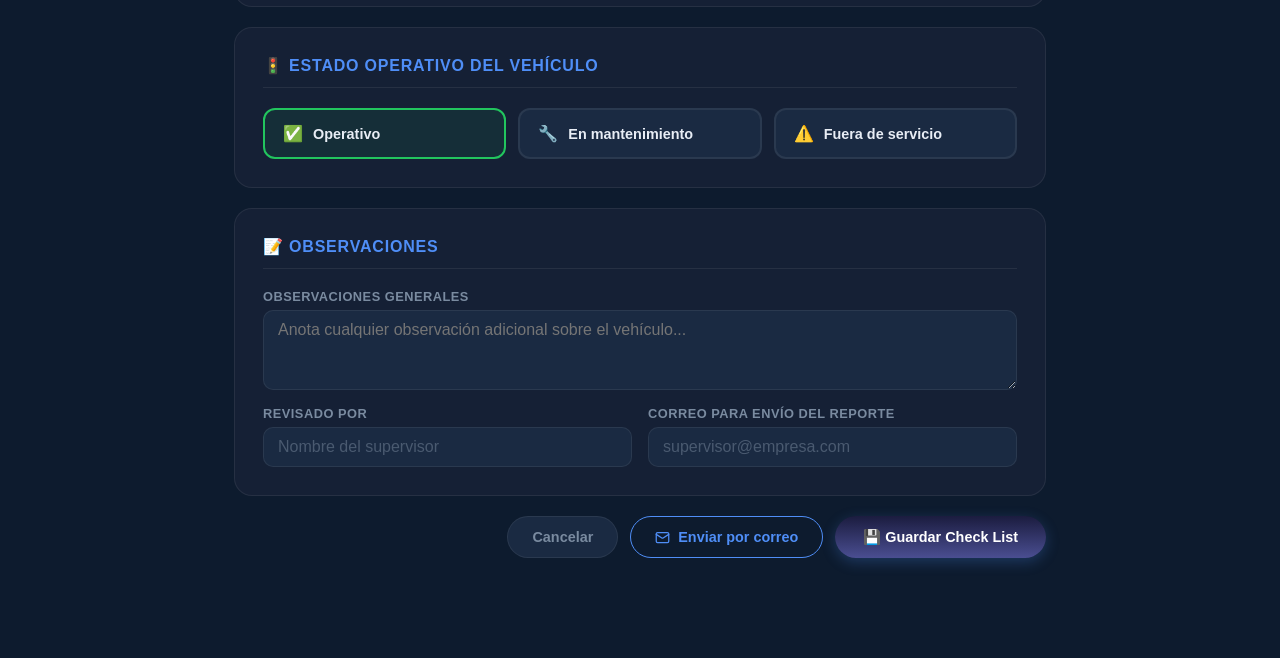
==== commit 41fcb159: "forms checked default" ====
--- a/agregar-auto.html
+++ b/agregar-auto.html
@@ -239,7 +239,7 @@
         const tr = document.createElement('tr');
         tr.innerHTML = `
           <td>${item}</td>
-          <td><input type="radio" class="radio-pill radio-bueno"   name="${id}" value="bueno"   checked></td>
+          <td><input type="radio" class="radio-pill radio-bueno"   name="${id}" value="bueno" ></td>
           <td><input type="radio" class="radio-pill radio-regular" name="${id}" value="regular"></td>
           <td><input type="radio" class="radio-pill radio-malo"    name="${id}" value="malo"></td>
         `;
--- a/style.css
+++ b/style.css
@@ -19,403 +19,28 @@
   font-family: 'Segoe UI', Arial, sans-serif;
   background: var(--bg);
   color: var(--text);
-  padding: 32px;
+  padding: 0;
+  margin: 0;
   min-height: 100vh;
+  overflow-x: hidden;
 }
 
 /* HEADER */
-.header {
-  display: flex;
-  justify-content: space-between;
-  align-items: flex-start;
-  margin-bottom: 28px;
-}
-
-.header-left h1 {
-  font-size: 2rem;
-  font-weight: 800;
-  display: flex;
-  align-items: center;
-  gap: 12px;
-  color: var(--text);
-}
-
-.header-left h1 .icon {
-  font-size: 1.8rem;
-}
-
-.header-left p {
-  color: var(--text-muted);
-  margin-top: 4px;
-  font-size: 0.95rem;
-}
-
-.btn-primary {
-  position: relative;
-  display: inline-block;
-  background: linear-gradient(to bottom, #1b1c3f, #4a4e91);
-  /* Gradient background */
-  color: white;
-  /* White text color */
-  font-family: "Segoe UI", sans-serif;
-  /* Stylish and legible font */
-  font-weight: bold;
-  font-size: 18px;
-  /* Large font size */
-  border: none;
-  /* No border */
-  border-radius: 30px;
-  /* Rounded corners */
-  padding: 14px 28px;
-  /* Large padding */
-  cursor: pointer;
-  /* Cursor on hover */
-  box-shadow: 0 5px 15px rgba(0, 0, 0, 0.2);
-  /* Subtle shadow */
-  animation: button-shimmer 2s infinite;
-  transition: all 0.3s ease-in-out;
-  /* Smooth transition */
-}
-
-.btn-primary:hover {
-  background: linear-gradient(to bottom, #2c2f63, #5b67b7);
-  animation: button-particles 1s ease-in-out infinite;
-  transform: translateY(-2px);
-}
-
-/* STATS */
-.stats-grid {
-  display: grid;
-  grid-template-columns: repeat(3, 1fr);
-  gap: 16px;
-  margin-bottom: 28px;
-}
-
-.stat-card {
-  background: var(--bg-card);
-  border: 1px solid var(--border);
-  border-radius: 16px;
-  padding: 24px 28px;
-  display: flex;
-  align-items: center;
-  gap: 18px;
-}
-
-.stat-icon {
-  font-size: 1.8rem;
-}
-
-.stat-value {
-  font-size: 2rem;
-  font-weight: 800;
-  color: var(--text);
-}
-
-.stat-label {
-  color: var(--text-muted);
-  font-size: 0.9rem;
-}
-
-/* TABS */
-.tabs {
-  display: flex;
-  gap: 0;
-  margin-bottom: 24px;
-}
-
-.tab {
-  padding: 10px 26px;
-  border-radius: 50px;
-  border: 1.5px solid var(--border);
-  background: var(--bg-card);
-  font-size: 0.95rem;
-  cursor: pointer;
-  font-weight: 500;
-  color: var(--text-muted);
-  transition: all 0.2s;
-}
-
-.tab.active {
-  background: var(--purple);
-  color: #fff;
-  border-color: var(--purple);
-}
-
-.tab:first-child {
-  margin-right: 8px;
-}
-
-/* CARDS & CHARTS */
-.charts-row {
-  display: grid;
-  grid-template-columns: 1fr 1fr;
-  gap: 20px;
-  margin-bottom: 20px;
-}
-
-.card {
-  background: var(--bg-card);
-  border: 1px solid var(--border);
-  border-radius: 18px;
-  padding: 28px;
-}
-
-.card h3 {
-  font-size: 1rem;
-  font-weight: 600;
-  margin-bottom: 20px;
-  color: var(--text);
-}
-
-.fuel-card {
-  margin-bottom: 20px;
-}
-
-/* INDIVIDUAL AUTOS */
-.individual-title {
-  font-size: 1.1rem;
-  font-weight: 700;
-  margin-bottom: 20px;
-  color: var(--text);
-}
-
-.autos-grid {
-  display: grid;
-  grid-template-columns: repeat(3, 1fr);
-  gap: 16px;
-}
-
-.auto-card {
-  background: var(--bg-card);
-  border: 1px solid var(--border);
-  border-radius: 18px;
-  padding: 22px;
-}
-
-.auto-card h4 {
-  font-size: 1rem;
-  font-weight: 700;
-  margin-bottom: 2px;
-  color: var(--text);
-}
-
-.auto-card p {
-  font-size: 0.82rem;
-  color: var(--text-muted);
-  margin-bottom: 12px;
-}
-
-/* DONUT LEGEND */
-.donut-legend {
-  display: flex;
-  gap: 20px;
-  margin-top: 12px;
-  justify-content: center;
-  flex-wrap: wrap;
-}
-
-.legend-item {
-  display: flex;
-  align-items: center;
-  gap: 6px;
-  font-size: 0.85rem;
-  color: var(--text-muted);
-}
-
-.legend-dot {
-  width: 12px;
-  height: 12px;
-  border-radius: 50%;
-}
-
-/* LIST VIEW */
-#list-view {
-  display: none;
-}
-
-.autos-list {
-  display: flex;
-  flex-direction: column;
-  gap: 12px;
-}
-
-.auto-row {
-  background: var(--bg-card);
-  border: 1px solid var(--border);
-  border-radius: 14px;
-  padding: 18px 24px;
-  display: flex;
-  align-items: center;
-  justify-content: space-between;
-}
-
-.auto-row-info h4 {
-  font-weight: 700;
-  color: var(--text);
-}
-
-.auto-row-info p {
-  color: var(--text-muted);
-  font-size: 0.85rem;
-}
-
-.status-badge {
-  padding: 5px 14px;
-  border-radius: 50px;
-  font-size: 0.8rem;
-  font-weight: 600;
-}
-
-.badge-operativo {
-  background: rgba(34, 197, 94, 0.15);
-  color: #4ade80;
-  border: 1px solid rgba(34, 197, 94, 0.3);
-}
-
-.badge-mantenimiento {
-  background: rgba(245, 158, 11, 0.15);
-  color: #fbbf24;
-  border: 1px solid rgba(245, 158, 11, 0.3);
-}
-
-.badge-fuera {
-  background: rgba(239, 68, 68, 0.15);
-  color: #f87171;
-  border: 1px solid rgba(239, 68, 68, 0.3);
-}
-
-.fuel-bar-wrap {
-  display: flex;
-  align-items: center;
-  gap: 10px;
-  width: 140px;
-}
-
-.fuel-bar-bg {
-  background: var(--bg-card2);
-  border-radius: 50px;
-  height: 8px;
-  flex: 1;
-  overflow: hidden;
-}
-
-.fuel-bar-fill {
-  height: 8px;
-  border-radius: 50px;
-}
-
-.fuel-text {
-  font-size: 0.85rem;
-  font-weight: 600;
-  width: 36px;
-  text-align: right;
-  color: var(--text);
-}
-
-/* RESPONSIVE MOBILE */
-@media (max-width: 640px) {
-  body {
-    padding: 16px;
-  }
-
-  .header {
-    flex-direction: column;
-    gap: 14px;
-  }
-
-  .btn-primary {
-    width: 100%;
-    justify-content: center;
-  }
-
-  .header-left h1 {
-    font-size: 1.5rem;
-  }
-
-  .stats-grid {
-    grid-template-columns: 1fr;
-    gap: 10px;
-  }
-
-  .stat-card {
-    padding: 16px 18px;
-  }
-
-  .stat-value {
-    font-size: 1.6rem;
-  }
-
-  .tabs {
-    width: 100%;
-  }
-
-  .tab {
-    flex: 1;
-    text-align: center;
-    padding: 10px 8px;
-    font-size: 0.9rem;
-  }
-
-  .charts-row {
-    grid-template-columns: 1fr;
-  }
-
-  .card {
-    padding: 18px;
-  }
-
-  .autos-grid {
-    grid-template-columns: 1fr;
-  }
-
-  .auto-card {
-    grid-column: auto !important;
-  }
-
-  .auto-row {
-    flex-direction: column;
-    align-items: flex-start;
-    gap: 10px;
-    padding: 16px;
-  }
-
-  .fuel-bar-wrap {
-    width: 100%;
-  }
-
-  .individual-title {
-    font-size: 1rem;
-  }
-}
-
-/* ══════════════════════════════════════
-   RESPONSIVE MÓVIL — index / dashboard
-   ══════════════════════════════════════ */
-
-*,
-*::before,
-*::after {
-  box-sizing: border-box;
-}
-
-body {
-  padding: 0;
-  overflow-x: hidden;
-}
-
-/* ── HEADER PROFESIONAL ── */
 .main-header {
   display: flex;
   align-items: center;
   justify-content: space-between;
   padding: 0 24px;
   height: 60px;
+  min-height: 60px;
+  gap: 8px;
   background: rgba(13, 27, 46, 0.97);
   border-bottom: 1px solid var(--border);
   position: sticky;
   top: 0;
   z-index: 200;
   backdrop-filter: blur(14px);
+  -webkit-backdrop-filter: blur(14px);
 }
 
 .header-brand {
@@ -443,6 +68,7 @@
   font-size: 1.1rem;
   font-weight: 800;
   color: var(--text);
+  white-space: nowrap;
 }
 
 .brand-name span {
@@ -462,6 +88,7 @@
   font-weight: 500;
   padding: 6px 12px;
   border-radius: 8px;
+  white-space: nowrap;
   transition: color 0.2s, background 0.2s;
 }
 
@@ -491,13 +118,22 @@
   display: flex;
   align-items: center;
   gap: 6px;
-  transition: border-color 0.2s, color 0.2s;
+  white-space: nowrap;
+  transition: border-color 0.2s, color 0.2s, background 0.2s;
 }
 
 .btn-login:hover {
   border-color: #4f8ef7;
   color: #4f8ef7;
   background: rgba(79, 142, 247, 0.08);
+}
+
+.btn-login svg {
+  width: 16px;
+  height: 16px;
+  display: block;
+  flex-shrink: 0;
+  stroke: currentColor;
 }
 
 .btn-add-header {
@@ -514,6 +150,7 @@
   display: inline-flex;
   align-items: center;
   gap: 6px;
+  white-space: nowrap;
   box-shadow: 0 4px 14px rgba(79, 142, 247, 0.25);
   transition: all 0.25s;
 }
@@ -523,11 +160,167 @@
   transform: translateY(-1px);
 }
 
-.shell {
-  padding: 24px;
-}
-
-/* ── MODAL ── */
+.btn-add-header svg {
+  width: 16px;
+  height: 16px;
+  display: block;
+  flex-shrink: 0;
+  stroke: white;
+}
+
+/* HAMBURGER BUTTON */
+.btn-hamburger {
+  display: none;
+  flex-direction: column;
+  justify-content: center;
+  align-items: center;
+  gap: 5px;
+  width: 38px;
+  height: 38px;
+  background: transparent;
+  border: 1.5px solid var(--border);
+  border-radius: 9px;
+  cursor: pointer;
+  flex-shrink: 0;
+  padding: 0;
+  transition: border-color 0.2s, background 0.2s;
+}
+
+.btn-hamburger:hover {
+  border-color: #4f8ef7;
+  background: rgba(79, 142, 247, 0.08);
+}
+
+.btn-hamburger .bar {
+  width: 18px;
+  height: 2px;
+  background: var(--text);
+  border-radius: 2px;
+  transition: transform 0.28s ease, opacity 0.2s ease, width 0.2s ease;
+  transform-origin: center;
+}
+
+.btn-hamburger.open .bar:nth-child(1) {
+  transform: translateY(7px) rotate(45deg);
+}
+
+.btn-hamburger.open .bar:nth-child(2) {
+  opacity: 0;
+  width: 0;
+}
+
+.btn-hamburger.open .bar:nth-child(3) {
+  transform: translateY(-7px) rotate(-45deg);
+}
+
+/* MOBILE MENU DRAWER */
+.mobile-menu {
+  display: none;
+  position: fixed;
+  top: 56px;
+  left: 0;
+  right: 0;
+  background: rgba(13, 27, 46, 0.98);
+  backdrop-filter: blur(16px);
+  -webkit-backdrop-filter: blur(16px);
+  border-bottom: 1px solid var(--border);
+  z-index: 190;
+  padding: 12px 16px 20px;
+  flex-direction: column;
+  gap: 6px;
+  animation: slideDown 0.22s ease;
+}
+
+.mobile-menu.open {
+  display: flex;
+}
+
+@keyframes slideDown {
+  from {
+    opacity: 0;
+    transform: translateY(-8px);
+  }
+
+  to {
+    opacity: 1;
+    transform: translateY(0);
+  }
+}
+
+.mobile-menu .nav-link-mobile {
+  color: var(--text-muted);
+  text-decoration: none;
+  font-size: 0.95rem;
+  font-weight: 500;
+  padding: 12px 14px;
+  border-radius: 10px;
+  display: flex;
+  align-items: center;
+  gap: 10px;
+  min-height: 48px;
+  transition: color 0.2s, background 0.2s;
+}
+
+.mobile-menu .nav-link-mobile:hover,
+.mobile-menu .nav-link-mobile.active {
+  color: var(--text);
+  background: var(--bg-card2);
+}
+
+.mobile-menu .menu-divider {
+  height: 1px;
+  background: var(--border);
+  margin: 4px 0;
+}
+
+.mobile-menu .btn-login-mobile {
+  background: transparent;
+  border: 1.5px solid var(--border);
+  color: var(--text);
+  font-family: 'Segoe UI', Arial, sans-serif;
+  font-size: 0.92rem;
+  font-weight: 600;
+  padding: 12px 16px;
+  border-radius: 12px;
+  cursor: pointer;
+  display: flex;
+  align-items: center;
+  gap: 10px;
+  width: 100%;
+  min-height: 48px;
+  transition: border-color 0.2s, color 0.2s;
+}
+
+.mobile-menu .btn-login-mobile:hover {
+  border-color: #4f8ef7;
+  color: #4f8ef7;
+}
+
+.mobile-menu .btn-add-mobile {
+  background: linear-gradient(to bottom, #1b1c3f, #4a4e91);
+  color: white;
+  font-family: 'Segoe UI', Arial, sans-serif;
+  font-weight: 700;
+  font-size: 0.92rem;
+  border: none;
+  border-radius: 12px;
+  padding: 12px 16px;
+  cursor: pointer;
+  text-decoration: none;
+  display: flex;
+  align-items: center;
+  gap: 10px;
+  width: 100%;
+  min-height: 48px;
+  box-shadow: 0 4px 14px rgba(79, 142, 247, 0.25);
+  transition: background 0.25s;
+}
+
+.mobile-menu .btn-add-mobile:hover {
+  background: linear-gradient(to bottom, #2c2f63, #5b67b7);
+}
+
+/* MODAL LOGIN */
 .modal-overlay {
   display: none;
   position: fixed;
@@ -600,7 +393,6 @@
   color: var(--text);
   font-family: 'Segoe UI', Arial, sans-serif;
   font-size: 16px;
-  /* evita zoom iOS */
   padding: 11px 14px;
   outline: none;
   transition: border-color 0.2s;
@@ -628,6 +420,11 @@
   border-radius: 10px;
   cursor: pointer;
   min-height: 44px;
+  transition: background 0.2s;
+}
+
+.btn-modal-cancel:hover {
+  background: var(--bg);
 }
 
 .btn-modal-submit {
@@ -642,18 +439,280 @@
   border: none;
   cursor: pointer;
   min-height: 44px;
-}
-
-/* ══════════════════════════════
-      TABLET: 641px–1024px
-      ══════════════════════════════ */
+  transition: background 0.2s;
+}
+
+.btn-modal-submit:hover {
+  background: linear-gradient(to bottom, #2c2f63, #5b67b7);
+}
+
+/* SHELL */
+.shell {
+  padding: 24px;
+}
+
+/* BTN PRIMARY (legacy) */
+.btn-primary {
+  position: relative;
+  display: inline-flex;
+  align-items: center;
+  justify-content: center;
+  background: linear-gradient(to bottom, #1b1c3f, #4a4e91);
+  color: white;
+  font-family: 'Segoe UI', sans-serif;
+  font-weight: bold;
+  font-size: 18px;
+  border: none;
+  border-radius: 30px;
+  padding: 14px 28px;
+  cursor: pointer;
+  box-shadow: 0 5px 15px rgba(0, 0, 0, 0.2);
+  transition: all 0.3s ease-in-out;
+}
+
+.btn-primary:hover {
+  background: linear-gradient(to bottom, #2c2f63, #5b67b7);
+  transform: translateY(-2px);
+}
+
+/* STATS */
+.stats-grid {
+  display: grid;
+  grid-template-columns: repeat(3, 1fr);
+  gap: 16px;
+  margin-bottom: 28px;
+}
+
+.stat-card {
+  background: var(--bg-card);
+  border: 1px solid var(--border);
+  border-radius: 16px;
+  padding: 24px 28px;
+  display: flex;
+  align-items: center;
+  gap: 18px;
+}
+
+.stat-icon {
+  font-size: 1.8rem;
+}
+
+.stat-value {
+  font-size: 2rem;
+  font-weight: 800;
+  color: var(--text);
+}
+
+.stat-label {
+  color: var(--text-muted);
+  font-size: 0.9rem;
+}
+
+/* TABS */
+.tabs {
+  display: flex;
+  gap: 0;
+  margin-bottom: 24px;
+}
+
+.tab {
+  padding: 10px 26px;
+  border-radius: 50px;
+  border: 1.5px solid var(--border);
+  background: var(--bg-card);
+  font-size: 0.95rem;
+  cursor: pointer;
+  font-weight: 500;
+  color: var(--text-muted);
+  transition: all 0.2s;
+}
+
+.tab.active {
+  background: var(--purple);
+  color: #fff;
+  border-color: var(--purple);
+}
+
+.tab:first-child {
+  margin-right: 8px;
+}
+
+/* CARDS & CHARTS */
+.charts-row {
+  display: grid;
+  grid-template-columns: 1fr 1fr;
+  gap: 20px;
+  margin-bottom: 20px;
+}
+
+.card {
+  background: var(--bg-card);
+  border: 1px solid var(--border);
+  border-radius: 18px;
+  padding: 28px;
+}
+
+.card h3 {
+  font-size: 1rem;
+  font-weight: 600;
+  margin-bottom: 20px;
+  color: var(--text);
+}
+
+.fuel-card {
+  margin-bottom: 20px;
+}
+
+/* INDIVIDUAL AUTOS */
+.individual-title {
+  font-size: 1.1rem;
+  font-weight: 700;
+  margin-bottom: 20px;
+  color: var(--text);
+}
+
+.autos-grid {
+  display: grid;
+  grid-template-columns: repeat(3, 1fr);
+  gap: 16px;
+}
+
+.auto-card {
+  background: var(--bg-card);
+  border: 1px solid var(--border);
+  border-radius: 18px;
+  padding: 22px;
+}
+
+.auto-card h4 {
+  font-size: 1rem;
+  font-weight: 700;
+  margin-bottom: 2px;
+  color: var(--text);
+}
+
+.auto-card p {
+  font-size: 0.82rem;
+  color: var(--text-muted);
+  margin-bottom: 12px;
+}
+
+/* DONUT LEGEND */
+.donut-legend {
+  display: flex;
+  gap: 20px;
+  margin-top: 12px;
+  justify-content: center;
+  flex-wrap: wrap;
+}
+
+.legend-item {
+  display: flex;
+  align-items: center;
+  gap: 6px;
+  font-size: 0.85rem;
+  color: var(--text-muted);
+}
+
+.legend-dot {
+  width: 12px;
+  height: 12px;
+  border-radius: 50%;
+  flex-shrink: 0;
+}
+
+/* LIST VIEW */
+#list-view {
+  display: none;
+}
+
+.autos-list {
+  display: flex;
+  flex-direction: column;
+  gap: 12px;
+}
+
+.auto-row {
+  background: var(--bg-card);
+  border: 1px solid var(--border);
+  border-radius: 14px;
+  padding: 18px 24px;
+  display: flex;
+  align-items: center;
+  justify-content: space-between;
+}
+
+.auto-row-info h4 {
+  font-weight: 700;
+  color: var(--text);
+}
+
+.auto-row-info p {
+  color: var(--text-muted);
+  font-size: 0.85rem;
+}
+
+.status-badge {
+  padding: 5px 14px;
+  border-radius: 50px;
+  font-size: 0.8rem;
+  font-weight: 600;
+}
+
+.badge-operativo {
+  background: rgba(34, 197, 94, 0.15);
+  color: #4ade80;
+  border: 1px solid rgba(34, 197, 94, 0.3);
+}
+
+.badge-mantenimiento {
+  background: rgba(245, 158, 11, 0.15);
+  color: #fbbf24;
+  border: 1px solid rgba(245, 158, 11, 0.3);
+}
+
+.badge-fuera {
+  background: rgba(239, 68, 68, 0.15);
+  color: #f87171;
+  border: 1px solid rgba(239, 68, 68, 0.3);
+}
+
+.fuel-bar-wrap {
+  display: flex;
+  align-items: center;
+  gap: 10px;
+  width: 140px;
+}
+
+.fuel-bar-bg {
+  background: var(--bg-card2);
+  border-radius: 50px;
+  height: 8px;
+  flex: 1;
+  overflow: hidden;
+}
+
+.fuel-bar-fill {
+  height: 8px;
+  border-radius: 50px;
+}
+
+.fuel-text {
+  font-size: 0.85rem;
+  font-weight: 600;
+  width: 36px;
+  text-align: right;
+  color: var(--text);
+}
+
+/* TABLET: 641px-1024px */
 @media (min-width: 641px) and (max-width: 1024px) {
   .shell {
     padding: 20px;
   }
 
   .header-nav {
-    display: none;
+    display: none !important;
   }
 
   .stats-grid {
@@ -669,45 +728,32 @@
   }
 }
 
-/* ══════════════════════════════
-      MÓVIL: hasta 640px
-      ══════════════════════════════ */
+/* MOVIL: hasta 640px */
 @media (max-width: 640px) {
   .main-header {
     padding: 0 14px;
     height: 56px;
+    min-height: 56px;
   }
 
   .header-nav {
-    display: none;
-  }
-
-  /* Texto del botón login desaparece, queda solo el ícono */
-  .login-text {
-    display: none;
-  }
-
-  .btn-login {
-    padding: 8px 10px;
-  }
-
-  /* Botón agregar: solo ícono + */
-  .add-text {
-    display: none;
-  }
-
-  .btn-add-header {
-    padding: 8px 12px;
-    font-size: 0.78rem;
+    display: none !important;
+  }
+
+  .header-actions {
+    display: none !important;
+  }
+
+  .btn-hamburger {
+    display: flex !important;
   }
 
   .shell {
     padding: 14px 14px 60px;
   }
 
-  /* Stats: 1 columna */
   .stats-grid {
-    grid-template-columns: 1fr !important;
+    grid-template-columns: 1fr;
     gap: 10px;
     margin-bottom: 20px;
   }
@@ -720,7 +766,6 @@
     font-size: 1.7rem;
   }
 
-  /* Tabs */
   .tabs {
     width: 100%;
     gap: 6px;
@@ -733,9 +778,12 @@
     font-size: 0.88rem;
   }
 
-  /* Gráficos: 1 columna */
+  .tab:first-child {
+    margin-right: 0;
+  }
+
   .charts-row {
-    grid-template-columns: 1fr !important;
+    grid-template-columns: 1fr;
     gap: 14px;
   }
 
@@ -747,9 +795,20 @@
     font-size: 0.9rem;
   }
 
-  /* Radars: 1 columna */
+  #donutChart {
+    max-height: 200px;
+  }
+
+  #barChart {
+    max-height: 200px;
+  }
+
+  #fuelChart {
+    max-height: 150px;
+  }
+
   .autos-grid {
-    grid-template-columns: 1fr !important;
+    grid-template-columns: 1fr;
     gap: 12px;
   }
 
@@ -758,7 +817,6 @@
     grid-column: auto !important;
   }
 
-  /* Lista */
   .auto-row {
     flex-direction: column;
     align-items: flex-start;
@@ -783,7 +841,7 @@
   }
 }
 
-/* Móvil muy pequeño */
+/* MOVIL PEQUEÑO: hasta 380px */
 @media (max-width: 380px) {
   .brand-logo {
     width: 28px;
@@ -794,4 +852,8 @@
   .brand-name {
     font-size: 0.9rem;
   }
+
+  .stat-value {
+    font-size: 1.5rem;
+  }
 }
--- a/forms.css
+++ b/forms.css
@@ -1,382 +1,602 @@
-body { padding: 0; }
+body {
+    padding: 0;
+}
 
 /* ── HEADER ── */
 .main-header {
-  display: flex;
-  align-items: center;
-  justify-content: space-between;
-  padding: 0 32px;
-  height: 64px;
-  background: rgba(13, 27, 46, 0.95);
-  border-bottom: 1px solid var(--border);
-  position: sticky;
-  top: 0;
-  z-index: 100;
-  backdrop-filter: blur(12px);
+    display: flex;
+    align-items: center;
+    justify-content: space-between;
+    padding: 0 32px;
+    height: 64px;
+    background: rgba(13, 27, 46, 0.95);
+    border-bottom: 1px solid var(--border);
+    position: sticky;
+    top: 0;
+    z-index: 100;
+    backdrop-filter: blur(12px);
 }
 
 .header-brand {
-  display: flex;
-  align-items: center;
-  gap: 10px;
-  text-decoration: none;
+    display: flex;
+    align-items: center;
+    gap: 10px;
+    text-decoration: none;
 }
 
 .brand-logo {
-  width: 36px; height: 36px;
-  background: linear-gradient(135deg, #4f8ef7, #3a6fd8);
-  border-radius: 9px;
-  display: flex; align-items: center; justify-content: center;
-  font-size: 1.1rem;
-  box-shadow: 0 2px 10px rgba(79,142,247,0.35);
+    width: 36px;
+    height: 36px;
+    background: linear-gradient(135deg, #4f8ef7, #3a6fd8);
+    border-radius: 9px;
+    display: flex;
+    align-items: center;
+    justify-content: center;
+    font-size: 1.1rem;
+    box-shadow: 0 2px 10px rgba(79, 142, 247, 0.35);
 }
 
 .brand-name {
-  font-size: 1.15rem; font-weight: 800;
-  color: var(--text); letter-spacing: -0.3px;
-}
-
-.brand-name span { color: #4f8ef7; }
-
-.header-actions { display: flex; align-items: center; gap: 10px; }
+    font-size: 1.15rem;
+    font-weight: 800;
+    color: var(--text);
+    letter-spacing: -0.3px;
+}
+
+.brand-name span {
+    color: #4f8ef7;
+}
+
+.header-actions {
+    display: flex;
+    align-items: center;
+    gap: 10px;
+}
 
 .btn-back-header {
-  background: transparent;
-  border: 1.5px solid var(--border);
-  color: var(--text-muted);
-  font-family: 'Segoe UI', Arial, sans-serif;
-  font-size: 0.875rem; font-weight: 600;
-  padding: 8px 16px; border-radius: 50px;
-  cursor: pointer; text-decoration: none;
-  transition: border-color 0.2s, color 0.2s;
-  display: inline-flex; align-items: center; gap: 6px;
-}
-
-.btn-back-header:hover { border-color: #4f8ef7; color: #4f8ef7; }
+    background: transparent;
+    border: 1.5px solid white;
+    color: var(--text-muted);
+    font-family: 'Segoe UI', Arial, sans-serif;
+    font-size: 0.875rem;
+    font-weight: 600;
+    padding: 8px 16px;
+    border-radius: 50px;
+    cursor: pointer;
+    text-decoration: none;
+    transition: border-color 0.2s, color 0.2s;
+    display: inline-flex;
+    align-items: center;
+    gap: 6px;
+}
+
+.btn-back-header:hover {
+    border-color: #4f8ef7;
+    color: #4f8ef7;
+}
 
 /* ── PAGE ── */
 .page-wrap {
-  max-width: 860px;
-  margin: 0 auto;
-  padding: 36px 24px 60px;
+    max-width: 860px;
+    margin: 0 auto;
+    padding: 36px 24px 60px;
 }
 
 .page-title-block {
-  margin-bottom: 32px;
+    margin-bottom: 32px;
 }
 
 .page-title-block h1 {
-  font-size: 1.8rem; font-weight: 800;
-  display: flex; align-items: center; gap: 10px;
+    font-size: 1.8rem;
+    font-weight: 800;
+    display: flex;
+    align-items: center;
+    gap: 10px;
 }
 
 .page-title-block p {
-  color: var(--text-muted); font-size: 0.92rem; margin-top: 6px;
+    color: var(--text-muted);
+    font-size: 0.92rem;
+    margin-top: 6px;
 }
 
 /* ── FORM SECTIONS ── */
 .form-section {
-  background: var(--bg-card);
-  border: 1px solid var(--border);
-  border-radius: 18px;
-  padding: 28px;
-  margin-bottom: 20px;
+    background: var(--bg-card);
+    border: 1px solid var(--border);
+    border-radius: 18px;
+    padding: 28px;
+    margin-bottom: 20px;
 }
 
 .form-section h2 {
-  font-size: 1rem; font-weight: 700;
-  color: #4f8ef7;
-  text-transform: uppercase;
-  letter-spacing: 0.8px;
-  margin-bottom: 20px;
-  padding-bottom: 12px;
-  border-bottom: 1px solid var(--border);
+    font-size: 1rem;
+    font-weight: 700;
+    color: #4f8ef7;
+    text-transform: uppercase;
+    letter-spacing: 0.8px;
+    margin-bottom: 20px;
+    padding-bottom: 12px;
+    border-bottom: 1px solid var(--border);
 }
 
 .form-grid {
-  display: grid;
-  grid-template-columns: 1fr 1fr;
-  gap: 16px;
-}
-
-.field { display: flex; flex-direction: column; gap: 6px; }
-.field.full { grid-column: 1 / -1; }
+    display: grid;
+    grid-template-columns: 1fr 1fr;
+    gap: 16px;
+}
+
+.field {
+    display: flex;
+    flex-direction: column;
+    gap: 6px;
+}
+
+.field.full {
+    grid-column: 1 / -1;
+}
 
 .field label {
-  font-size: 0.8rem; font-weight: 600;
-  color: var(--text-muted);
-  text-transform: uppercase; letter-spacing: 0.5px;
+    font-size: 0.8rem;
+    font-weight: 600;
+    color: var(--text-muted);
+    text-transform: uppercase;
+    letter-spacing: 0.5px;
 }
 
 .field input,
 .field select,
 .field textarea {
-  background: var(--bg-card2);
-  border: 1.5px solid var(--border);
-  border-radius: 10px;
-  color: var(--text);
-  font-family: 'Segoe UI', Arial, sans-serif;
-  font-size: 0.92rem;
-  padding: 10px 14px;
-  outline: none;
-  transition: border-color 0.2s;
-  width: 100%;
+    background: var(--bg-card2);
+    border: 1.5px solid var(--border);
+    border-radius: 10px;
+    color: var(--text);
+    font-family: 'Segoe UI', Arial, sans-serif;
+    font-size: 0.92rem;
+    padding: 10px 14px;
+    outline: none;
+    transition: border-color 0.2s;
+    width: 100%;
 }
 
 .field input:focus,
 .field select:focus,
-.field textarea:focus { border-color: #4f8ef7; }
-
-.field select option { background: var(--bg-card2); }
-
-.field textarea { resize: vertical; min-height: 80px; }
+.field textarea:focus {
+    border-color: #4f8ef7;
+}
+
+.field select option {
+    background: var(--bg-card2);
+}
+
+.field textarea {
+    resize: vertical;
+    min-height: 80px;
+}
 
 /* ── DOCS TABLE ── */
 .docs-table {
-  width: 100%;
-  border-collapse: collapse;
-  margin-top: 4px;
+    width: 100%;
+    border-collapse: collapse;
+    margin-top: 4px;
 }
 
 .docs-table th {
-  background: var(--bg-card2);
-  color: var(--text-muted);
-  font-size: 0.8rem;
-  font-weight: 600;
-  text-transform: uppercase;
-  letter-spacing: 0.5px;
-  padding: 10px 14px;
-  text-align: left;
-  border-bottom: 1px solid var(--border);
+    background: var(--bg-card2);
+    color: var(--text-muted);
+    font-size: 0.8rem;
+    font-weight: 600;
+    text-transform: uppercase;
+    letter-spacing: 0.5px;
+    padding: 10px 14px;
+    text-align: left;
+    border-bottom: 1px solid var(--border);
 }
 
 .docs-table td {
-  padding: 10px 14px;
-  border-bottom: 1px solid var(--border);
-  font-size: 0.9rem;
-}
-
-.docs-table tr:last-child td { border-bottom: none; }
+    padding: 10px 14px;
+    border-bottom: 1px solid var(--border);
+    font-size: 0.9rem;
+}
+
+.docs-table tr:last-child td {
+    border-bottom: none;
+}
 
 .docs-table select {
-  background: var(--bg-card2);
-  border: 1.5px solid var(--border);
-  border-radius: 8px;
-  color: var(--text);
-  font-family: 'Segoe UI', Arial, sans-serif;
-  font-size: 0.88rem;
-  padding: 6px 10px;
-  outline: none;
-  cursor: pointer;
-  transition: border-color 0.2s;
-}
-
-.docs-table select:focus { border-color: #4f8ef7; }
+    background: var(--bg-card2);
+    border: 1.5px solid var(--border);
+    border-radius: 8px;
+    color: var(--text);
+    font-family: 'Segoe UI', Arial, sans-serif;
+    font-size: 0.88rem;
+    padding: 6px 10px;
+    outline: none;
+    cursor: pointer;
+    transition: border-color 0.2s;
+}
+
+.docs-table select:focus {
+    border-color: #4f8ef7;
+}
 
 /* ── CHECK TABLE (Bueno/Regular/Malo) ── */
 .check-table {
-  width: 100%;
-  border-collapse: collapse;
+    width: 100%;
+    border-collapse: collapse;
 }
 
 .check-table th {
-  background: var(--bg-card2);
-  color: var(--text-muted);
-  font-size: 0.78rem;
-  font-weight: 600;
-  text-transform: uppercase;
-  letter-spacing: 0.5px;
-  padding: 10px 14px;
-  border-bottom: 1px solid var(--border);
-}
-
-.check-table th:first-child { text-align: left; width: 55%; }
-.check-table th:not(:first-child) { text-align: center; }
+    background: var(--bg-card2);
+    color: var(--text-muted);
+    font-size: 0.78rem;
+    font-weight: 600;
+    text-transform: uppercase;
+    letter-spacing: 0.5px;
+    padding: 10px 14px;
+    border-bottom: 1px solid var(--border);
+}
+
+.check-table th:first-child {
+    text-align: left;
+    width: 55%;
+}
+
+.check-table th:not(:first-child) {
+    text-align: center;
+}
 
 .check-table td {
-  padding: 9px 14px;
-  border-bottom: 1px solid rgba(255,255,255,0.04);
-  font-size: 0.88rem;
-  color: var(--text);
-}
-
-.check-table td:not(:first-child) { text-align: center; }
-
-.check-table tr:last-child td { border-bottom: none; }
-
-.check-table tr:hover td { background: rgba(79,142,247,0.04); }
+    padding: 9px 14px;
+    border-bottom: 1px solid rgba(255, 255, 255, 0.04);
+    font-size: 0.88rem;
+    color: var(--text);
+}
+
+.check-table td:not(:first-child) {
+    text-align: center;
+}
+
+.check-table tr:last-child td {
+    border-bottom: none;
+}
+
+.check-table tr:hover td {
+    background: rgba(79, 142, 247, 0.04);
+}
 
 /* Radio pills */
 .radio-pill {
-  appearance: none;
-  width: 20px; height: 20px;
-  border: 2px solid var(--border);
-  border-radius: 50%;
-  cursor: pointer;
-  position: relative;
-  transition: border-color 0.15s, background 0.15s;
-  vertical-align: middle;
-}
-
-.radio-bueno:checked  { border-color: #22c55e; background: #22c55e; }
-.radio-regular:checked { border-color: #f59e0b; background: #f59e0b; }
-.radio-malo:checked   { border-color: #ef4444; background: #ef4444; }
-
-.radio-bueno:hover   { border-color: #22c55e; }
-.radio-regular:hover { border-color: #f59e0b; }
-.radio-malo:hover    { border-color: #ef4444; }
+    appearance: none;
+    width: 20px;
+    height: 20px;
+    border: 2px solid var(--border);
+    border-radius: 50%;
+    cursor: pointer;
+    position: relative;
+    transition: border-color 0.15s, background 0.15s;
+    vertical-align: middle;
+}
+
+.radio-bueno:checked {
+    border-color: #22c55e;
+    background: #22c55e;
+}
+
+.radio-regular:checked {
+    border-color: #f59e0b;
+    background: #f59e0b;
+}
+
+.radio-malo:checked {
+    border-color: #ef4444;
+    background: #ef4444;
+}
+
+.radio-bueno:hover {
+    border-color: #22c55e;
+}
+
+.radio-regular:hover {
+    border-color: #f59e0b;
+}
+
+.radio-malo:hover {
+    border-color: #ef4444;
+}
 
 /* ── CHECKBOXES ── */
 .checks-grid {
-  display: grid;
-  grid-template-columns: repeat(3, 1fr);
-  gap: 10px;
+    display: grid;
+    grid-template-columns: repeat(3, 1fr);
+    gap: 10px;
 }
 
 .check-item {
-  display: flex;
-  align-items: center;
-  gap: 10px;
-  background: var(--bg-card2);
-  border: 1.5px solid var(--border);
-  border-radius: 10px;
-  padding: 10px 14px;
-  cursor: pointer;
-  transition: border-color 0.2s;
-  font-size: 0.88rem;
-}
-
-.check-item:hover { border-color: #4f8ef7; }
+    display: flex;
+    align-items: center;
+    gap: 10px;
+    background: var(--bg-card2);
+    border: 1.5px solid var(--border);
+    border-radius: 10px;
+    padding: 10px 14px;
+    cursor: pointer;
+    transition: border-color 0.2s;
+    font-size: 0.88rem;
+}
+
+.check-item:hover {
+    border-color: #4f8ef7;
+}
 
 .check-item input[type="checkbox"] {
-  appearance: none;
-  width: 18px; height: 18px;
-  border: 2px solid var(--border);
-  border-radius: 5px;
-  cursor: pointer;
-  flex-shrink: 0;
-  transition: background 0.15s, border-color 0.15s;
+    appearance: none;
+    width: 18px;
+    height: 18px;
+    border: 2px solid var(--border);
+    border-radius: 5px;
+    cursor: pointer;
+    flex-shrink: 0;
+    transition: background 0.15s, border-color 0.15s;
 }
 
 .check-item input[type="checkbox"]:checked {
-  background: #4f8ef7;
-  border-color: #4f8ef7;
-  background-image: url("data:image/svg+xml,%3Csvg xmlns='http://www.w3.org/2000/svg' viewBox='0 0 24 24' fill='none' stroke='white' stroke-width='3' stroke-linecap='round' stroke-linejoin='round'%3E%3Cpolyline points='20 6 9 17 4 12'/%3E%3C/svg%3E");
-  background-size: 12px;
-  background-repeat: no-repeat;
-  background-position: center;
+    background: #4f8ef7;
+    border-color: #4f8ef7;
+    background-image: url("data:image/svg+xml,%3Csvg xmlns='http://www.w3.org/2000/svg' viewBox='0 0 24 24' fill='none' stroke='white' stroke-width='3' stroke-linecap='round' stroke-linejoin='round'%3E%3Cpolyline points='20 6 9 17 4 12'/%3E%3C/svg%3E");
+    background-size: 12px;
+    background-repeat: no-repeat;
+    background-position: center;
 }
 
 /* ── STATUS OPTIONS ── */
 .status-options {
-  display: flex; gap: 12px; flex-wrap: wrap;
+    display: flex;
+    gap: 12px;
+    flex-wrap: wrap;
 }
 
 .status-option {
-  flex: 1; min-width: 130px;
-  display: flex; align-items: center; gap: 10px;
-  background: var(--bg-card2);
-  border: 2px solid var(--border);
-  border-radius: 12px;
-  padding: 14px 18px;
-  cursor: pointer;
-  transition: border-color 0.2s, background 0.2s;
-}
-
-.status-option input[type="radio"] { display: none; }
+    flex: 1;
+    min-width: 130px;
+    display: flex;
+    align-items: center;
+    gap: 10px;
+    background: var(--bg-card2);
+    border: 2px solid var(--border);
+    border-radius: 12px;
+    padding: 14px 18px;
+    cursor: pointer;
+    transition: border-color 0.2s, background 0.2s;
+}
+
+.status-option input[type="radio"] {
+    display: none;
+}
 
 .status-option.operativo:has(input:checked) {
-  border-color: #22c55e;
-  background: rgba(34,197,94,0.08);
+    border-color: #22c55e;
+    background: rgba(34, 197, 94, 0.08);
 }
 
 .status-option.mantenimiento:has(input:checked) {
-  border-color: #f59e0b;
-  background: rgba(245,158,11,0.08);
+    border-color: #f59e0b;
+    background: rgba(245, 158, 11, 0.08);
 }
 
 .status-option.fuera:has(input:checked) {
-  border-color: #ef4444;
-  background: rgba(239,68,68,0.08);
-}
-
-.status-label { font-weight: 600; font-size: 0.9rem; }
+    border-color: #ef4444;
+    background: rgba(239, 68, 68, 0.08);
+}
+
+.status-label {
+    font-weight: 600;
+    font-size: 0.9rem;
+}
 
 /* ── ACTIONS ── */
 .form-actions {
-  display: flex;
-  gap: 12px;
-  justify-content: flex-end;
-  margin-top: 8px;
+    display: flex;
+    gap: 12px;
+    justify-content: flex-end;
+    margin-top: 8px;
 }
 
 .btn-cancel {
-  background: var(--bg-card2);
-  border: 1.5px solid var(--border);
-  color: var(--text-muted);
-  font-family: 'Segoe UI', Arial, sans-serif;
-  font-size: 0.9rem; font-weight: 600;
-  padding: 12px 24px; border-radius: 50px;
-  cursor: pointer; text-decoration: none;
-  transition: background 0.2s;
-}
-
-.btn-cancel:hover { background: var(--bg); }
+    background: var(--bg-card2);
+    border: 1.5px solid var(--border);
+    color: var(--text-muted);
+    font-family: 'Segoe UI', Arial, sans-serif;
+    font-size: 0.9rem;
+    font-weight: 600;
+    padding: 12px 24px;
+    border-radius: 50px;
+    cursor: pointer;
+    text-decoration: none;
+    transition: background 0.2s;
+}
+
+.btn-cancel:hover {
+    background: var(--bg);
+}
 
 .btn-submit {
-  background: linear-gradient(to bottom, #1b1c3f, #4a4e91);
-  color: white;
-  font-family: 'Segoe UI', Arial, sans-serif;
-  font-size: 0.9rem; font-weight: 700;
-  padding: 12px 28px; border-radius: 50px;
-  border: none; cursor: pointer;
-  box-shadow: 0 4px 14px rgba(79,142,247,0.25);
-  transition: all 0.25s;
-  display: flex; align-items: center; gap: 8px;
+    background: linear-gradient(to bottom, #1b1c3f, #4a4e91);
+    color: white;
+    font-family: 'Segoe UI', Arial, sans-serif;
+    font-size: 0.9rem;
+    font-weight: 700;
+    padding: 12px 28px;
+    border-radius: 50px;
+    border: none;
+    cursor: pointer;
+    box-shadow: 0 4px 14px rgba(79, 142, 247, 0.25);
+    transition: all 0.25s;
+    display: flex;
+    align-items: center;
+    gap: 8px;
 }
 
 .btn-submit:hover {
-  background: linear-gradient(to bottom, #2c2f63, #5b67b7);
-  transform: translateY(-1px);
+    background: linear-gradient(to bottom, #2c2f63, #5b67b7);
+    transform: translateY(-1px);
 }
 
 .btn-email {
-  background: transparent;
-  border: 1.5px solid #4f8ef7;
-  color: #4f8ef7;
-  font-family: 'Segoe UI', Arial, sans-serif;
-  font-size: 0.9rem; font-weight: 600;
-  padding: 12px 24px; border-radius: 50px;
-  cursor: pointer;
-  transition: background 0.2s;
-  display: flex; align-items: center; gap: 8px;
-}
-
-.btn-email:hover { background: rgba(79,142,247,0.1); }
+    background: transparent;
+    border: 1.5px solid #4f8ef7;
+    color: #4f8ef7;
+    font-family: 'Segoe UI', Arial, sans-serif;
+    font-size: 0.9rem;
+    font-weight: 600;
+    padding: 12px 24px;
+    border-radius: 50px;
+    cursor: pointer;
+    transition: background 0.2s;
+    display: flex;
+    align-items: center;
+    gap: 8px;
+}
+
+.btn-email:hover {
+    background: rgba(79, 142, 247, 0.1);
+}
 
 /* ── TOAST ── */
 .toast {
-  position: fixed;
-  bottom: 28px; right: 28px;
-  background: #22c55e;
-  color: #fff;
-  font-weight: 700; font-size: 0.9rem;
-  padding: 12px 22px;
-  border-radius: 50px;
-  box-shadow: 0 4px 20px rgba(34,197,94,0.35);
-  opacity: 0; transform: translateY(10px);
-  transition: opacity 0.3s, transform 0.3s;
-  z-index: 999; pointer-events: none;
-}
-
-.toast.show { opacity: 1; transform: translateY(0); }
+    position: fixed;
+    bottom: 28px;
+    right: 28px;
+    background: #22c55e;
+    color: #fff;
+    font-weight: 700;
+    font-size: 0.9rem;
+    padding: 12px 22px;
+    border-radius: 50px;
+    box-shadow: 0 4px 20px rgba(34, 197, 94, 0.35);
+    opacity: 0;
+    transform: translateY(10px);
+    transition: opacity 0.3s, transform 0.3s;
+    z-index: 999;
+    pointer-events: none;
+}
+
+.toast.show {
+    opacity: 1;
+    transform: translateY(0);
+}
 
 /* ── RESPONSIVE ── */
 @media (max-width: 640px) {
-  .main-header { padding: 0 16px; }
-  .page-wrap { padding: 20px 16px 50px; }
-  .form-grid { grid-template-columns: 1fr; }
-  .checks-grid { grid-template-columns: 1fr 1fr; }
-  .form-actions { flex-direction: column; }
-  .btn-submit, .btn-cancel, .btn-email { width: 100%; justify-content: center; }
+    .main-header {
+        padding: 0 16px;
+    }
+
+    .page-wrap {
+        padding: 20px 16px 50px;
+    }
+
+    .form-grid {
+        grid-template-columns: 1fr;
+    }
+
+    .checks-grid {
+        grid-template-columns: 1fr 1fr;
+    }
+
+    .form-actions {
+        flex-direction: column;
+    }
+
+    .btn-submit,
+    .btn-cancel,
+    .btn-email {
+        width: 100%;
+        justify-content: center;
+    }
+}
+
+/* ── FIX TABLA BUENO/REGULAR/MALO EN MÓVIL ── */
+
+/* En móvil: encogemos los headers de columna a solo íconos */
+@media (max-width: 640px) {
+
+    .check-table {
+        width: 100%;
+        table-layout: fixed;
+        /* ← fuerza que respete el ancho */
+    }
+
+    /* Columna del nombre: ocupa más espacio */
+    .check-table th:first-child,
+    .check-table td:first-child {
+        width: 52%;
+        font-size: 0.78rem;
+        padding: 8px 6px;
+        word-break: break-word;
+    }
+
+    /* Columnas Bueno/Regular/Malo: iguales y compactas */
+    .check-table th:not(:first-child),
+    .check-table td:not(:first-child) {
+        width: 16%;
+        padding: 8px 2px;
+        text-align: center;
+    }
+
+    /* Headers: reemplazar texto por íconos cortos */
+    .check-table thead th:nth-child(2)::after {
+        content: '✓';
+    }
+
+    .check-table thead th:nth-child(3)::after {
+        content: '~';
+    }
+
+    .check-table thead th:nth-child(4)::after {
+        content: '✗';
+    }
+
+    /* Ocultar el texto original de los headers */
+    .check-table thead th:not(:first-child) {
+        font-size: 0;
+        /* ← oculta el texto */
+        color: transparent;
+    }
+
+    /* Mostrar solo el ícono con tamaño normal */
+    .check-table thead th:nth-child(2)::after,
+    .check-table thead th:nth-child(3)::after,
+    .check-table thead th:nth-child(4)::after {
+        font-size: 0.85rem;
+        color: inherit;
+    }
+
+    /* Radios más fáciles de tocar */
+    .radio-pill {
+        width: 22px;
+        height: 22px;
+        cursor: pointer;
+    }
+}
+
+/* Móvil muy pequeño */
+@media (max-width: 360px) {
+
+    .check-table th:first-child,
+    .check-table td:first-child {
+        width: 48%;
+        font-size: 0.72rem;
+    }
+
+    .check-table th:not(:first-child),
+    .check-table td:not(:first-child) {
+        width: 17.3%;
+        padding: 6px 1px;
+    }
+
+    .radio-pill {
+        width: 20px;
+        height: 20px;
+    }
 }
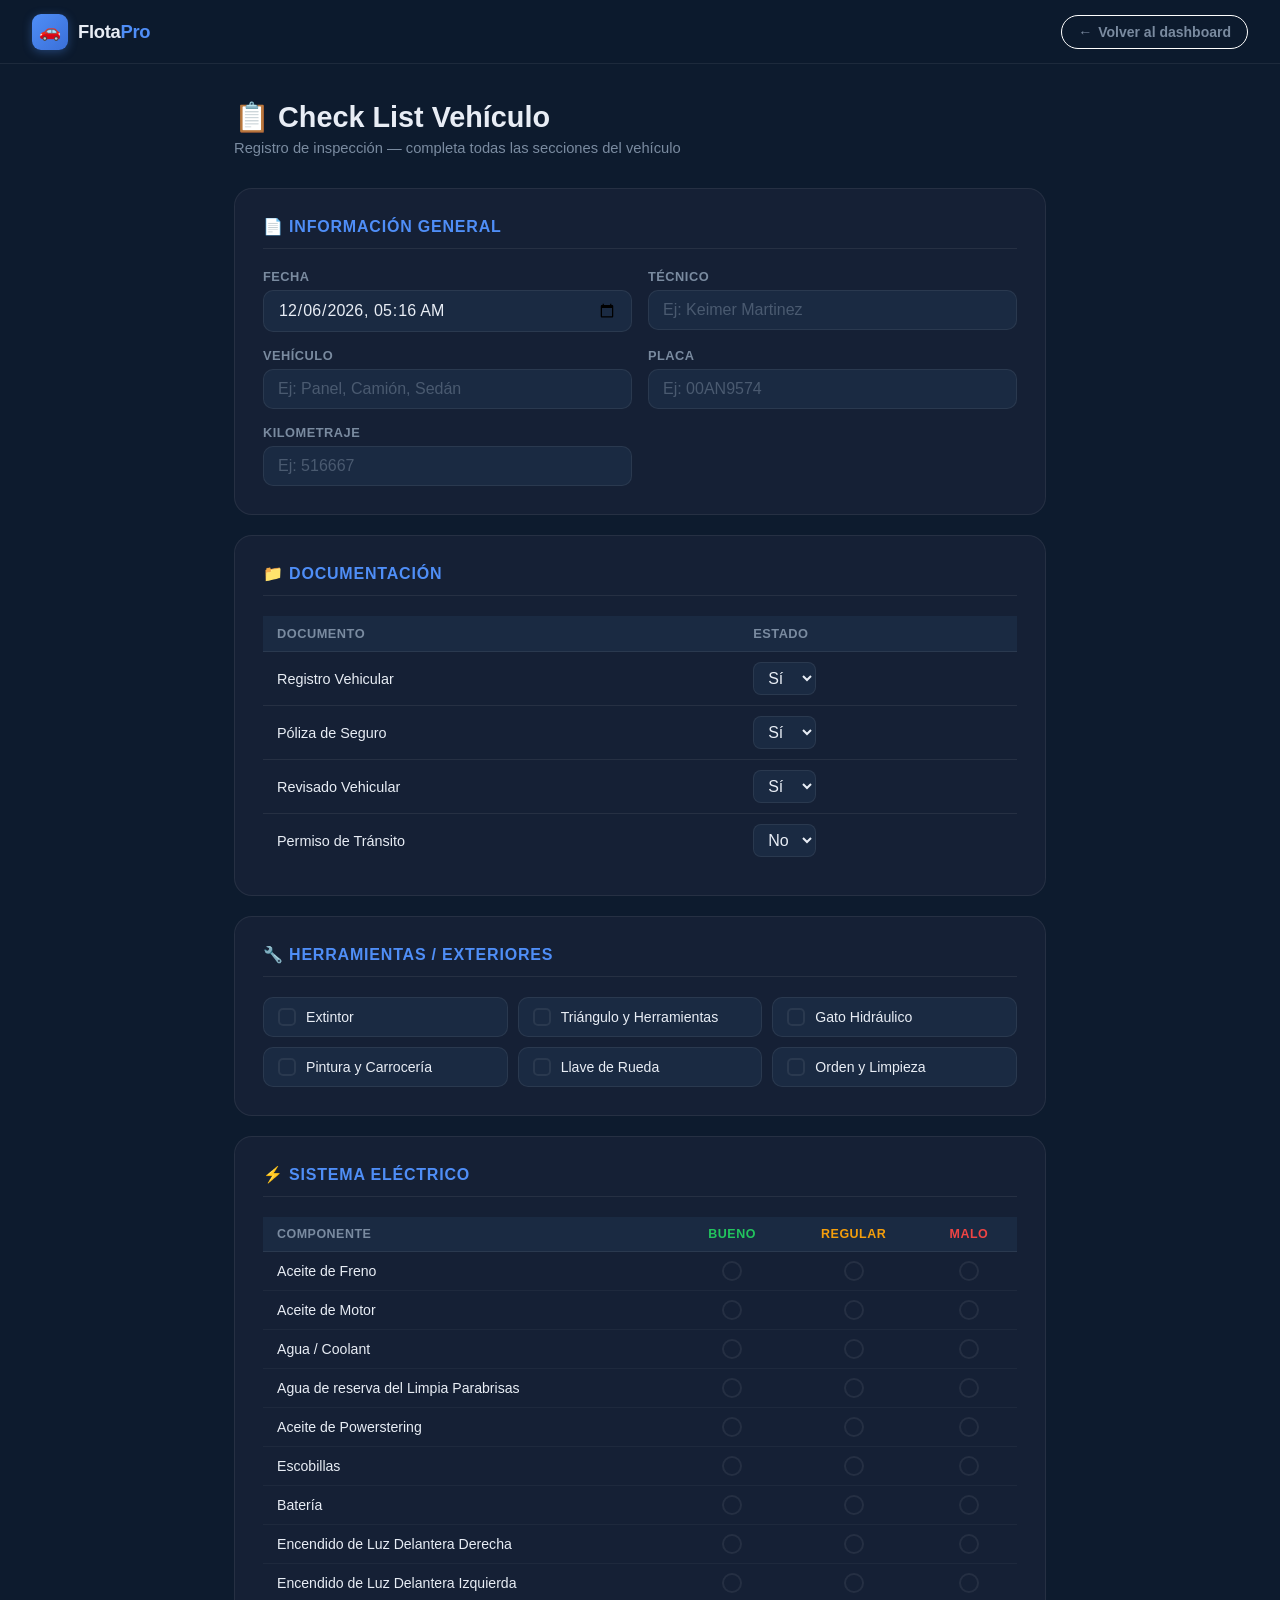
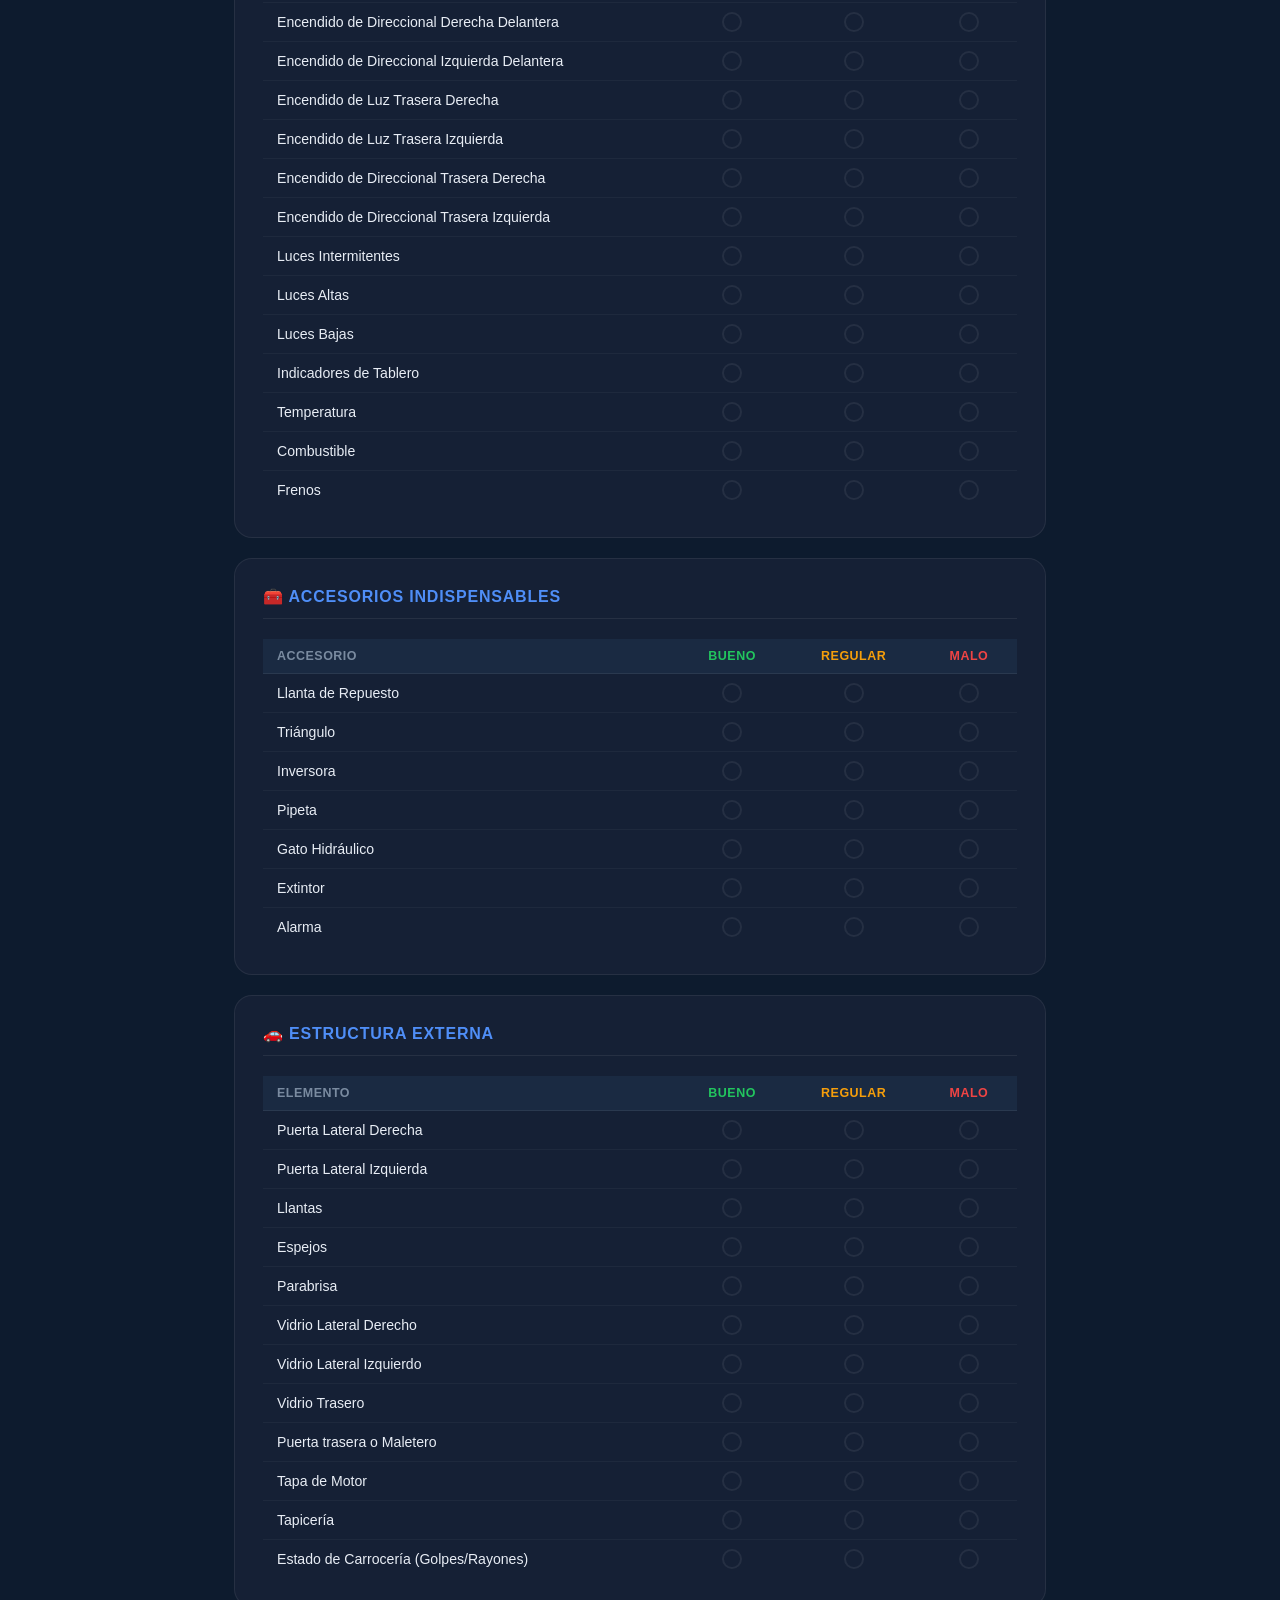
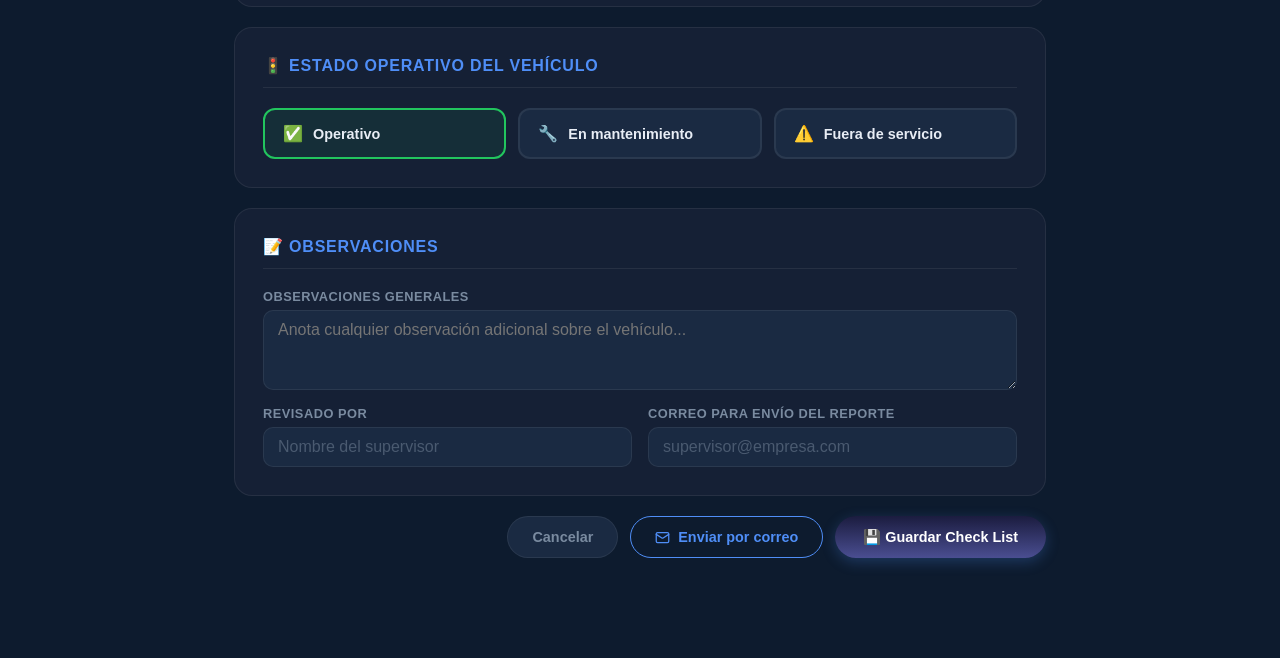
==== commit 307b5820: "forms fixing and optimizing" ====
--- a/agregar-auto.html
+++ b/agregar-auto.html
@@ -1,5 +1,6 @@
 <!DOCTYPE html>
 <html lang="es">
+
 <head>
   <meta charset="UTF-8">
   <meta name="viewport" content="width=device-width, initial-scale=1.0">
@@ -8,6 +9,7 @@
   <link rel="stylesheet" href="agregar-auto.css">
   <link rel="stylesheet" href="forms.css">
 </head>
+
 <body>
 
   <!-- ── HEADER ── -->
@@ -70,19 +72,31 @@
         <tbody>
           <tr>
             <td>Registro Vehicular</td>
-            <td><select id="doc-registro"><option value="si">Sí</option><option value="no">No</option></select></td>
+            <td><select id="doc-registro">
+                <option value="si">Sí</option>
+                <option value="no">No</option>
+              </select></td>
           </tr>
           <tr>
             <td>Póliza de Seguro</td>
-            <td><select id="doc-poliza"><option value="si">Sí</option><option value="no">No</option></select></td>
+            <td><select id="doc-poliza">
+                <option value="si">Sí</option>
+                <option value="no">No</option>
+              </select></td>
           </tr>
           <tr>
             <td>Revisado Vehicular</td>
-            <td><select id="doc-revisado"><option value="si">Sí</option><option value="no">No</option></select></td>
+            <td><select id="doc-revisado">
+                <option value="si">Sí</option>
+                <option value="no">No</option>
+              </select></td>
           </tr>
           <tr>
             <td>Permiso de Tránsito</td>
-            <td><select id="doc-permiso"><option value="si">Sí</option><option value="no" selected>No</option></select></td>
+            <td><select id="doc-permiso">
+                <option value="si">Sí</option>
+                <option value="no" selected>No</option>
+              </select></td>
           </tr>
         </tbody>
       </table>
@@ -93,11 +107,11 @@
       <h2>🔧 Herramientas / Exteriores</h2>
       <div class="checks-grid">
         <label class="check-item"><input type="checkbox" id="extintor"> Extintor</label>
-        <label class="check-item"><input type="checkbox" id="triangulo" checked> Triángulo y Herramientas</label>
-        <label class="check-item"><input type="checkbox" id="gato-ext" checked> Gato Hidráulico</label>
-        <label class="check-item"><input type="checkbox" id="pintura" checked> Pintura y Carrocería</label>
-        <label class="check-item"><input type="checkbox" id="llave" checked> Llave de Rueda</label>
-        <label class="check-item"><input type="checkbox" id="limpieza" checked> Orden y Limpieza</label>
+        <label class="check-item"><input type="checkbox" id="triangulo" > Triángulo y Herramientas</label>
+        <label class="check-item"><input type="checkbox" id="gato-ext" > Gato Hidráulico</label>
+        <label class="check-item"><input type="checkbox" id="pintura" > Pintura y Carrocería</label>
+        <label class="check-item"><input type="checkbox" id="llave" > Llave de Rueda</label>
+        <label class="check-item"><input type="checkbox" id="limpieza"> Orden y Limpieza</label>
       </div>
     </div>
 
@@ -178,7 +192,8 @@
       <div class="form-grid">
         <div class="field full">
           <label>Observaciones generales</label>
-          <textarea id="observaciones" placeholder="Anota cualquier observación adicional sobre el vehículo..."></textarea>
+          <textarea id="observaciones"
+            placeholder="Anota cualquier observación adicional sobre el vehículo..."></textarea>
         </div>
         <div class="field">
           <label>Revisado por</label>
@@ -195,7 +210,11 @@
     <div class="form-actions">
       <a href="index.html" class="btn-cancel">Cancelar</a>
       <button class="btn-email" onclick="enviarReporte()">
-        <svg width="15" height="15" viewBox="0 0 24 24" fill="none" stroke="currentColor" stroke-width="2" stroke-linecap="round" stroke-linejoin="round"><rect x="2" y="4" width="20" height="16" rx="2"/><path d="m22 7-8.97 5.7a1.94 1.94 0 0 1-2.06 0L2 7"/></svg>
+        <svg width="15" height="15" viewBox="0 0 24 24" fill="none" stroke="currentColor" stroke-width="2"
+          stroke-linecap="round" stroke-linejoin="round">
+          <rect x="2" y="4" width="20" height="16" rx="2" />
+          <path d="m22 7-8.97 5.7a1.94 1.94 0 0 1-2.06 0L2 7" />
+        </svg>
         Enviar por correo
       </button>
       <button class="btn-submit" onclick="guardarChecklist()">
@@ -255,7 +274,7 @@
     const now = new Date();
     const pad = n => String(n).padStart(2, '0');
     document.getElementById('fecha').value =
-      `${now.getFullYear()}-${pad(now.getMonth()+1)}-${pad(now.getDate())}T${pad(now.getHours())}:${pad(now.getMinutes())}`;
+      `${now.getFullYear()}-${pad(now.getMonth() + 1)}-${pad(now.getDate())}T${pad(now.getHours())}:${pad(now.getMinutes())}`;
 
     // ── Toast ──
     function showToast(msg, color = '#22c55e') {
@@ -289,4 +308,5 @@
     }
   </script>
 </body>
+
 </html>
--- a/style.css
+++ b/style.css
@@ -856,4 +856,249 @@
   .stat-value {
     font-size: 1.5rem;
   }
+}
+/* ── HEADER PROFESIONAL ── */
+.main-header {
+  display: flex;
+  align-items: center;
+  justify-content: space-between;
+  padding: 0 32px;
+  height: 64px;
+  background: rgba(13, 27, 46, 0.95);
+  border-bottom: 1px solid var(--border);
+  position: sticky;
+  top: 0;
+  z-index: 100;
+  backdrop-filter: blur(12px);
+  -webkit-backdrop-filter: blur(12px);
+}
+
+.header-brand {
+  display: flex;
+  align-items: center;
+  gap: 10px;
+  text-decoration: none;
+}
+
+.brand-logo {
+  width: 36px;
+  height: 36px;
+  background: linear-gradient(135deg, #4f8ef7, #3a6fd8);
+  border-radius: 9px;
+  display: flex;
+  align-items: center;
+  justify-content: center;
+  font-size: 1.1rem;
+  flex-shrink: 0;
+  box-shadow: 0 2px 10px rgba(79,142,247,0.35);
+}
+
+.brand-name {
+  font-size: 1.15rem;
+  font-weight: 800;
+  color: var(--text);
+  letter-spacing: -0.3px;
+}
+
+.brand-name span {
+  color: #4f8ef7;
+}
+
+.header-nav {
+  display: flex;
+  align-items: center;
+  gap: 4px;
+}
+
+.nav-link {
+  color: var(--text-muted);
+  text-decoration: none;
+  font-size: 0.875rem;
+  font-weight: 500;
+  padding: 6px 14px;
+  border-radius: 8px;
+  transition: color 0.2s, background 0.2s;
+}
+
+.nav-link:hover,
+.nav-link.active {
+  color: var(--text);
+  background: var(--bg-card2);
+}
+
+.header-actions {
+  display: flex;
+  align-items: center;
+  gap: 10px;
+}
+
+.btn-login {
+  background: transparent;
+  border: 1.5px solid var(--border);
+  color: var(--text);
+  font-family: 'Segoe UI', Arial, sans-serif;
+  font-size: 0.875rem;
+  font-weight: 600;
+  padding: 8px 18px;
+  border-radius: 50px;
+  cursor: pointer;
+  transition: border-color 0.2s, background 0.2s;
+  display: flex;
+  align-items: center;
+  gap: 7px;
+}
+
+.btn-login:hover {
+  border-color: #4f8ef7;
+  background: rgba(79,142,247,0.08);
+  color: #4f8ef7;
+}
+
+.btn-add-header {
+  background: linear-gradient(to bottom, #1b1c3f, #4a4e91);
+  color: white;
+  font-family: 'Segoe UI', Arial, sans-serif;
+  font-weight: 700;
+  font-size: 0.875rem;
+  border: none;
+  border-radius: 50px;
+  padding: 9px 20px;
+  cursor: pointer;
+  box-shadow: 0 4px 14px rgba(79,142,247,0.25);
+  transition: all 0.25s ease;
+  text-decoration: none;
+  display: inline-flex;
+  align-items: center;
+  gap: 7px;
+}
+
+.btn-add-header:hover {
+  background: linear-gradient(to bottom, #2c2f63, #5b67b7);
+  transform: translateY(-1px);
+  box-shadow: 0 6px 20px rgba(79,142,247,0.35);
+}
+
+/* ── LOGIN MODAL ── */
+.modal-overlay {
+  display: none;
+  position: fixed;
+  inset: 0;
+  background: rgba(0,0,0,0.6);
+  backdrop-filter: blur(4px);
+  z-index: 200;
+  align-items: center;
+  justify-content: center;
+}
+
+.modal-overlay.open {
+  display: flex;
+}
+
+.modal {
+  background: var(--bg-card);
+  border: 1px solid var(--border);
+  border-radius: 20px;
+  padding: 36px;
+  width: 100%;
+  max-width: 400px;
+  animation: modalIn 0.2s ease;
+}
+
+@keyframes modalIn {
+  from { transform: translateY(12px); opacity: 0; }
+  to   { transform: translateY(0);    opacity: 1; }
+}
+
+.modal h2 {
+  font-size: 1.35rem;
+  font-weight: 800;
+  margin-bottom: 6px;
+}
+
+.modal p {
+  color: var(--text-muted);
+  font-size: 0.9rem;
+  margin-bottom: 24px;
+}
+
+.modal-field {
+  margin-bottom: 16px;
+}
+
+.modal-field label {
+  display: block;
+  font-size: 0.82rem;
+  font-weight: 600;
+  color: var(--text-muted);
+  text-transform: uppercase;
+  letter-spacing: 0.5px;
+  margin-bottom: 6px;
+}
+
+.modal-field input {
+  width: 100%;
+  background: var(--bg-card2);
+  border: 1.5px solid var(--border);
+  border-radius: 10px;
+  color: var(--text);
+  font-family: 'Segoe UI', Arial, sans-serif;
+  font-size: 0.95rem;
+  padding: 10px 14px;
+  outline: none;
+  transition: border-color 0.2s;
+}
+
+.modal-field input:focus {
+  border-color: #4f8ef7;
+}
+
+.modal-actions {
+  display: flex;
+  gap: 10px;
+  margin-top: 24px;
+}
+
+.btn-modal-cancel {
+  flex: 1;
+  background: var(--bg-card2);
+  border: 1.5px solid var(--border);
+  color: var(--text-muted);
+  font-family: 'Segoe UI', Arial, sans-serif;
+  font-size: 0.9rem;
+  font-weight: 600;
+  padding: 10px;
+  border-radius: 10px;
+  cursor: pointer;
+  transition: background 0.2s;
+}
+
+.btn-modal-cancel:hover { background: var(--bg); }
+
+.btn-modal-submit {
+  flex: 2;
+  background: linear-gradient(to bottom, #1b1c3f, #4a4e91);
+  color: white;
+  font-family: 'Segoe UI', Arial, sans-serif;
+  font-size: 0.9rem;
+  font-weight: 700;
+  padding: 10px;
+  border-radius: 10px;
+  border: none;
+  cursor: pointer;
+  transition: all 0.2s;
+}
+
+.btn-modal-submit:hover {
+  background: linear-gradient(to bottom, #2c2f63, #5b67b7);
+}
+
+/* ── BODY ADJUST ── */
+body { padding: 0; }
+.shell { padding: 32px; }
+
+@media (max-width: 640px) {
+  .main-header { padding: 0 16px; }
+  .header-nav { display: none; }
+  .brand-name { font-size: 1rem; }
+  .shell { padding: 16px; }
 }
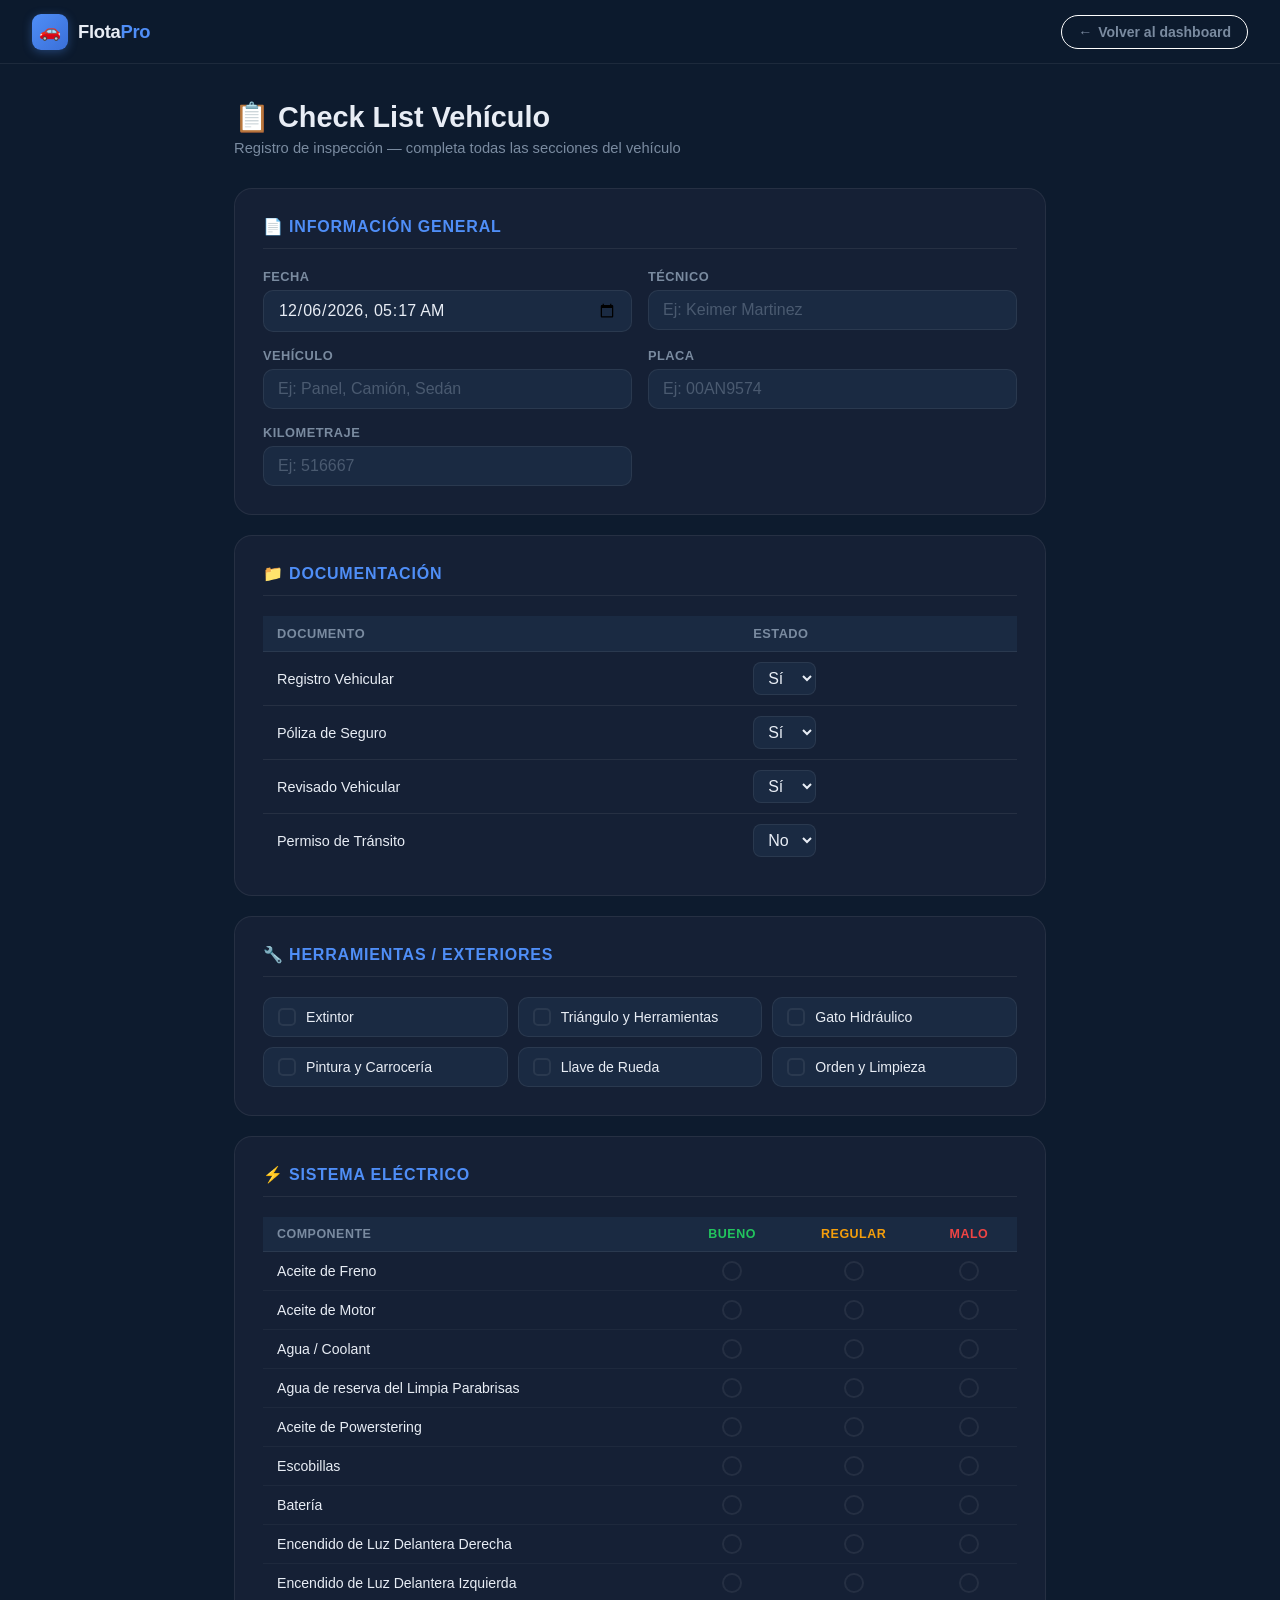
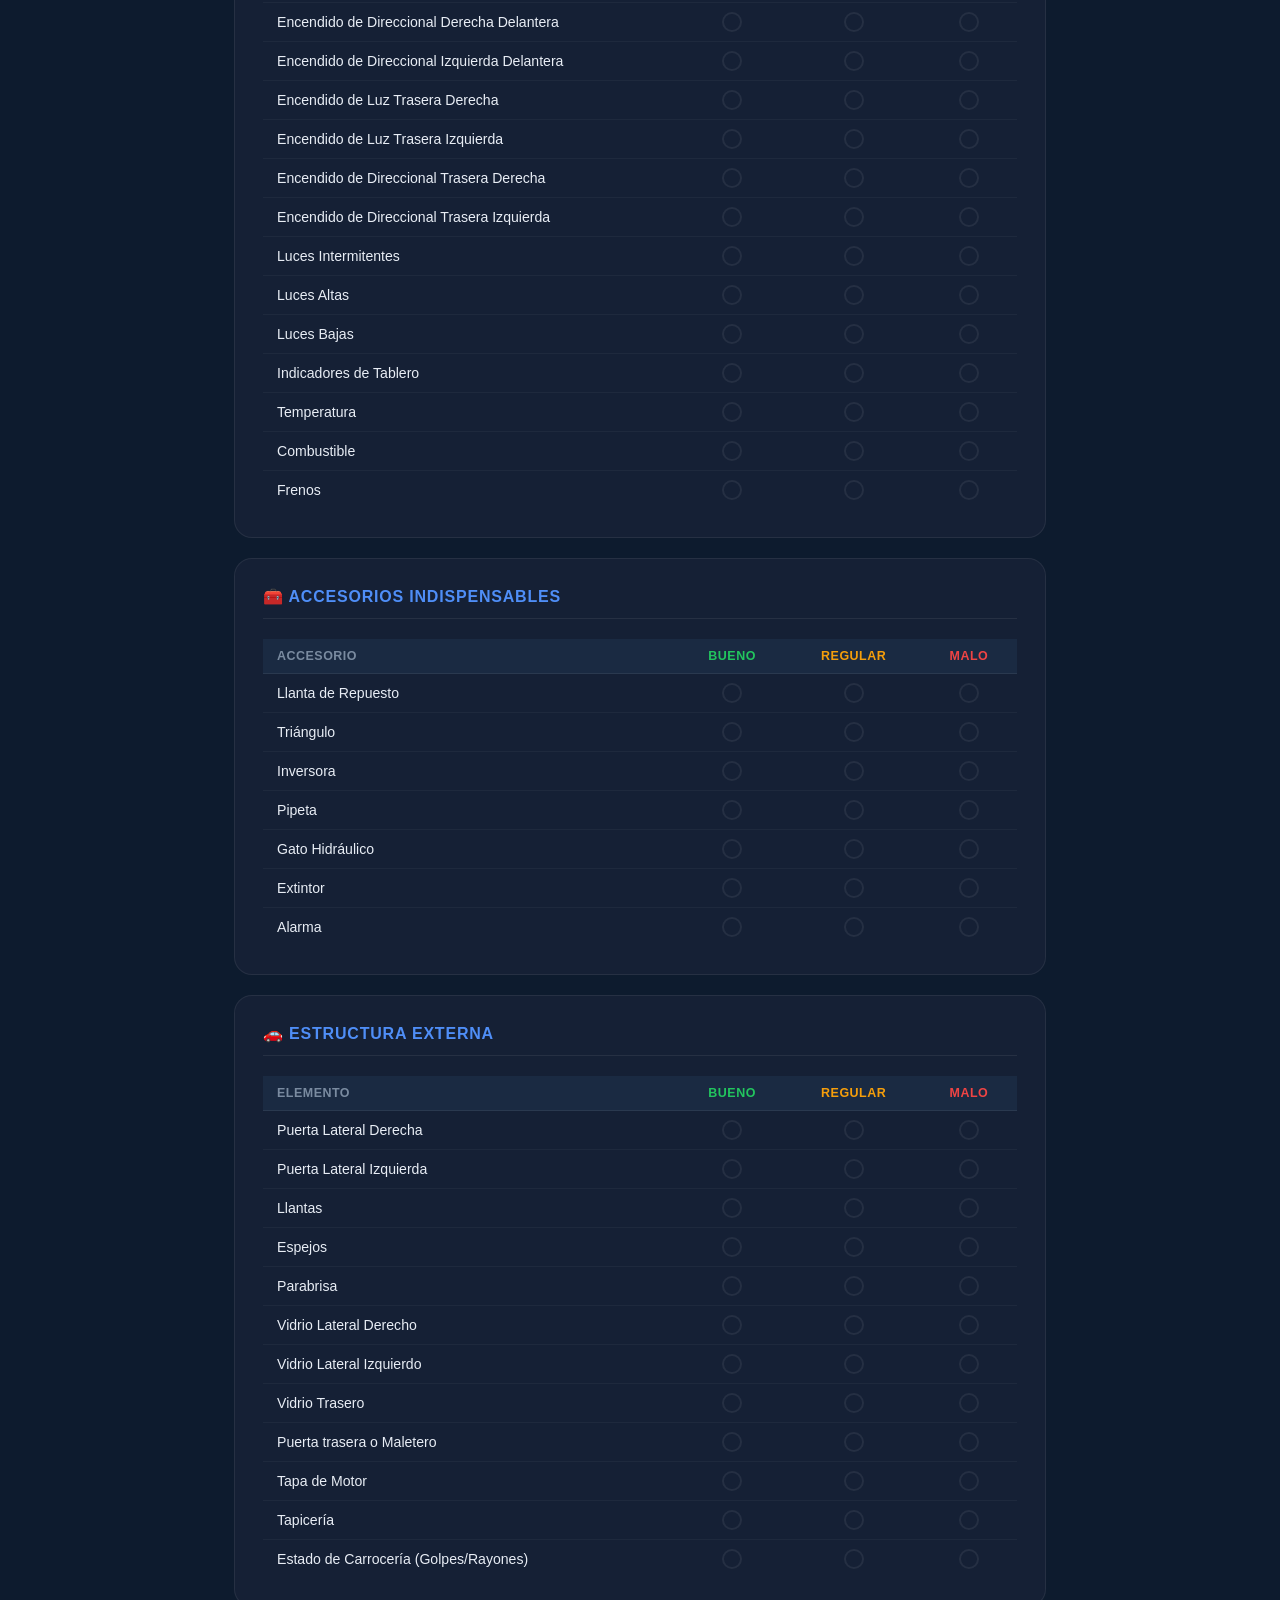
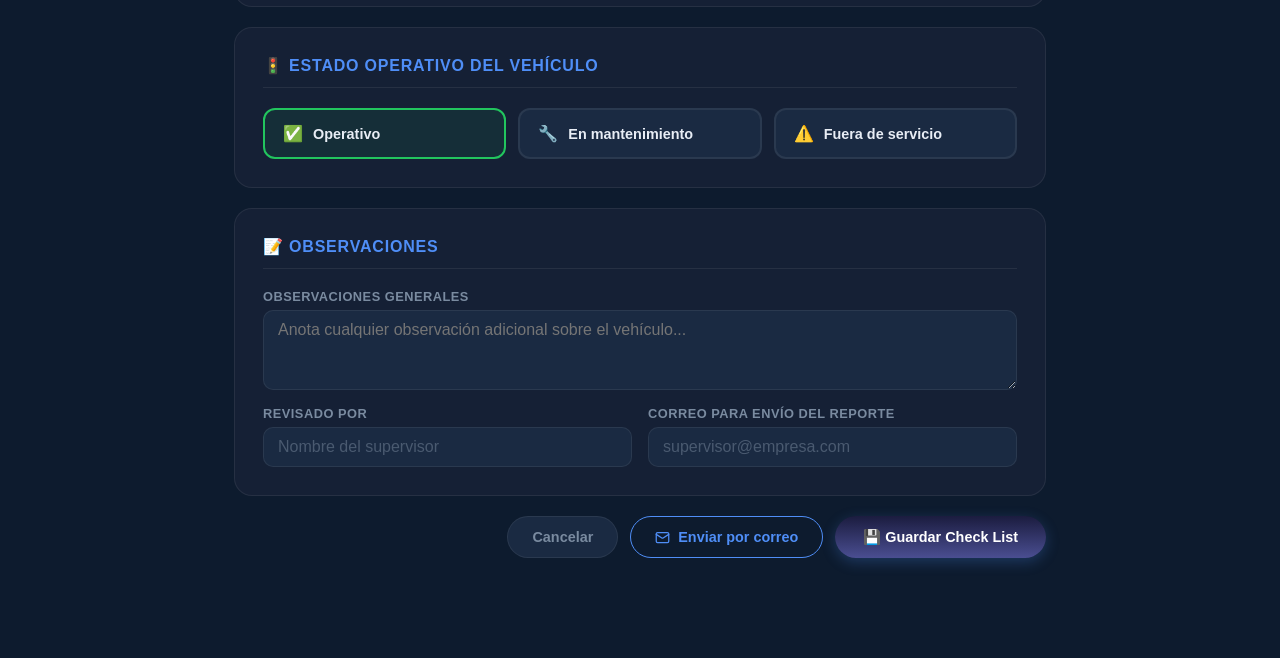
==== commit cee94036: "header fixing" ====
--- a/agregar-auto.html
+++ b/agregar-auto.html
@@ -7,7 +7,7 @@
   <title>Check List Vehículo - Flota de Autos</title>
   <link rel="stylesheet" href="style.css">
   <link rel="stylesheet" href="agregar-auto.css">
-  <link rel="stylesheet" href="forms.css">
+  <link rel="stylesheet" href="forms.css"> 
 </head>
 
 <body>
--- a/style.css
+++ b/style.css
@@ -706,6 +706,7 @@
 }
 
 /* TABLET: 641px-1024px */
+/* TABLET: 641px-1024px */
 @media (min-width: 641px) and (max-width: 1024px) {
   .shell {
     padding: 20px;
@@ -715,6 +716,16 @@
     display: none !important;
   }
 
+  .header-actions {
+    display: none !important;
+  }
+
+  /* ← oculta botones desktop */
+  .btn-hamburger {
+    display: flex !important;
+  }
+
+  /* ← muestra hamburguesa */
   .stats-grid {
     grid-template-columns: repeat(3, 1fr);
   }
@@ -857,6 +868,7 @@
     font-size: 1.5rem;
   }
 }
+
 /* ── HEADER PROFESIONAL ── */
 .main-header {
   display: flex;
@@ -890,7 +902,7 @@
   justify-content: center;
   font-size: 1.1rem;
   flex-shrink: 0;
-  box-shadow: 0 2px 10px rgba(79,142,247,0.35);
+  box-shadow: 0 2px 10px rgba(79, 142, 247, 0.35);
 }
 
 .brand-name {
@@ -950,7 +962,7 @@
 
 .btn-login:hover {
   border-color: #4f8ef7;
-  background: rgba(79,142,247,0.08);
+  background: rgba(79, 142, 247, 0.08);
   color: #4f8ef7;
 }
 
@@ -964,7 +976,7 @@
   border-radius: 50px;
   padding: 9px 20px;
   cursor: pointer;
-  box-shadow: 0 4px 14px rgba(79,142,247,0.25);
+  box-shadow: 0 4px 14px rgba(79, 142, 247, 0.25);
   transition: all 0.25s ease;
   text-decoration: none;
   display: inline-flex;
@@ -975,7 +987,7 @@
 .btn-add-header:hover {
   background: linear-gradient(to bottom, #2c2f63, #5b67b7);
   transform: translateY(-1px);
-  box-shadow: 0 6px 20px rgba(79,142,247,0.35);
+  box-shadow: 0 6px 20px rgba(79, 142, 247, 0.35);
 }
 
 /* ── LOGIN MODAL ── */
@@ -983,7 +995,7 @@
   display: none;
   position: fixed;
   inset: 0;
-  background: rgba(0,0,0,0.6);
+  background: rgba(0, 0, 0, 0.6);
   backdrop-filter: blur(4px);
   z-index: 200;
   align-items: center;
@@ -1005,8 +1017,15 @@
 }
 
 @keyframes modalIn {
-  from { transform: translateY(12px); opacity: 0; }
-  to   { transform: translateY(0);    opacity: 1; }
+  from {
+    transform: translateY(12px);
+    opacity: 0;
+  }
+
+  to {
+    transform: translateY(0);
+    opacity: 1;
+  }
 }
 
 .modal h2 {
@@ -1072,7 +1091,9 @@
   transition: background 0.2s;
 }
 
-.btn-modal-cancel:hover { background: var(--bg); }
+.btn-modal-cancel:hover {
+  background: var(--bg);
+}
 
 .btn-modal-submit {
   flex: 2;
@@ -1093,12 +1114,28 @@
 }
 
 /* ── BODY ADJUST ── */
-body { padding: 0; }
-.shell { padding: 32px; }
+body {
+  padding: 0;
+}
+
+.shell {
+  padding: 32px;
+}
 
 @media (max-width: 640px) {
-  .main-header { padding: 0 16px; }
-  .header-nav { display: none; }
-  .brand-name { font-size: 1rem; }
-  .shell { padding: 16px; }
+  .main-header {
+    padding: 0 16px;
+  }
+
+  .header-nav {
+    display: none;
+  }
+
+  .brand-name {
+    font-size: 1rem;
+  }
+
+  .shell {
+    padding: 16px;
+  }
 }
